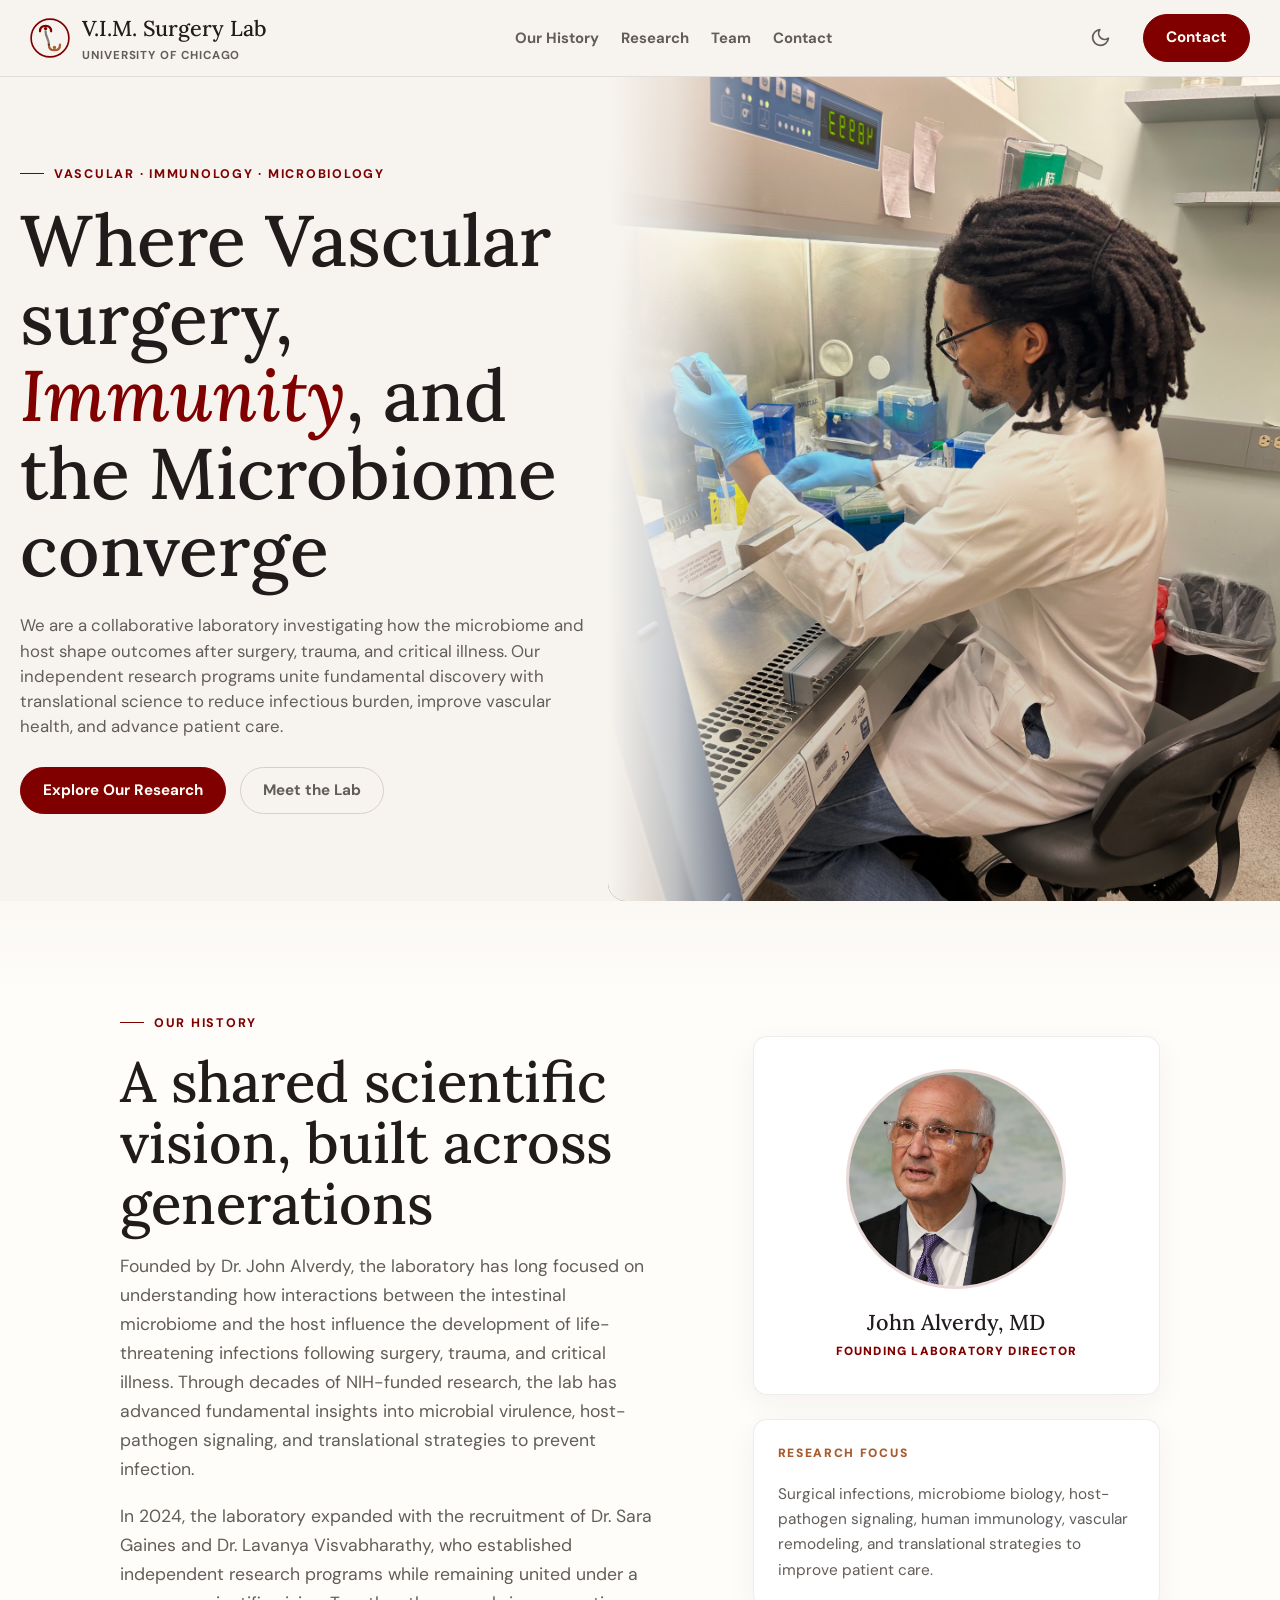
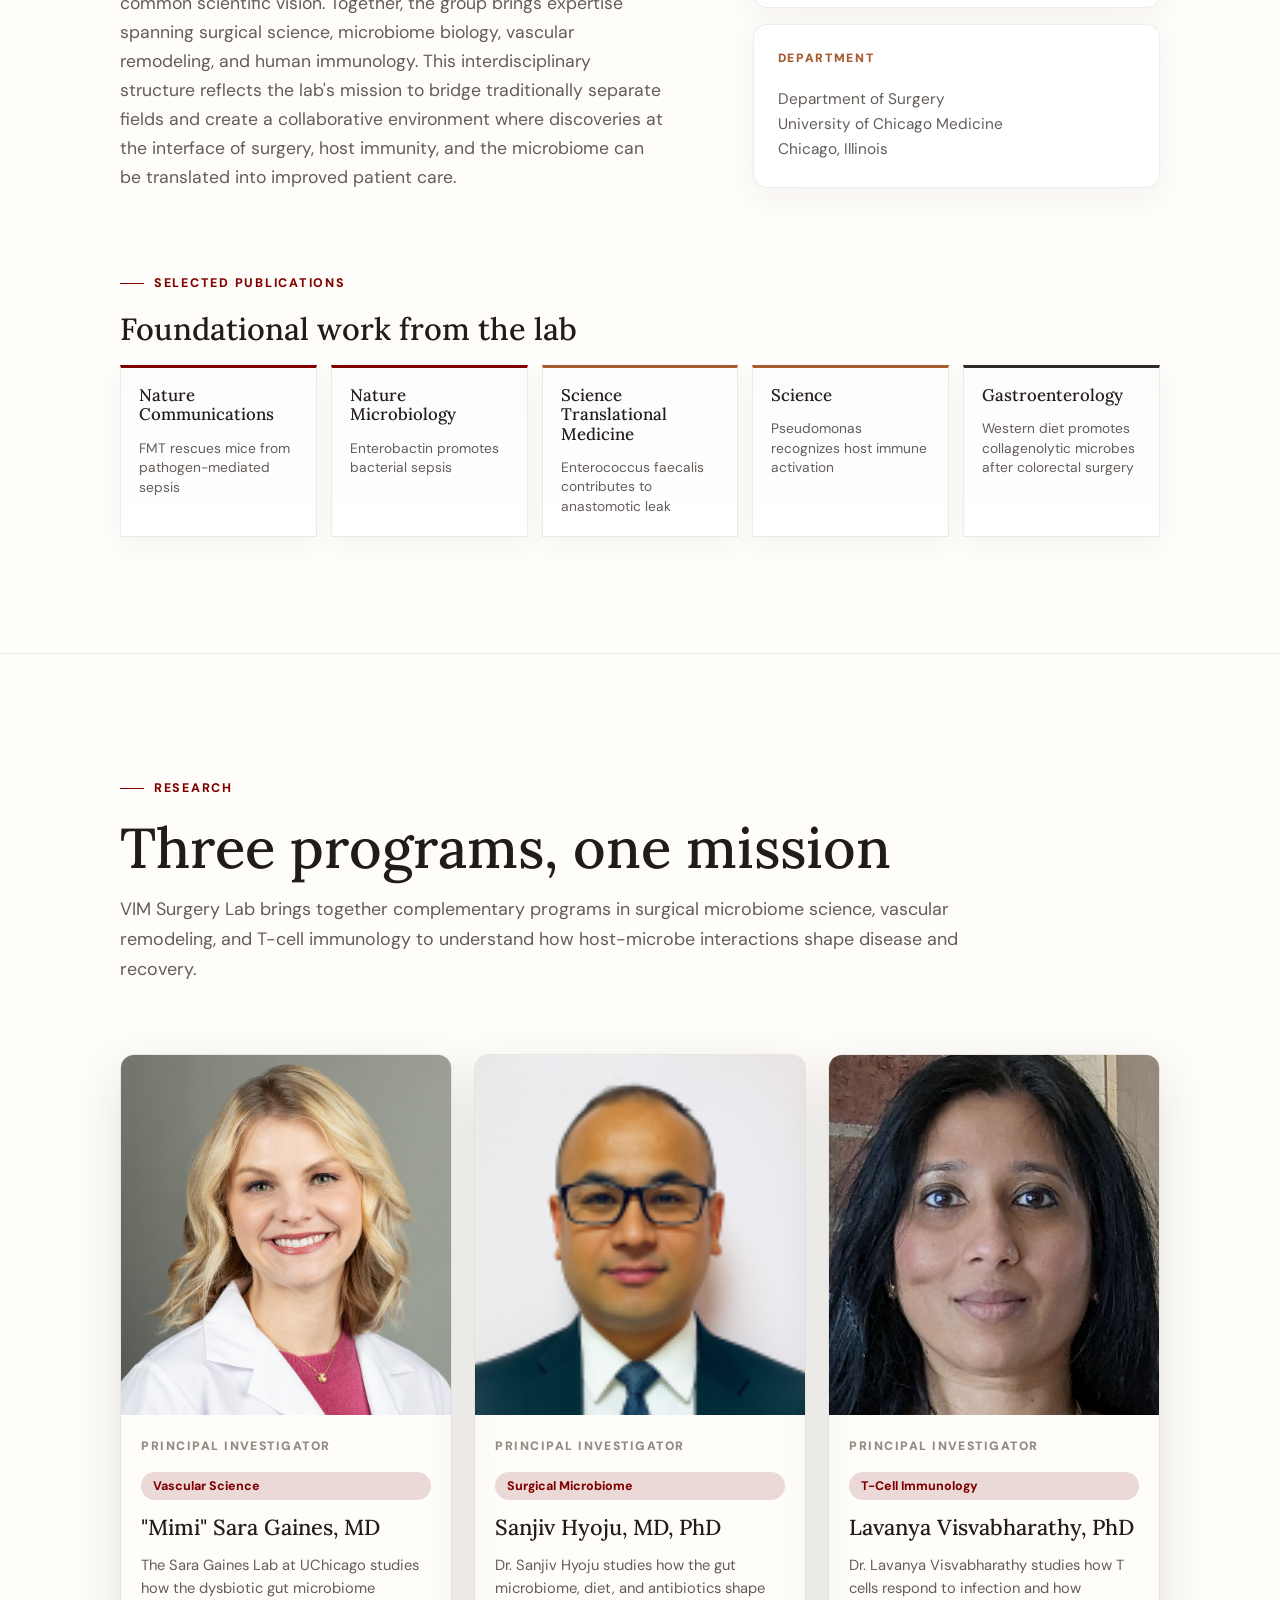
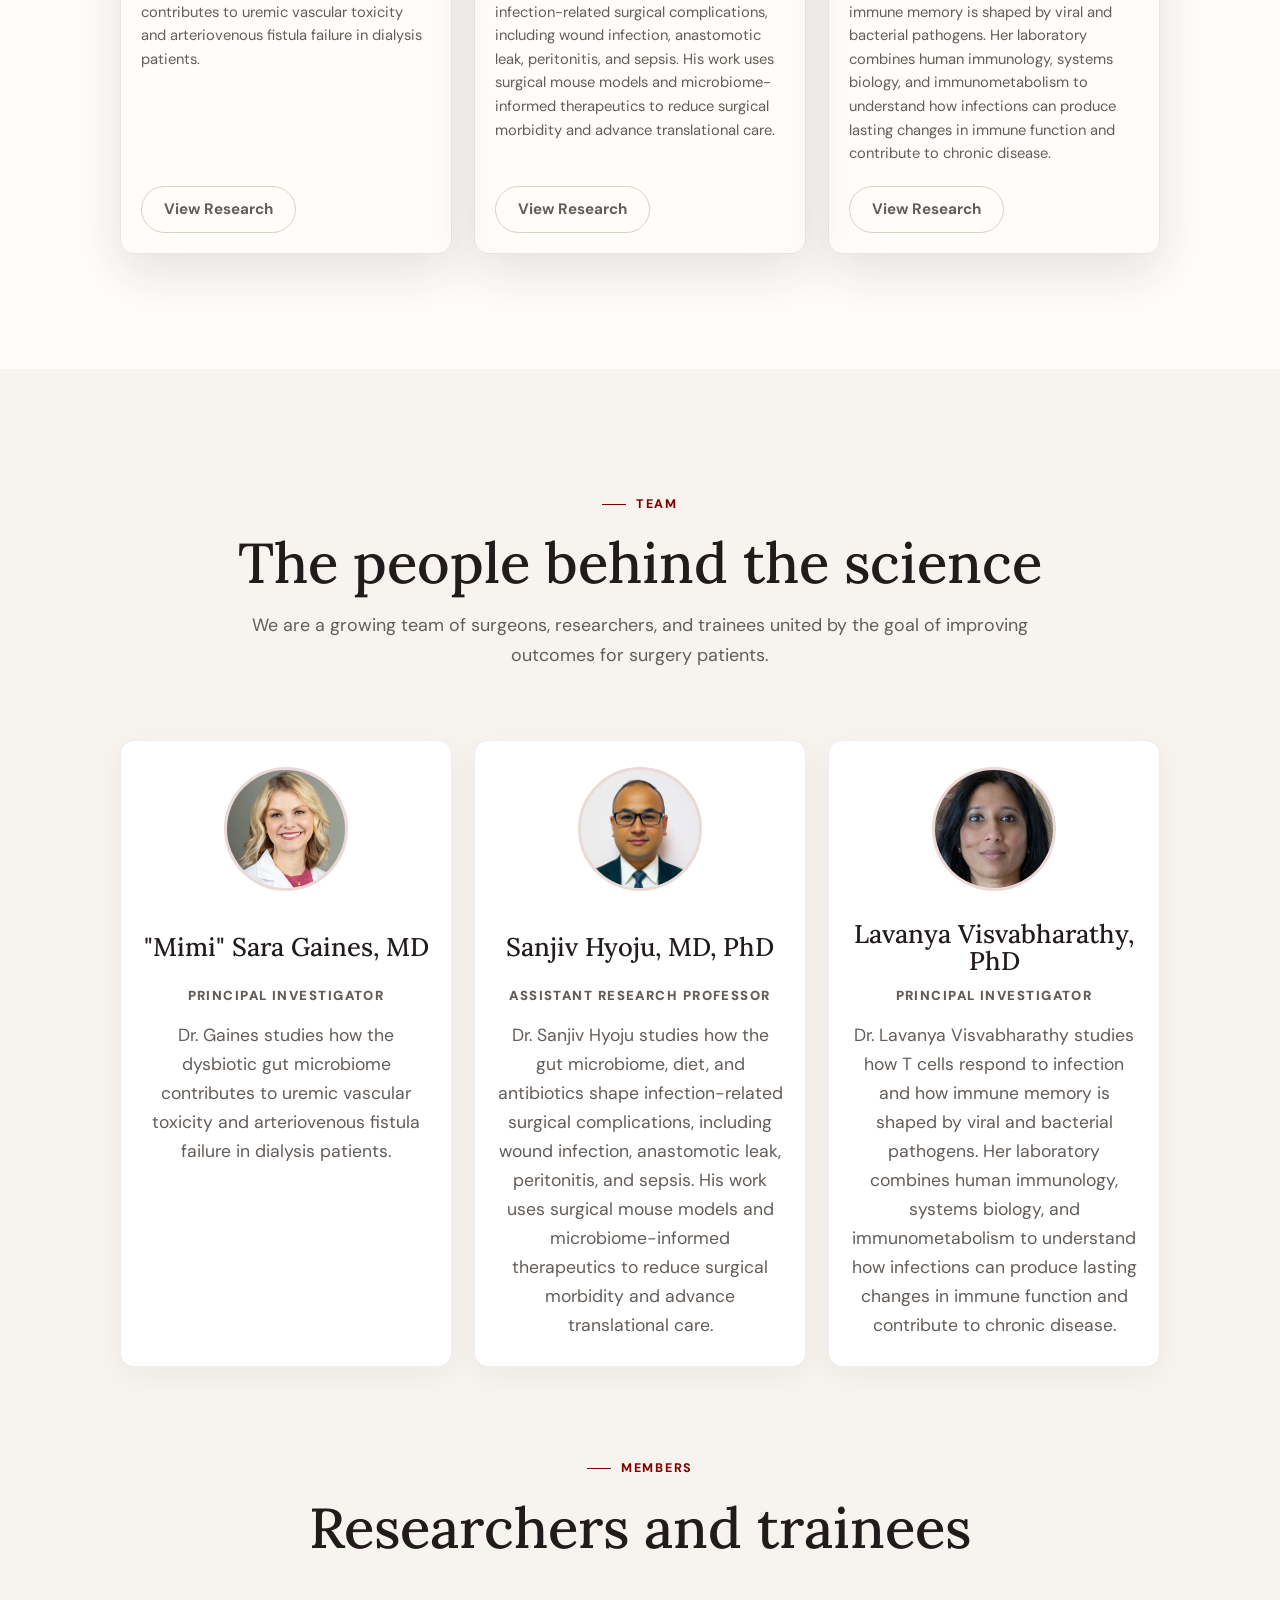
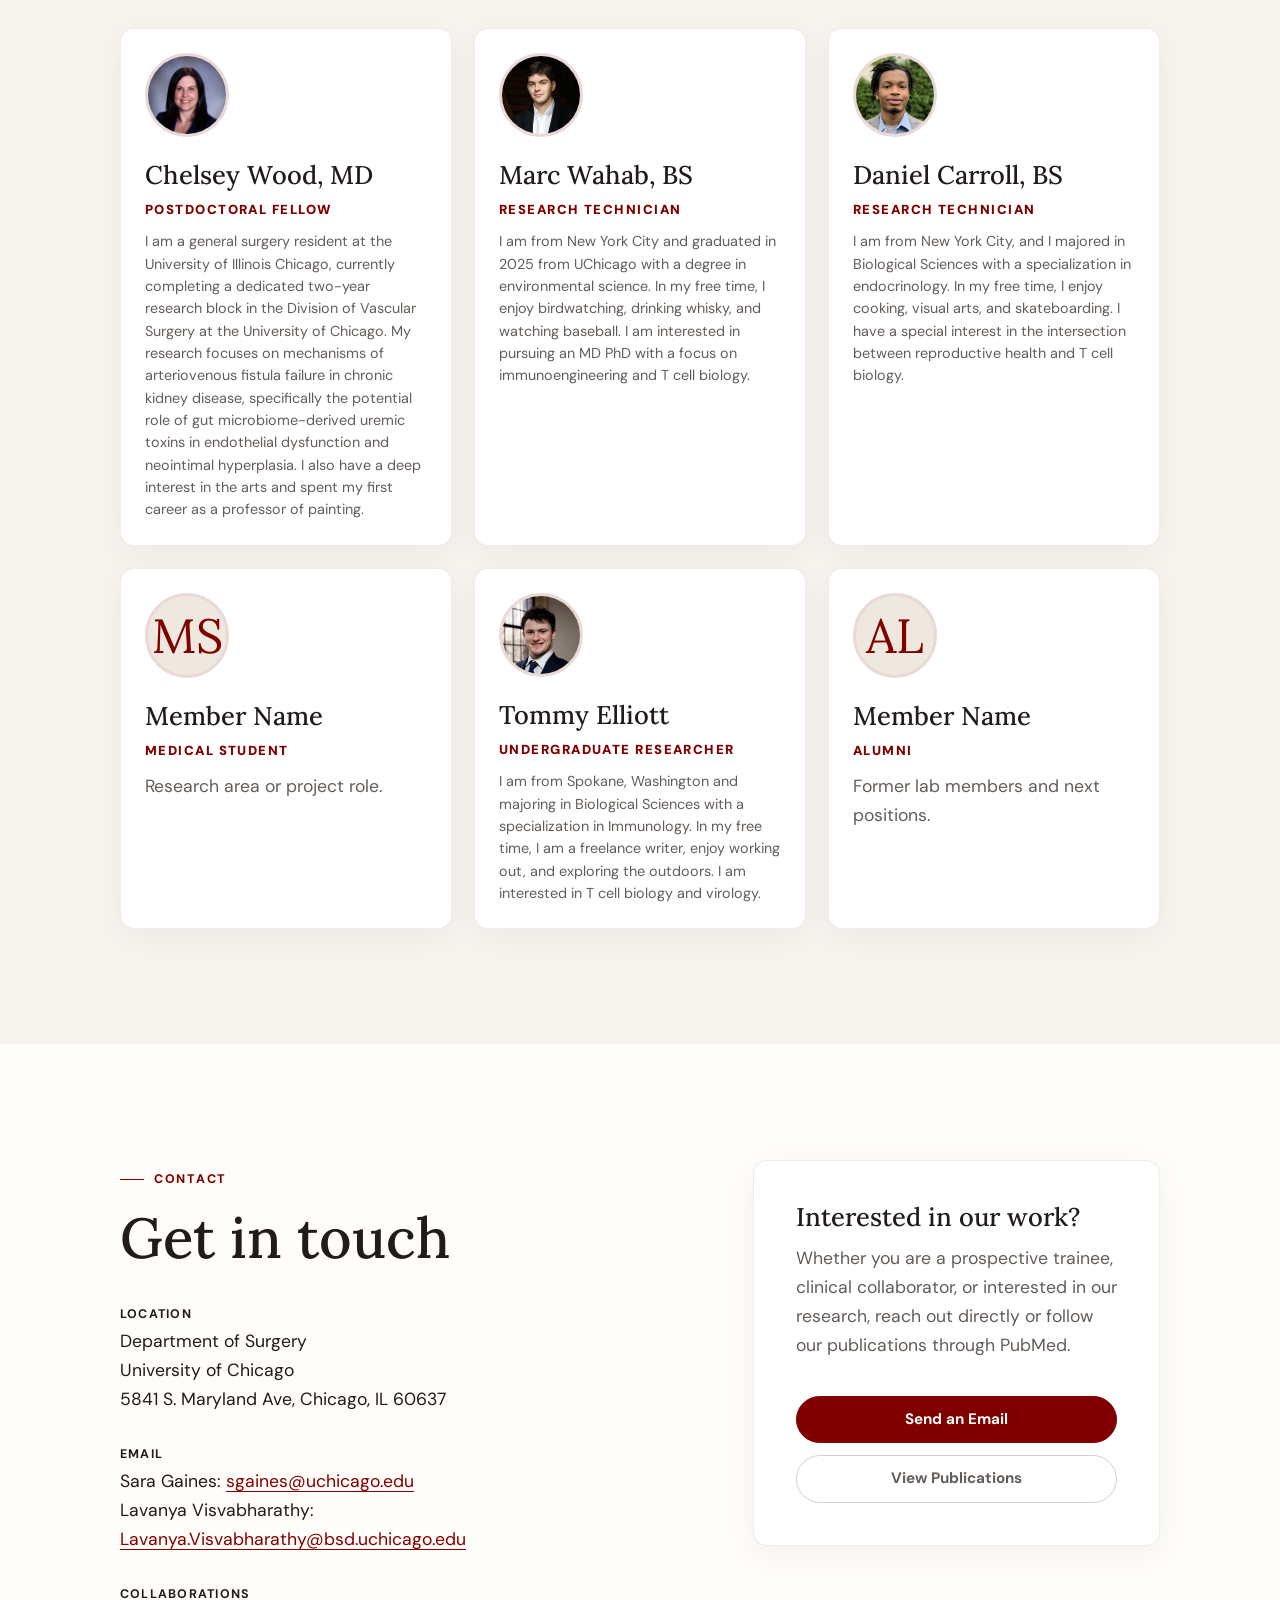
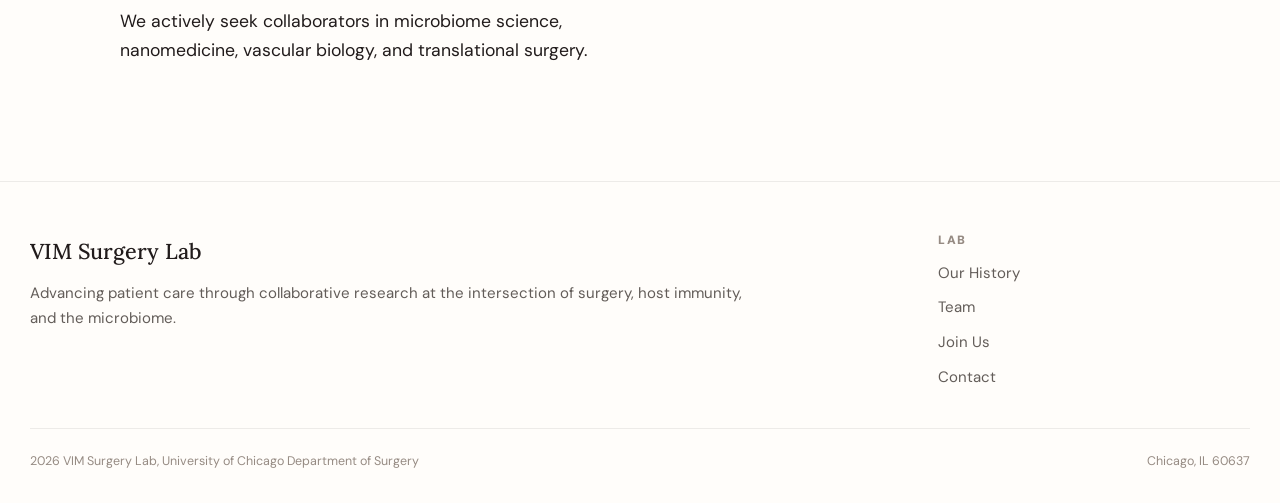
==== index.html @ b502fc14 "attempt to fix the google indexing redirect error" ====
<!doctype html>
<html lang="en" data-theme="light">
  <head>
    <meta charset="utf-8">
    <meta name="viewport" content="width=device-width, initial-scale=1">
    <title>VIM Surgery Lab | University of Chicago Surgery Research</title>
    <meta
      name="description"
      content="VIM Surgery Lab (Vascular, Immunology, Microbiology) at the University of Chicago studies surgical microbiome science, vascular remodeling, T-cell immunology, and host-microbe interactions."
    >
    <link rel="canonical" href="https://vimsurgerylab.com/">
    <meta property="og:type" content="website">
    <meta property="og:site_name" content="VIM Surgery Lab">
    <meta property="og:title" content="VIM Surgery Lab | University of Chicago">
    <meta property="og:description" content="Vascular, Immunology, and Microbiology research at the University of Chicago Department of Surgery.">
    <meta property="og:url" content="https://vimsurgerylab.com/">
    <meta property="og:image" content="https://vimsurgerylab.com/Lab%20Website%20Materials/Website%20Images/Front%20Page/Lab%20Banner.jpeg">
    <meta name="twitter:card" content="summary_large_image">
    <meta name="twitter:title" content="VIM Surgery Lab | University of Chicago">
    <meta name="twitter:description" content="Vascular, Immunology, and Microbiology research at the University of Chicago Department of Surgery.">
    <meta name="twitter:image" content="https://vimsurgerylab.com/Lab%20Website%20Materials/Website%20Images/Front%20Page/Lab%20Banner.jpeg">
    <script type="application/ld+json">
      {
        "@context": "https://schema.org",
        "@type": "Organization",
        "name": "VIM Surgery Lab",
        "alternateName": "Vascular, Immunology, Microbiology Surgery Lab",
        "url": "https://vimsurgerylab.com/",
        "parentOrganization": {
          "@type": "CollegeOrUniversity",
          "name": "University of Chicago"
        },
        "department": "Department of Surgery",
        "description": "VIM Surgery Lab studies vascular biology, immunology, microbiology, surgical complications, and host-microbe interactions."
      }
    </script>
    <link rel="preconnect" href="https://fonts.googleapis.com">
    <link rel="preconnect" href="https://fonts.gstatic.com" crossorigin>
    <link href="https://fonts.googleapis.com/css2?family=DM+Sans:wght@300..700&family=Lora:wght@400..700&display=swap" rel="stylesheet">
    <link rel="stylesheet" href="styles.css">
  </head>
  <body>
    <nav class="mobile-nav" id="mobileNav" aria-label="Mobile navigation">
      <div class="mobile-nav-header">
        <span class="footer-logo">VIM Surgery Lab</span>
        <button class="icon-button" id="mobileNavClose" type="button" aria-label="Close navigation">
          <svg viewBox="0 0 24 24" aria-hidden="true"><path d="M18 6 6 18M6 6l12 12"/></svg>
        </button>
      </div>
      <a href="#about">Our History</a>
      <a href="#research">Research</a>
      <a href="#team">Team</a>
      <a href="#contact">Contact</a>
    </nav>

    <header class="site-header">
      <div class="container-wide nav-inner">
        <a class="nav-logo" href="#top" aria-label="VIM Surgery Lab home">
          <svg class="lab-mark" viewBox="0 0 36 36" aria-hidden="true">
            <circle cx="18" cy="18" r="17"/>
            <path class="mark-primary" d="M9 12q0-5 5-5t5 5"/>
            <path class="mark-accent" d="M17 24q0 5 5 5t5-5"/>
            <path class="mark-link" d="M14 12c0 6 3 6 3 12"/>
            <circle class="dot-primary" cx="14" cy="9.5" r="1.5"/>
            <circle class="dot-accent" cx="22" cy="26.5" r="1.5"/>
          </svg>
          <span>
            <strong>V.I.M. Surgery Lab</strong>
            <small>University of Chicago</small>
          </span>
        </a>

        <nav class="site-nav" aria-label="Primary navigation">
          <a href="#about">Our History</a>
          <a href="#research">Research</a>
          <a href="#team">Team</a>
          <a href="#contact">Contact</a>
        </nav>

        <div class="nav-actions">
          <button class="icon-button" data-theme-toggle type="button" aria-label="Switch color theme"></button>
          <a class="button nav-button" href="mailto:sgaines@uchicago.edu">Contact</a>
          <button class="icon-button mobile-menu-button" id="mobileMenuBtn" type="button" aria-expanded="false" aria-label="Open navigation">
            <svg viewBox="0 0 24 24" aria-hidden="true"><path d="M3 6h18M3 12h18M3 18h18"/></svg>
          </button>
        </div>
      </div>
    </header>

    <main id="top">
      <section class="hero">
        <div class="container hero-content reveal">
          <p class="eyebrow">Vascular &middot; Immunology &middot; Microbiology</p>
          <h1>Where Vascular surgery, <em>Immunity</em>, and the Microbiome converge</h1>
          <p class="hero-copy">
            We are a collaborative laboratory investigating how the microbiome and host shape outcomes after surgery, trauma, and critical illness. Our independent research programs unite fundamental discovery with translational science to reduce infectious burden, improve vascular health, and advance patient care.
          </p>
          <div class="hero-actions">
            <a class="button primary" href="#research">Explore Our Research</a>
            <a class="button secondary" href="#team">Meet the Lab</a>
          </div>
        </div>
        <figure class="hero-visual">
          <img src="Lab Website Materials/Website Images/Front Page/Lab Banner.jpeg" alt="VIM Surgery Lab members">
        </figure>
      </section>

      <section class="section about-section" id="about">
        <div class="container about-grid">
          <div class="reveal">
            <p class="eyebrow">Our History</p>
            <h2>A shared scientific vision, built across generations</h2>
            <p>
              Founded by Dr. John Alverdy, the laboratory has long focused on understanding how interactions between the intestinal microbiome and the host influence the development of life-threatening infections following surgery, trauma, and critical illness. Through decades of NIH-funded research, the lab has advanced fundamental insights into microbial virulence, host-pathogen signaling, and translational strategies to prevent infection.
            </p>
            <p>
              In 2024, the laboratory expanded with the recruitment of Dr. Sara Gaines and Dr. Lavanya Visvabharathy, who established independent research programs while remaining united under a common scientific vision. Together, the group brings expertise spanning surgical science, microbiome biology, vascular remodeling, and human immunology. This interdisciplinary structure reflects the lab's mission to bridge traditionally separate fields and create a collaborative environment where discoveries at the interface of surgery, host immunity, and the microbiome can be translated into improved patient care.
            </p>
          </div>

          <aside class="info-stack reveal">
            <figure class="history-founder">
              <img src="Lab Website Materials/Headshots/Alverdy Headshot.png" alt="John Alverdy, MD">
              <figcaption>
                <strong>John Alverdy, MD</strong>
                <span>Founding Laboratory Director</span>
              </figcaption>
            </figure>
            <article class="info-card">
              <span>Research Focus</span>
              <p>Surgical infections, microbiome biology, host-pathogen signaling, human immunology, vascular remodeling, and translational strategies to improve patient care.</p>
            </article>
            <article class="info-card">
              <span>Department</span>
              <p>Department of Surgery<br>University of Chicago Medicine<br>Chicago, Illinois</p>
            </article>
          </aside>
        </div>
        <div class="container history-publications reveal">
          <div class="history-publications-header">
            <p class="eyebrow">Selected Publications</p>
            <h3>Foundational work from the lab</h3>
          </div>
          <div class="publication-link-grid" aria-label="Selected publications">
            <a class="publication-link nature" href="https://www.nature.com/articles/s41467-020-15545-w" target="_blank" rel="noopener noreferrer" aria-label="Nature Communications paper: Fecal microbiota transplant rescues mice from human pathogen mediated sepsis by restoring systemic immunity">
              <span>
                <strong>Nature Communications</strong>
                <em>FMT rescues mice from pathogen-mediated sepsis</em>
              </span>
            </a>
            <a class="publication-link nature" href="https://www.nature.com/articles/s41564-024-01882-9" target="_blank" rel="noopener noreferrer" aria-label="Nature Microbiology paper: Enterobactin inhibits microbiota-dependent activation of AhR to promote bacterial sepsis in mice">
              <span>
                <strong>Nature Microbiology</strong>
                <em>Enterobactin promotes bacterial sepsis</em>
              </span>
            </a>
            <a class="publication-link science" href="https://www.science.org/doi/10.1126/scitranslmed.3010658" target="_blank" rel="noopener noreferrer" aria-label="Science Translational Medicine paper: Collagen degradation and MMP9 activation by Enterococcus faecalis contribute to intestinal anastomotic leak">
              <span>
                <strong>Science Translational Medicine</strong>
                <em>Enterococcus faecalis contributes to anastomotic leak</em>
              </span>
            </a>
            <a class="publication-link science" href="https://www.science.org/doi/full/10.1126/science.1112422" target="_blank" rel="noopener noreferrer" aria-label="Science paper: Recognition of host immune activation by Pseudomonas aeruginosa">
              <span>
                <strong>Science</strong>
                <em>Pseudomonas recognizes host immune activation</em>
              </span>
            </a>
            <a class="publication-link gastro" href="https://pubmed.ncbi.nlm.nih.gov/31655031/" target="_blank" rel="noopener noreferrer" aria-label="Gastroenterology paper: Western Diet Promotes Intestinal Colonization by Collagenolytic Microbes and Promotes Tumor Formation After Colorectal Surgery">
              <span>
                <strong>Gastroenterology</strong>
                <em>Western diet promotes collagenolytic microbes after colorectal surgery</em>
              </span>
            </a>
          </div>
        </div>
      </section>

      <section class="section section-alt" id="research">
        <div class="container">
          <div class="section-header reveal">
            <p class="eyebrow">Research</p>
            <h2>Three programs, one mission</h2>
            <p>
              VIM Surgery Lab brings together complementary programs in surgical microbiome science, vascular remodeling, and T-cell immunology to understand how host-microbe interactions shape disease and recovery.
            </p>
          </div>

          <div class="pi-research-grid">
            <article class="pi-research-card reveal">
              <figure class="pi-photo">
                <img class="pi-photo-img" src="Lab Website Materials/Headshots/Gaines Uncropped.jpg" alt='"Mimi" Sara Gaines, MD'>
                <figcaption>Principal Investigator</figcaption>
              </figure>
              <div class="pi-research-content">
                <span class="pi-role">Principal Investigator</span>
                <span class="project-tag">Vascular Science</span>
                <h3>"Mimi" Sara Gaines, MD</h3>
                <p>
                  The Sara Gaines Lab at UChicago studies how the dysbiotic gut microbiome contributes to uremic vascular toxicity and arteriovenous fistula failure in dialysis patients.
                </p>
                <a class="button secondary card-button" href="/research-gaines">View Research</a>
              </div>
            </article>

            <article class="pi-research-card reveal">
              <figure class="pi-photo">
                <img class="pi-photo-img" src="Lab Website Materials/Headshots/Sanjiv Headshot.png" alt="Sanjiv Hyoju headshot">
                <figcaption>Principal Investigator</figcaption>
              </figure>
              <div class="pi-research-content">
                <span class="pi-role">Principal Investigator</span>
                <span class="project-tag">Surgical Microbiome</span>
                <h3>Sanjiv Hyoju, MD, PhD</h3>
                <p>
                  Dr. Sanjiv Hyoju studies how the gut microbiome, diet, and antibiotics shape infection-related surgical complications, including wound infection, anastomotic leak, peritonitis, and sepsis. His work uses surgical mouse models and microbiome-informed therapeutics to reduce surgical morbidity and advance translational care.
                </p>
                <a class="button secondary card-button" href="research-pi-two.html">View Research</a>
              </div>
            </article>

            <article class="pi-research-card reveal">
              <figure class="pi-photo">
                <img class="pi-photo-img" src="Lab Website Materials/Headshots/Lavanya Visvabharathy.jpg" alt="Lavanya Visvabharathy headshot">
                <figcaption>Principal Investigator</figcaption>
              </figure>
              <div class="pi-research-content">
                <span class="pi-role">Principal Investigator</span>
                <span class="project-tag">T-Cell Immunology</span>
                <h3>Lavanya Visvabharathy, PhD</h3>
                <p>
                  Dr. Lavanya Visvabharathy studies how T cells respond to infection and how immune memory is shaped by viral and bacterial pathogens. Her laboratory combines human immunology, systems biology, and immunometabolism to understand how infections can produce lasting changes in immune function and contribute to chronic disease.
                </p>
                <a class="button secondary card-button" href="research-pi-three.html">View Research</a>
              </div>
            </article>
          </div>
        </div>
      </section>

      <section class="section" id="team">
        <div class="container team-section">
          <div class="section-header reveal">
            <p class="eyebrow">Team</p>
            <h2>The people behind the science</h2>
            <p>We are a growing team of surgeons, researchers, and trainees united by the goal of improving outcomes for surgery patients.</p>
          </div>
          <div class="team-pi-grid">
            <article class="pi-card reveal">
              <img class="avatar avatar-img" src="Lab Website Materials/Headshots/Mimi-Headshot-2-1.jpeg" alt='"Mimi" Sara Gaines, MD'>
              <h3>"Mimi" Sara Gaines, MD</h3>
              <p class="person-title">Principal Investigator</p>
              <p>Dr. Gaines studies how the dysbiotic gut microbiome contributes to uremic vascular toxicity and arteriovenous fistula failure in dialysis patients.</p>
            </article>
            <article class="pi-card reveal">
              <img class="avatar avatar-img" src="Lab Website Materials/Headshots/Sanjiv Headshot.png" alt="Sanjiv Hyoju headshot">
              <h3>Sanjiv Hyoju, MD, PhD</h3>
              <p class="person-title">Assistant Research Professor</p>
              <p>Dr. Sanjiv Hyoju studies how the gut microbiome, diet, and antibiotics shape infection-related surgical complications, including wound infection, anastomotic leak, peritonitis, and sepsis. His work uses surgical mouse models and microbiome-informed therapeutics to reduce surgical morbidity and advance translational care.</p>
            </article>
            <article class="pi-card reveal">
              <img class="avatar avatar-img" src="Lab Website Materials/Headshots/Lavanya Visvabharathy.jpg" alt="Lavanya Visvabharathy headshot">
              <h3>Lavanya Visvabharathy, PhD</h3>
              <p class="person-title">Principal Investigator</p>
              <p>Dr. Lavanya Visvabharathy studies how T cells respond to infection and how immune memory is shaped by viral and bacterial pathogens. Her laboratory combines human immunology, systems biology, and immunometabolism to understand how infections can produce lasting changes in immune function and contribute to chronic disease.</p>
            </article>
          </div>
          <div class="section-header team-member-header reveal">
            <p class="eyebrow">Members</p>
            <h2>Researchers and trainees</h2>
          </div>
          <div class="member-grid">
            <article class="member-card reveal">
              <img class="avatar avatar-img" src="Lab Website Materials/Headshots/Chelsey Headshot.jpg" alt="Chelsey Wood, MD">
              <h3>Chelsey Wood, MD</h3>
              <p class="person-title">Postdoctoral Fellow</p>
              <p class="member-bio">I am a general surgery resident at the University of Illinois Chicago, currently completing a dedicated two-year research block in the Division of Vascular Surgery at the University of Chicago. My research focuses on mechanisms of arteriovenous fistula failure in chronic kidney disease, specifically the potential role of gut microbiome-derived uremic toxins in endothelial dysfunction and neointimal hyperplasia. I also have a deep interest in the arts and spent my first career as a professor of painting.</p>
            </article>
            <article class="member-card reveal">
              <img class="avatar avatar-img" src="Lab Website Materials/Headshots/Marc Wahab Headshot.jpg" alt="Marc Wahab, BS">
              <h3>Marc Wahab, BS</h3>
              <p class="person-title">Research Technician</p>
              <p class="member-bio">I am from New York City and graduated in 2025 from UChicago with a degree in environmental science. In my free time, I enjoy birdwatching, drinking whisky, and watching baseball. I am interested in pursuing an MD PhD with a focus on immunoengineering and T cell biology.</p>
            </article>
            <article class="member-card reveal">
              <img class="avatar avatar-img" src="Lab Website Materials/Headshots/Daniel Headshot.jpg" alt="Daniel Carroll, BS">
              <h3>Daniel Carroll, BS</h3>
              <p class="person-title">Research Technician</p>
              <p class="member-bio">I am from New York City, and I majored in Biological Sciences with a specialization in endocrinology. In my free time, I enjoy cooking, visual arts, and skateboarding. I have a special interest in the intersection between reproductive health and T cell biology.</p>
            </article>
            <article class="member-card reveal">
              <div class="avatar">MS</div>
              <h3>Member Name</h3>
              <p class="person-title">Medical Student</p>
              <p>Research area or project role.</p>
            </article>
            <article class="member-card reveal">
              <img class="avatar avatar-img" src="Lab Website Materials/Headshots/Tommy Headshot.jpg" alt="Tommy Elliott">
              <h3>Tommy Elliott</h3>
              <p class="person-title">Undergraduate Researcher</p>
              <p class="member-bio">I am from Spokane, Washington and majoring in Biological Sciences with a specialization in Immunology. In my free time, I am a freelance writer, enjoy working out, and exploring the outdoors. I am interested in T cell biology and virology.</p>
            </article>
            <article class="member-card reveal">
              <div class="avatar">AL</div>
              <h3>Member Name</h3>
              <p class="person-title">Alumni</p>
              <p>Former lab members and next positions.</p>
            </article>
          </div>
        </div>
      </section>

      <section class="section section-alt" id="contact">
        <div class="container contact-grid">
          <div class="reveal">
            <p class="eyebrow">Contact</p>
            <h2>Get in touch</h2>
            <div class="contact-list">
              <p><strong>Location</strong><br>Department of Surgery<br>University of Chicago<br>5841 S. Maryland Ave, Chicago, IL 60637</p>
              <p>
                <strong>Email</strong><br>
                Sara Gaines: <a href="mailto:sgaines@uchicago.edu">sgaines@uchicago.edu</a><br>
                Lavanya Visvabharathy: <a href="mailto:Lavanya.Visvabharathy@bsd.uchicago.edu">Lavanya.Visvabharathy@bsd.uchicago.edu</a>
              </p>
              <p><strong>Collaborations</strong><br>We actively seek collaborators in microbiome science, nanomedicine, vascular biology, and translational surgery.</p>
            </div>
          </div>
          <aside class="contact-card reveal">
            <h3>Interested in our work?</h3>
            <p>Whether you are a prospective trainee, clinical collaborator, or interested in our research, reach out directly or follow our publications through PubMed.</p>
            <a class="button primary" href="mailto:sgaines@uchicago.edu">Send an Email</a>
            <a class="button secondary" href="https://www.ncbi.nlm.nih.gov/myncbi/sara.gaines.1/bibliography/public/" target="_blank" rel="noopener noreferrer">View Publications</a>
          </aside>
        </div>
      </section>
    </main>

    <footer class="site-footer">
      <div class="container-wide footer-grid">
        <div>
          <span class="footer-logo">VIM Surgery Lab</span>
          <p>Advancing patient care through collaborative research at the intersection of surgery, host immunity, and the microbiome.</p>
        </div>
        <nav aria-label="Footer lab links">
          <h2>Lab</h2>
          <a href="#about">Our History</a>
          <a href="#team">Team</a>
          <a href="#contact">Join Us</a>
          <a href="#contact">Contact</a>
        </nav>
      </div>
      <div class="container-wide footer-bottom">
        <span>2026 VIM Surgery Lab, University of Chicago Department of Surgery</span>
        <span>Chicago, IL 60637</span>
      </div>
    </footer>

    <script src="script.js"></script>
  </body>
</html>
---- styles.css ----
:root,
[data-theme="light"] {
  --bg: #f7f4ef;
  --surface: #fffdfa;
  --surface-strong: #ffffff;
  --surface-offset: #eee8df;
  --line: #d9d0c5;
  --text: #211b1b;
  --muted: #635d59;
  --faint: #968b83;
  --inverse: #fffdf8;
  --primary: #800000;
  --primary-dark: #5f0000;
  --primary-soft: #ead9d6;
  --accent: #a85c2f;
  --accent-soft: #efe1d6;
  --charcoal: #2f2a29;
  --shadow: 0 18px 50px rgba(31, 29, 24, .12);
  --radius: 8px;
  --radius-lg: 14px;
  --display: "Lora", Georgia, serif;
  --body: "DM Sans", "Helvetica Neue", Arial, sans-serif;
}

[data-theme="dark"] {
  --bg: #151111;
  --surface: #1d1818;
  --surface-strong: #261f1f;
  --surface-offset: #312827;
  --line: #3e3331;
  --text: #eee6df;
  --muted: #b9aea7;
  --faint: #877970;
  --inverse: #15120f;
  --primary: #c65a5a;
  --primary-dark: #a73c3c;
  --primary-soft: #3a2323;
  --accent: #d89a62;
  --accent-soft: #3b2d24;
  --charcoal: #120f0f;
  --shadow: 0 18px 50px rgba(0, 0, 0, .35);
}

* {
  box-sizing: border-box;
}

html {
  scroll-behavior: smooth;
  scroll-padding-top: 80px;
}

body {
  margin: 0;
  color: var(--text);
  background: var(--bg);
  font-family: var(--body);
  font-size: clamp(1rem, .96rem + .18vw, 1.1rem);
  line-height: 1.65;
  text-rendering: optimizeLegibility;
}

body.nav-open {
  overflow: hidden;
}

img,
svg {
  display: block;
  max-width: 100%;
}

img {
  height: auto;
}

a {
  color: inherit;
}

button,
a {
  transition: color 180ms ease, background 180ms ease, border-color 180ms ease, box-shadow 180ms ease, transform 180ms ease;
}

button {
  font: inherit;
}

h1,
h2,
h3,
p {
  overflow-wrap: anywhere;
}

h1,
h2,
h3 {
  margin: 0;
  font-family: var(--display);
  font-weight: 500;
  line-height: 1.08;
}

h1 {
  max-width: 840px;
  font-size: clamp(2.75rem, 5.6vw, 5.9rem);
  letter-spacing: 0;
}

h1 em {
  color: var(--primary);
  font-style: italic;
}

h2 {
  font-size: clamp(2.25rem, 4.4vw, 4rem);
}

h3 {
  font-size: clamp(1.45rem, 2vw, 2.15rem);
}

p {
  margin: 0;
  max-width: 72ch;
}

.container,
.container-wide {
  width: min(100% - 40px, 1040px);
  margin-inline: auto;
}

.container-wide {
  width: min(100% - 40px, 1220px);
}

.site-header {
  position: sticky;
  top: 0;
  z-index: 50;
  border-bottom: 1px solid color-mix(in srgb, var(--text) 10%, transparent);
  background: color-mix(in srgb, var(--bg) 92%, transparent);
  backdrop-filter: blur(16px);
}

.nav-inner {
  display: flex;
  min-height: 76px;
  align-items: center;
  justify-content: space-between;
  gap: 24px;
}

.nav-logo {
  display: inline-flex;
  align-items: center;
  gap: 12px;
  color: var(--text);
  text-decoration: none;
}

.nav-logo strong,
.nav-logo small {
  display: block;
}

.nav-logo strong,
.footer-logo {
  font-family: var(--display);
  font-size: 1.35rem;
  font-weight: 500;
}

.nav-logo small {
  color: var(--muted);
  font-size: .72rem;
  font-weight: 700;
  letter-spacing: .08em;
  text-transform: uppercase;
}

.lab-mark {
  width: 40px;
  height: 40px;
  flex: 0 0 auto;
  fill: none;
  stroke: var(--primary);
  stroke-width: 1.5;
}

.lab-mark path {
  stroke-width: 2;
  stroke-linecap: round;
}

.lab-mark .mark-accent {
  stroke: var(--accent);
}

.lab-mark .mark-link {
  stroke: var(--text);
  opacity: .55;
}

.lab-mark circle:not(:first-child) {
  stroke: none;
}

.dot-primary {
  fill: var(--primary);
}

.dot-accent {
  fill: var(--accent);
}

.site-nav,
.nav-actions {
  display: flex;
  align-items: center;
  gap: 22px;
}

.site-nav a {
  color: var(--muted);
  font-size: .93rem;
  font-weight: 700;
  text-decoration: none;
}

.site-nav a:hover {
  color: var(--primary);
}

.button {
  display: inline-flex;
  min-height: 44px;
  align-items: center;
  justify-content: center;
  gap: 8px;
  padding: 10px 22px;
  border: 1px solid var(--line);
  border-radius: 999px;
  font-size: .95rem;
  font-weight: 700;
  text-decoration: none;
}

.button.primary,
.nav-button {
  border-color: var(--primary);
  color: var(--inverse);
  background: var(--primary);
}

.button.primary:hover,
.nav-button:hover {
  background: var(--primary-dark);
  transform: translateY(-1px);
}

.button.secondary {
  color: var(--muted);
  background: transparent;
}

.button.secondary:hover {
  color: var(--text);
  border-color: var(--muted);
}

.icon-button {
  display: inline-grid;
  width: 42px;
  height: 42px;
  place-items: center;
  padding: 0;
  border: 0;
  border-radius: var(--radius);
  color: var(--muted);
  background: transparent;
  cursor: pointer;
}

.icon-button:hover {
  color: var(--text);
  background: var(--surface-offset);
}

.icon-button svg {
  width: 21px;
  height: 21px;
  fill: none;
  stroke: currentColor;
  stroke-linecap: round;
  stroke-linejoin: round;
  stroke-width: 2;
}

.mobile-menu-button {
  display: none;
}

.mobile-nav {
  position: fixed;
  inset: 0;
  z-index: 100;
  display: none;
  flex-direction: column;
  gap: 28px;
  padding: 24px;
  background: var(--bg);
}

.mobile-nav.open {
  display: flex;
}

.mobile-nav-header {
  display: flex;
  align-items: center;
  justify-content: space-between;
}

.mobile-nav a {
  font-family: var(--display);
  font-size: 2.1rem;
  text-decoration: none;
}

.hero {
  display: grid;
  grid-template-columns: minmax(0, .95fr) minmax(440px, 1.05fr);
  align-items: stretch;
  height: max(580px, calc(100svh - 76px));
  min-height: 0;
  overflow: hidden;
}

.hero-content {
  display: grid;
  align-content: center;
  padding-block: clamp(48px, 6vw, 96px);
}

.eyebrow {
  display: inline-flex;
  align-items: center;
  gap: 10px;
  margin: 0 0 18px;
  color: var(--primary);
  font-size: .78rem;
  font-weight: 800;
  letter-spacing: .14em;
  text-transform: uppercase;
}

.eyebrow::before {
  width: 24px;
  height: 1px;
  background: currentColor;
  content: "";
}

.hero-copy {
  margin-top: 24px;
  color: var(--muted);
  max-width: 66ch;
  font-size: clamp(1.05rem, 1.25vw, 1.3rem);
  line-height: 1.5;
}

.hero-actions {
  display: flex;
  flex-wrap: wrap;
  gap: 14px;
  margin-top: 28px;
}

.hero-visual {
  position: relative;
  min-height: 0;
  margin: 0;
  overflow: hidden;
  border-bottom-left-radius: 18px;
  background: var(--surface-offset);
}

.hero-visual::before {
  position: absolute;
  inset: 0;
  z-index: 1;
  background:
    linear-gradient(90deg, var(--bg) 0%, color-mix(in srgb, var(--bg) 72%, transparent) 10%, transparent 22%),
    linear-gradient(180deg, transparent, rgba(0, 0, 0, .22));
  content: "";
}

.hero-visual img {
  width: 100%;
  height: 100%;
  min-height: 0;
  object-fit: cover;
  object-position: center 38%;
}

.section {
  padding-block: clamp(76px, 9vw, 128px);
}

.about-section {
  border-bottom: 1px solid color-mix(in srgb, var(--text) 7%, transparent);
  background:
    linear-gradient(180deg, color-mix(in srgb, var(--bg) 55%, var(--surface)), var(--surface) 110px);
  padding-top: clamp(72px, 8vw, 116px);
}

.section-alt {
  background: var(--surface);
}

.page-title {
  padding-block: clamp(42px, 5vw, 70px);
  background:
    linear-gradient(135deg, color-mix(in srgb, var(--primary-soft) 72%, transparent), transparent),
    var(--bg);
}

.page-title h1 {
  max-width: 820px;
  font-size: clamp(2.15rem, 3.6vw, 3.6rem);
}

.page-affiliation {
  margin-top: 14px;
  color: var(--primary);
  font-size: .86rem;
  font-weight: 800;
  letter-spacing: .08em;
  text-transform: uppercase;
}

.page-title .hero-copy {
  max-width: 700px;
  font-size: clamp(1rem, 1.1vw, 1.16rem);
  line-height: 1.55;
}

.section-header {
  margin-bottom: clamp(36px, 6vw, 70px);
}

.section-header p:not(.eyebrow) {
  margin-top: 18px;
  color: var(--muted);
  font-size: clamp(1.08rem, 1.4vw, 1.28rem);
}

@media (min-width: 1400px) {
  .hero {
    grid-template-columns: minmax(520px, 42vw) minmax(0, 1fr);
    height: max(560px, calc(100svh - 76px));
    min-height: 0;
  }

  .hero-content {
    align-content: center;
    padding-block: clamp(42px, 6vh, 70px);
  }

  .hero h1 {
    max-width: 660px;
    font-size: clamp(2.65rem, 3.1vw, 3.75rem);
    line-height: 1.04;
  }

  .hero-copy {
    max-width: 56ch;
    margin-top: 18px;
    font-size: .98rem;
    line-height: 1.48;
  }

  .hero-actions {
    margin-top: 22px;
  }

  .hero-visual,
  .hero-visual img {
    min-height: 0;
  }

  .hero-visual::before {
    background:
      linear-gradient(90deg, var(--bg) 0%, color-mix(in srgb, var(--bg) 64%, transparent) 8%, transparent 18%),
      linear-gradient(180deg, transparent, rgba(0, 0, 0, .18));
  }
}

@media (min-width: 921px) and (max-height: 820px) {
  .hero {
    height: max(520px, calc(100svh - 76px));
    min-height: 0;
  }

  .hero-content {
    padding-block: 36px;
  }

  .hero h1 {
    font-size: clamp(2.45rem, 4vw, 4.15rem);
  }

  .hero-copy {
    margin-top: 18px;
    font-size: 1.05rem;
    line-height: 1.45;
  }

  .hero-actions {
    margin-top: 22px;
  }

  .hero-visual,
  .hero-visual img {
    min-height: 0;
  }
}

.about-grid,
.contact-grid {
  display: grid;
  grid-template-columns: minmax(0, 1fr) minmax(330px, .75fr);
  gap: clamp(34px, 7vw, 92px);
  align-items: center;
}

.contact-grid {
  align-items: start;
}

.about-grid p:not(.eyebrow) {
  margin-top: 18px;
  color: var(--muted);
}

.info-stack {
  display: grid;
  gap: 16px;
  padding-top: 28px;
}

.history-founder {
  display: grid;
  justify-items: center;
  gap: 16px;
  margin: 0 0 8px;
  padding: 32px 24px;
  border: 1px solid color-mix(in srgb, var(--text) 8%, transparent);
  border-radius: var(--radius-lg);
  background: var(--surface-strong);
  box-shadow: 0 8px 30px rgba(31, 29, 24, .05);
  text-align: center;
}

.history-founder img {
  width: min(220px, 72%);
  aspect-ratio: 1;
  border: 3px solid var(--primary-soft);
  border-radius: 999px;
  object-fit: cover;
  object-position: center top;
}

.history-founder figcaption {
  display: grid;
  gap: 2px;
  color: var(--muted);
  font-size: .88rem;
}

.history-founder strong {
  color: var(--text);
  font-family: var(--display);
  font-size: 1.35rem;
  font-weight: 500;
}

.history-founder span {
  color: var(--primary);
  font-size: .74rem;
  font-weight: 900;
  letter-spacing: .1em;
  text-transform: uppercase;
}

.info-card,
.join-card,
.contact-card {
  border: 1px solid color-mix(in srgb, var(--text) 8%, transparent);
  border-radius: var(--radius-lg);
  background: var(--surface-strong);
  box-shadow: 0 8px 30px rgba(31, 29, 24, .05);
}

.info-card {
  padding: 24px;
}

.info-card span,
.project-number {
  display: block;
  margin-bottom: 10px;
  color: var(--accent);
  font-size: .75rem;
  font-weight: 900;
  letter-spacing: .14em;
  text-transform: uppercase;
}

.info-card h3 {
  margin-bottom: 10px;
}

.info-card p {
  color: var(--muted);
  font-size: .96rem;
}

.history-publications {
  margin-top: clamp(38px, 6vw, 72px);
}

.history-publications-header {
  margin-bottom: 20px;
}

.history-publications-header h3 {
  font-size: clamp(1.45rem, 2.4vw, 2rem);
}

.publication-link-grid {
  display: grid;
  grid-template-columns: repeat(5, minmax(0, 1fr));
  gap: 14px;
}

.publication-link {
  display: block;
  min-width: 0;
  min-height: 140px;
  padding: 18px 18px 20px;
  border: 1px solid color-mix(in srgb, var(--text) 8%, transparent);
  border-radius: var(--radius-md);
  border-top: 3px solid var(--primary);
  background:
    linear-gradient(180deg, color-mix(in srgb, var(--surface-strong) 92%, var(--primary-soft)), var(--surface-strong)),
    var(--surface-strong);
  box-shadow: 0 8px 24px rgba(31, 29, 24, .04);
  text-decoration: none;
}

.publication-link:hover {
  border-color: color-mix(in srgb, var(--primary) 32%, transparent);
  box-shadow: 0 12px 32px rgba(31, 29, 24, .08);
  transform: translateY(-2px);
}

.publication-link.science {
  border-top-color: var(--accent);
}

.publication-link.gastro {
  border-top-color: var(--charcoal);
}

.publication-link strong,
.publication-link em {
  display: block;
}

.publication-link strong {
  color: var(--text);
  font-family: var(--display);
  font-size: clamp(1.05rem, 1.2vw, 1.28rem);
  font-weight: 500;
  line-height: 1.15;
}

.publication-link em {
  margin-top: 14px;
  color: var(--muted);
  font-size: .86rem;
  font-style: normal;
  line-height: 1.42;
}

.project-list {
  display: grid;
  gap: clamp(60px, 8vw, 104px);
}

.research-detail-section .project-list {
  gap: clamp(44px, 6vw, 76px);
}

.coming-soon {
  max-width: 720px;
  margin-inline: auto;
  padding: clamp(34px, 6vw, 64px);
  border: 1px solid color-mix(in srgb, var(--text) 9%, transparent);
  border-radius: var(--radius-lg);
  background: var(--surface-strong);
  box-shadow: 0 12px 36px rgba(31, 29, 24, .06);
  text-align: center;
}

.coming-soon .project-tag {
  margin-bottom: 18px;
}

.coming-soon p {
  margin: 18px auto 26px;
  color: var(--muted);
}

.funding-placeholder {
  margin-top: 28px;
  padding-top: 20px;
  border-top: 1px solid color-mix(in srgb, var(--text) 10%, transparent);
}

.funding-placeholder h2,
.funding-placeholder h3 {
  margin: 0 0 6px;
  font-family: var(--body);
  font-size: .78rem;
  font-weight: 900;
  letter-spacing: .11em;
  text-transform: uppercase;
}

.funding-placeholder p {
  margin: 0;
  color: var(--faint);
  font-size: .9rem;
}

.funding-placeholder-page {
  max-width: 720px;
  margin: 42px auto 0;
  text-align: center;
}

.pi-research-grid {
  display: grid;
  grid-template-columns: repeat(3, minmax(0, 1fr));
  gap: 22px;
}

.pi-research-card {
  display: flex;
  min-width: 0;
  min-height: 100%;
  flex-direction: column;
  overflow: hidden;
  border: 1px solid color-mix(in srgb, var(--text) 10%, transparent);
  border-radius: var(--radius-lg);
  background: var(--background);
  box-shadow: var(--shadow);
}

.pi-photo {
  margin: 0;
  background: var(--surface-offset);
}

.pi-photo-placeholder {
  display: grid;
  width: 100%;
  aspect-ratio: 4 / 3;
  place-items: center;
  color: var(--inverse);
  background:
    linear-gradient(135deg, color-mix(in srgb, var(--primary) 88%, transparent), color-mix(in srgb, var(--charcoal) 76%, transparent)),
    var(--primary);
  font-size: clamp(2rem, 5vw, 3.2rem);
  font-weight: 900;
}

.pi-photo-img {
  display: block;
  width: 100%;
  aspect-ratio: 3 / 4;
  max-height: 360px;
  object-fit: cover;
  object-position: center top;
}

.pi-photo figcaption {
  display: none;
  padding: 12px 22px 0;
  color: var(--faint);
  font-size: .76rem;
  font-weight: 900;
  letter-spacing: .12em;
  text-transform: uppercase;
}

.pi-role {
  display: block;
  margin-bottom: 16px;
  color: var(--faint);
  font-size: .76rem;
  font-weight: 900;
  letter-spacing: .12em;
  text-transform: uppercase;
}

.pi-research-content {
  display: flex;
  flex: 1;
  flex-direction: column;
  padding: clamp(16px, 1.6vw, 22px);
}

.pi-research-content h3 {
  margin-bottom: 14px;
  font-size: clamp(1.3rem, 1.7vw, 1.8rem);
}

.pi-research-content p {
  flex: 1;
  color: var(--muted);
  font-size: clamp(.92rem, .9vw, 1rem);
  line-height: 1.6;
}

.card-button {
  width: fit-content;
  margin-top: 20px;
}

.project {
  display: grid;
  grid-template-columns: minmax(0, 1fr) minmax(340px, .9fr);
  gap: clamp(28px, 6vw, 70px);
  align-items: center;
}

.research-detail-section .project {
  grid-template-columns: minmax(0, 1.05fr) minmax(300px, .78fr);
  gap: clamp(24px, 4.5vw, 52px);
}

.project.reverse {
  direction: rtl;
}

.project.reverse > * {
  direction: ltr;
}

.project-visual {
  margin: 0;
  width: 100%;
  aspect-ratio: 4 / 3;
  overflow: hidden;
  border-radius: var(--radius-lg);
  background:
    linear-gradient(135deg, var(--surface-strong), var(--accent-soft)),
    var(--surface-offset);
  box-shadow: var(--shadow);
}

.project-figure {
  display: grid;
  place-items: center;
  background: var(--surface-strong);
}

.project-figure img {
  width: 100%;
  height: 100%;
  object-fit: contain;
}

.research-motif {
  position: relative;
  width: 100%;
  height: 100%;
  background:
    radial-gradient(circle at 24% 26%, color-mix(in srgb, var(--primary) 34%, transparent) 0 7%, transparent 8%),
    radial-gradient(circle at 72% 32%, color-mix(in srgb, var(--accent) 42%, transparent) 0 5%, transparent 6%),
    radial-gradient(circle at 58% 72%, color-mix(in srgb, var(--primary) 26%, transparent) 0 8%, transparent 9%);
}

.research-motif::before,
.research-motif::after {
  position: absolute;
  inset: 18% 12%;
  border: 2px solid color-mix(in srgb, var(--primary) 38%, transparent);
  border-radius: 999px;
  content: "";
}

.research-motif::after {
  inset: 34% 18%;
  border-color: color-mix(in srgb, var(--accent) 46%, transparent);
  transform: rotate(-12deg);
}

.motif-particles {
  background:
    radial-gradient(circle at 18% 72%, color-mix(in srgb, var(--primary) 42%, transparent) 0 5%, transparent 6%),
    radial-gradient(circle at 42% 38%, color-mix(in srgb, var(--accent) 52%, transparent) 0 4%, transparent 5%),
    radial-gradient(circle at 78% 26%, color-mix(in srgb, var(--primary) 30%, transparent) 0 7%, transparent 8%),
    linear-gradient(135deg, var(--surface-strong), var(--accent-soft));
}

.motif-flow {
  background:
    repeating-linear-gradient(115deg, transparent 0 34px, color-mix(in srgb, var(--primary) 12%, transparent) 35px 38px),
    linear-gradient(135deg, var(--surface-strong), var(--accent-soft));
}

.project-tag {
  display: inline-flex;
  margin-bottom: 16px;
  padding: 4px 12px;
  border-radius: 999px;
  color: var(--primary);
  background: var(--primary-soft);
  font-size: .78rem;
  font-weight: 800;
}

.collab {
  margin-bottom: 12px;
  color: var(--muted);
  font-size: .85rem;
  font-weight: 700;
}

.collab a,
.contact-list a {
  color: var(--primary);
  text-decoration-thickness: 1px;
  text-underline-offset: 4px;
}

.project h3 {
  margin-bottom: 18px;
}

.project p:not(.collab) {
  margin-top: 14px;
  color: var(--muted);
}

.research-detail-section .project h2 {
  font-size: clamp(1.75rem, 3.2vw, 2.9rem);
}

.research-detail-section .project p:not(.collab) {
  margin-top: 10px;
  font-size: .96rem;
  line-height: 1.55;
}

.research-detail-section .project-tag {
  margin-bottom: 12px;
}

.research-detail-section .collab {
  margin-bottom: 10px;
  font-size: .82rem;
}

.aims {
  display: grid;
  gap: 12px;
  margin: 22px 0 0;
  padding: 0;
  list-style: none;
}

.research-detail-section .aims {
  gap: 10px;
  margin-top: 18px;
}

.research-detail-section .aims li {
  font-size: .9rem;
}

.aims li {
  display: grid;
  grid-template-columns: 72px minmax(0, 1fr);
  gap: 12px;
  color: var(--muted);
  font-size: .95rem;
}

.aims strong {
  color: var(--text);
  font-size: .75rem;
  letter-spacing: .08em;
  text-transform: uppercase;
}

.team-section {
  text-align: center;
}

.team-section .section-header p:not(.eyebrow) {
  margin-inline: auto;
}

.team-section .eyebrow {
  justify-content: center;
}

.team-member-header {
  margin-top: clamp(48px, 8vw, 82px);
}

.pi-card {
  display: grid;
  justify-items: center;
  min-width: 0;
}

.team-pi-grid {
  display: grid;
  grid-template-columns: repeat(3, minmax(0, 1fr));
  gap: 22px;
}

.team-pi-grid .pi-card {
  grid-template-rows: auto minmax(76px, auto) auto 1fr;
  align-content: start;
  padding: 26px 22px;
  border: 1px solid color-mix(in srgb, var(--text) 8%, transparent);
  border-radius: var(--radius-lg);
  background: var(--surface-strong);
  box-shadow: 0 8px 30px rgba(31, 29, 24, .05);
}

.avatar {
  display: grid;
  width: 124px;
  aspect-ratio: 1;
  place-items: center;
  margin-bottom: 18px;
  border: 3px solid var(--primary-soft);
  border-radius: 999px;
  color: var(--primary);
  background: var(--surface-offset);
  font-family: var(--display);
  font-size: 3rem;
}

.avatar-img {
  display: block;
  object-fit: cover;
  object-position: center top;
}

.pi-card p {
  margin: 14px 0 0;
  color: var(--muted);
}

.pi-card h3 {
  display: flex;
  min-height: 76px;
  align-items: center;
  justify-content: center;
  text-align: center;
}

.person-title {
  margin: 0;
  color: var(--primary);
  font-size: .82rem;
  font-weight: 900;
  letter-spacing: .11em;
  text-transform: uppercase;
}

.pi-card .person-title {
  margin-top: 0;
}

.join-card {
  max-width: 620px;
  margin: 30px auto 0;
  padding: clamp(26px, 5vw, 44px);
}

.member-grid {
  display: grid;
  grid-template-columns: repeat(3, minmax(0, 1fr));
  gap: 22px;
  text-align: left;
}

.member-card {
  display: grid;
  grid-template-rows: auto minmax(44px, auto) auto 1fr;
  min-width: 0;
  justify-items: start;
  padding: 24px;
  border: 1px solid color-mix(in srgb, var(--text) 8%, transparent);
  border-radius: var(--radius-lg);
  background: var(--surface-strong);
  box-shadow: 0 8px 30px rgba(31, 29, 24, .05);
}

.member-card .avatar {
  width: 84px;
  margin-bottom: 16px;
}

.member-card p {
  margin: 10px 0 0;
  color: var(--muted);
}

.member-card .member-bio {
  font-size: .9rem;
  line-height: 1.55;
}

.member-card h3 {
  display: flex;
  min-height: 44px;
  align-items: center;
}

.member-card .person-title {
  margin-top: 2px;
  color: var(--primary);
}

.join-card p,
.contact-card p {
  margin: 14px auto 24px;
  color: var(--muted);
}

.contact-list {
  display: grid;
  gap: 24px;
  margin-top: 30px;
}

.contact-list strong {
  color: var(--text);
  font-size: .78rem;
  letter-spacing: .1em;
  text-transform: uppercase;
}

.contact-card {
  padding: clamp(26px, 5vw, 42px);
}

.contact-card .button {
  width: 100%;
  margin-top: 12px;
}

.site-footer {
  border-top: 1px solid color-mix(in srgb, var(--text) 8%, transparent);
  background: var(--surface);
  padding: 52px 0 32px;
}

.footer-grid {
  display: grid;
  grid-template-columns: minmax(0, 1.4fr) minmax(160px, .5fr);
  gap: 36px;
}

.footer-grid p {
  margin-top: 12px;
  color: var(--muted);
  font-size: .94rem;
}

.footer-grid nav {
  display: grid;
  align-content: start;
  gap: 10px;
}

.footer-grid h2 {
  margin: 0 0 4px;
  color: var(--faint);
  font-family: var(--body);
  font-size: .75rem;
  font-weight: 900;
  letter-spacing: .12em;
  text-transform: uppercase;
}

.footer-grid a {
  color: var(--muted);
  font-size: .94rem;
  text-decoration: none;
}

.footer-grid a:hover {
  color: var(--primary);
}

.footer-bottom {
  display: flex;
  justify-content: space-between;
  gap: 20px;
  margin-top: 38px;
  padding-top: 22px;
  border-top: 1px solid color-mix(in srgb, var(--text) 8%, transparent);
  color: var(--faint);
  font-size: .78rem;
}

.reveal {
  opacity: 0;
  transform: translateY(18px);
  transition: opacity 650ms cubic-bezier(.16, 1, .3, 1), transform 650ms cubic-bezier(.16, 1, .3, 1);
}

.reveal.visible {
  opacity: 1;
  transform: none;
}

@media (prefers-reduced-motion: reduce) {
  *,
  *::before,
  *::after {
    scroll-behavior: auto !important;
    transition-duration: .01ms !important;
  }
}

@media (min-width: 921px) and (max-width: 1180px), (min-width: 921px) and (max-height: 820px) {
  .pi-research-grid {
    grid-template-columns: minmax(0, 720px);
    justify-content: center;
  }

  .pi-research-card {
    box-shadow: 0 10px 28px rgba(31, 29, 24, .08);
  }

  .pi-photo {
    display: none;
  }
}

@media (max-width: 920px) {
  .site-nav,
  .nav-button {
    display: none;
  }

  .mobile-menu-button {
    display: inline-grid;
  }

  .hero {
    grid-template-columns: 1fr;
    height: auto;
    min-height: auto;
  }

  .hero-visual {
    display: none;
  }

  .about-grid,
  .contact-grid,
  .project,
  .project.reverse {
    grid-template-columns: 1fr;
    direction: ltr;
  }

  .publication-link-grid {
    grid-template-columns: repeat(2, minmax(0, 1fr));
  }

  .pi-research-grid {
    grid-template-columns: 1fr;
  }

  .team-pi-grid,
  .member-grid {
    grid-template-columns: 1fr;
  }

  .project-visual {
    aspect-ratio: 16 / 10;
  }

  .footer-grid {
    grid-template-columns: 1fr 1fr;
  }
}

@media (max-width: 620px) {
  .container,
  .container-wide {
    width: min(100% - 30px, 1040px);
  }

  .nav-inner {
    min-height: 68px;
  }

  .nav-actions {
    gap: 4px;
  }

  .footer-grid {
    grid-template-columns: 1fr;
  }

  .hero-actions,
  .hero-actions .button,
  .join-card .button,
  .aims li {
    width: 100%;
  }

  .publication-link-grid {
    grid-template-columns: 1fr;
  }

  .aims li {
    grid-template-columns: 1fr;
    gap: 2px;
  }

  .footer-bottom {
    flex-direction: column;
  }
}
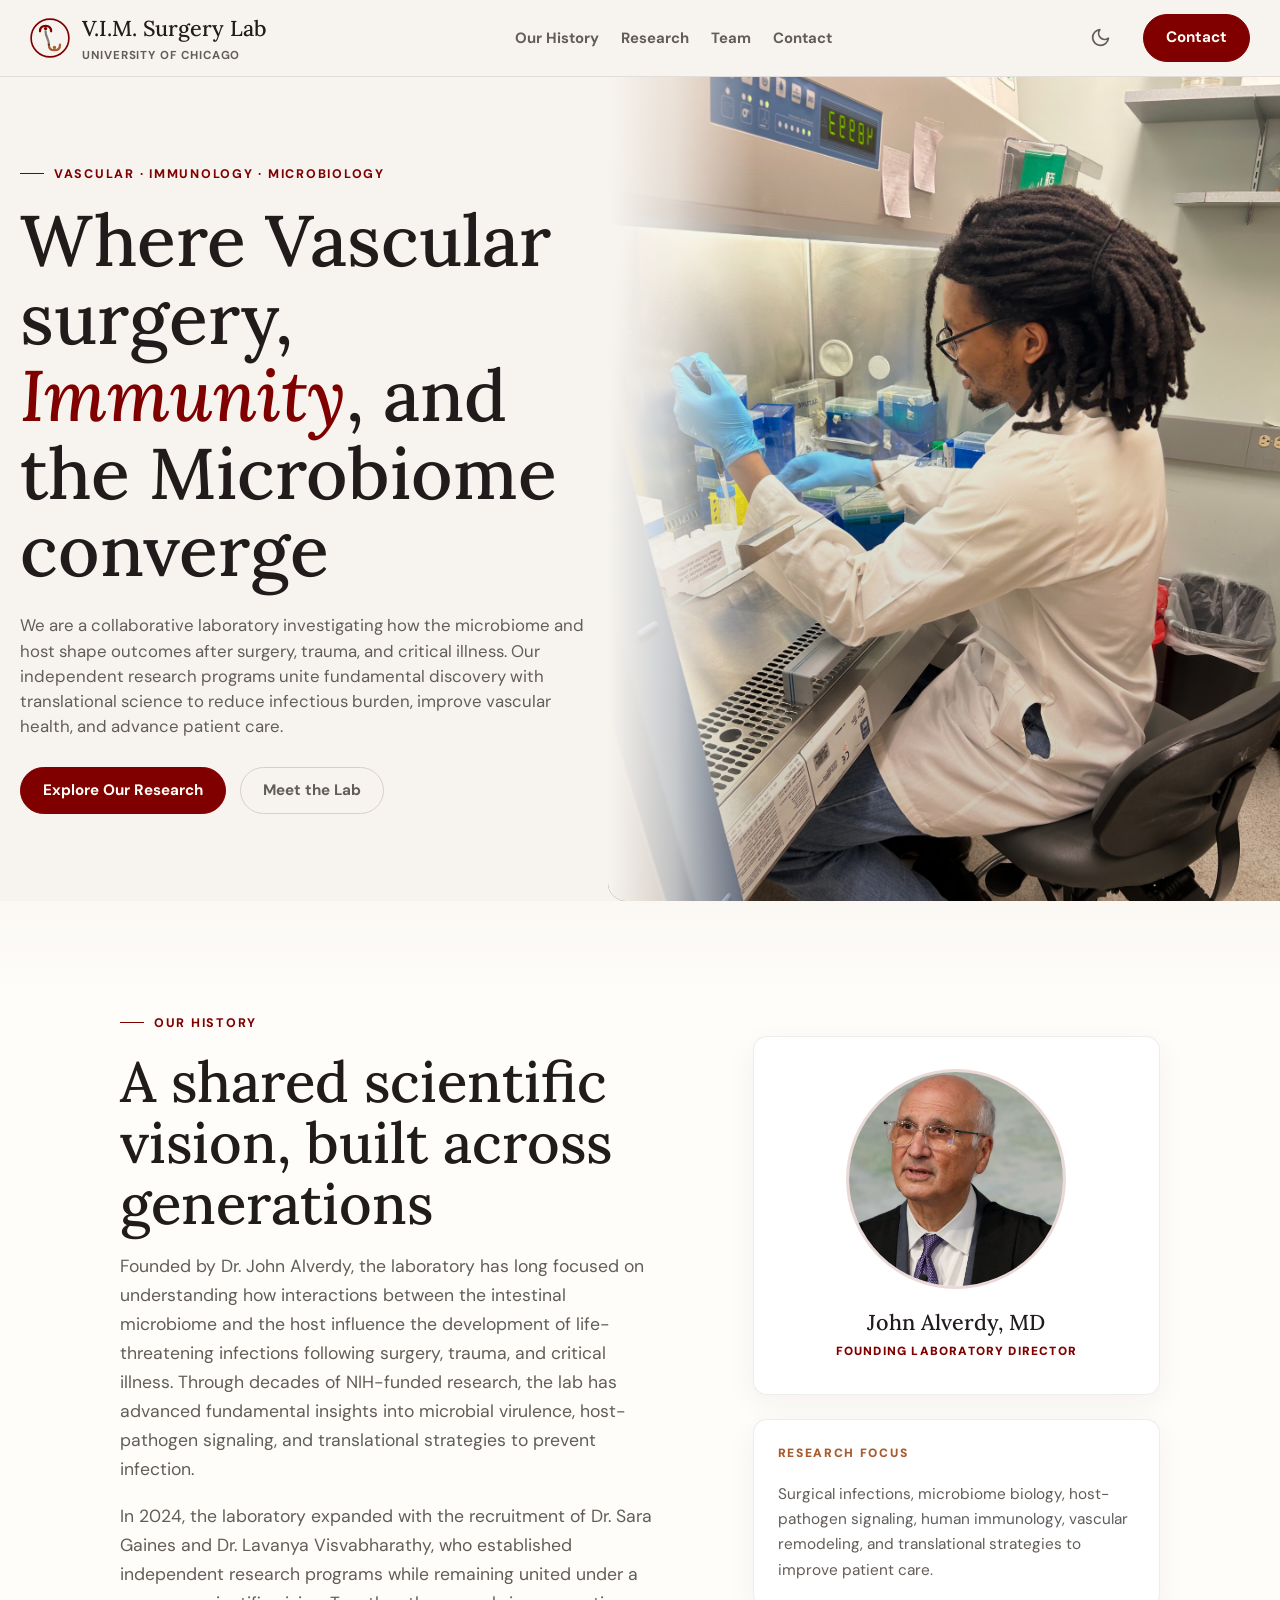
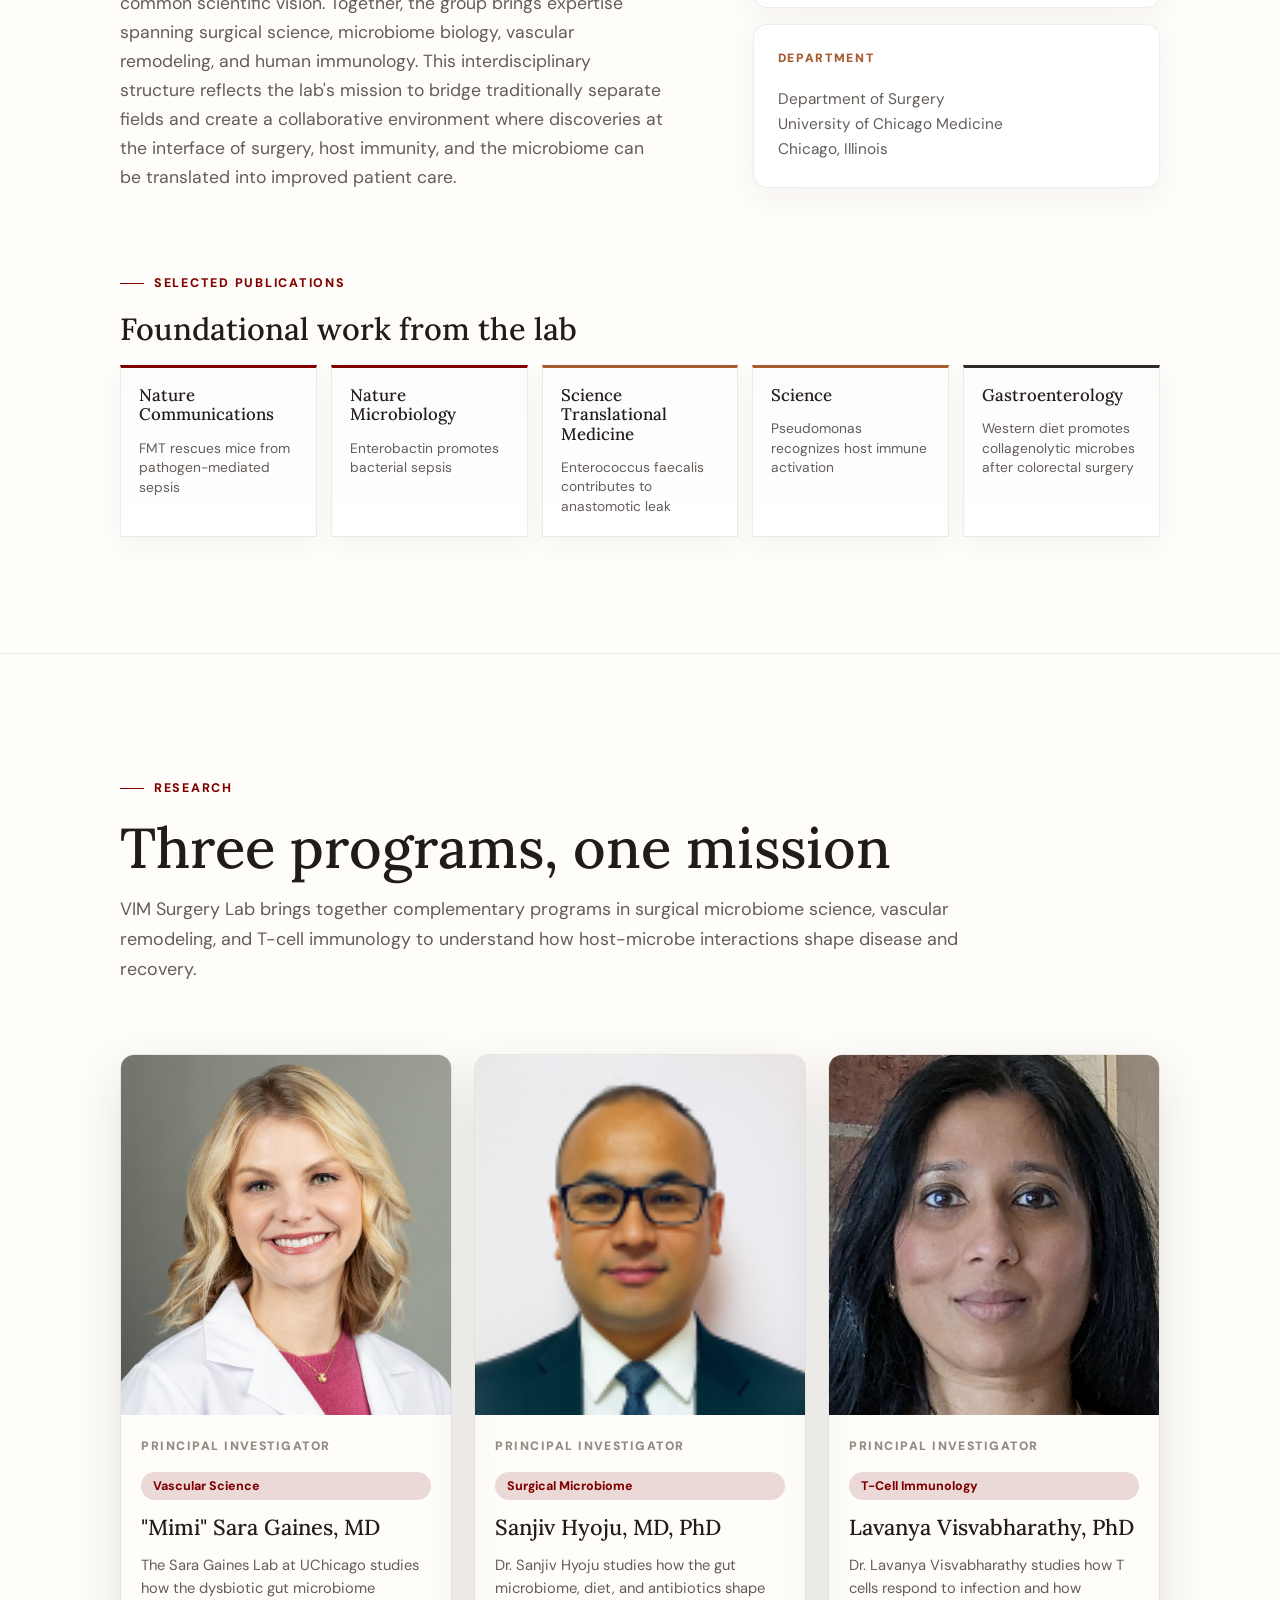
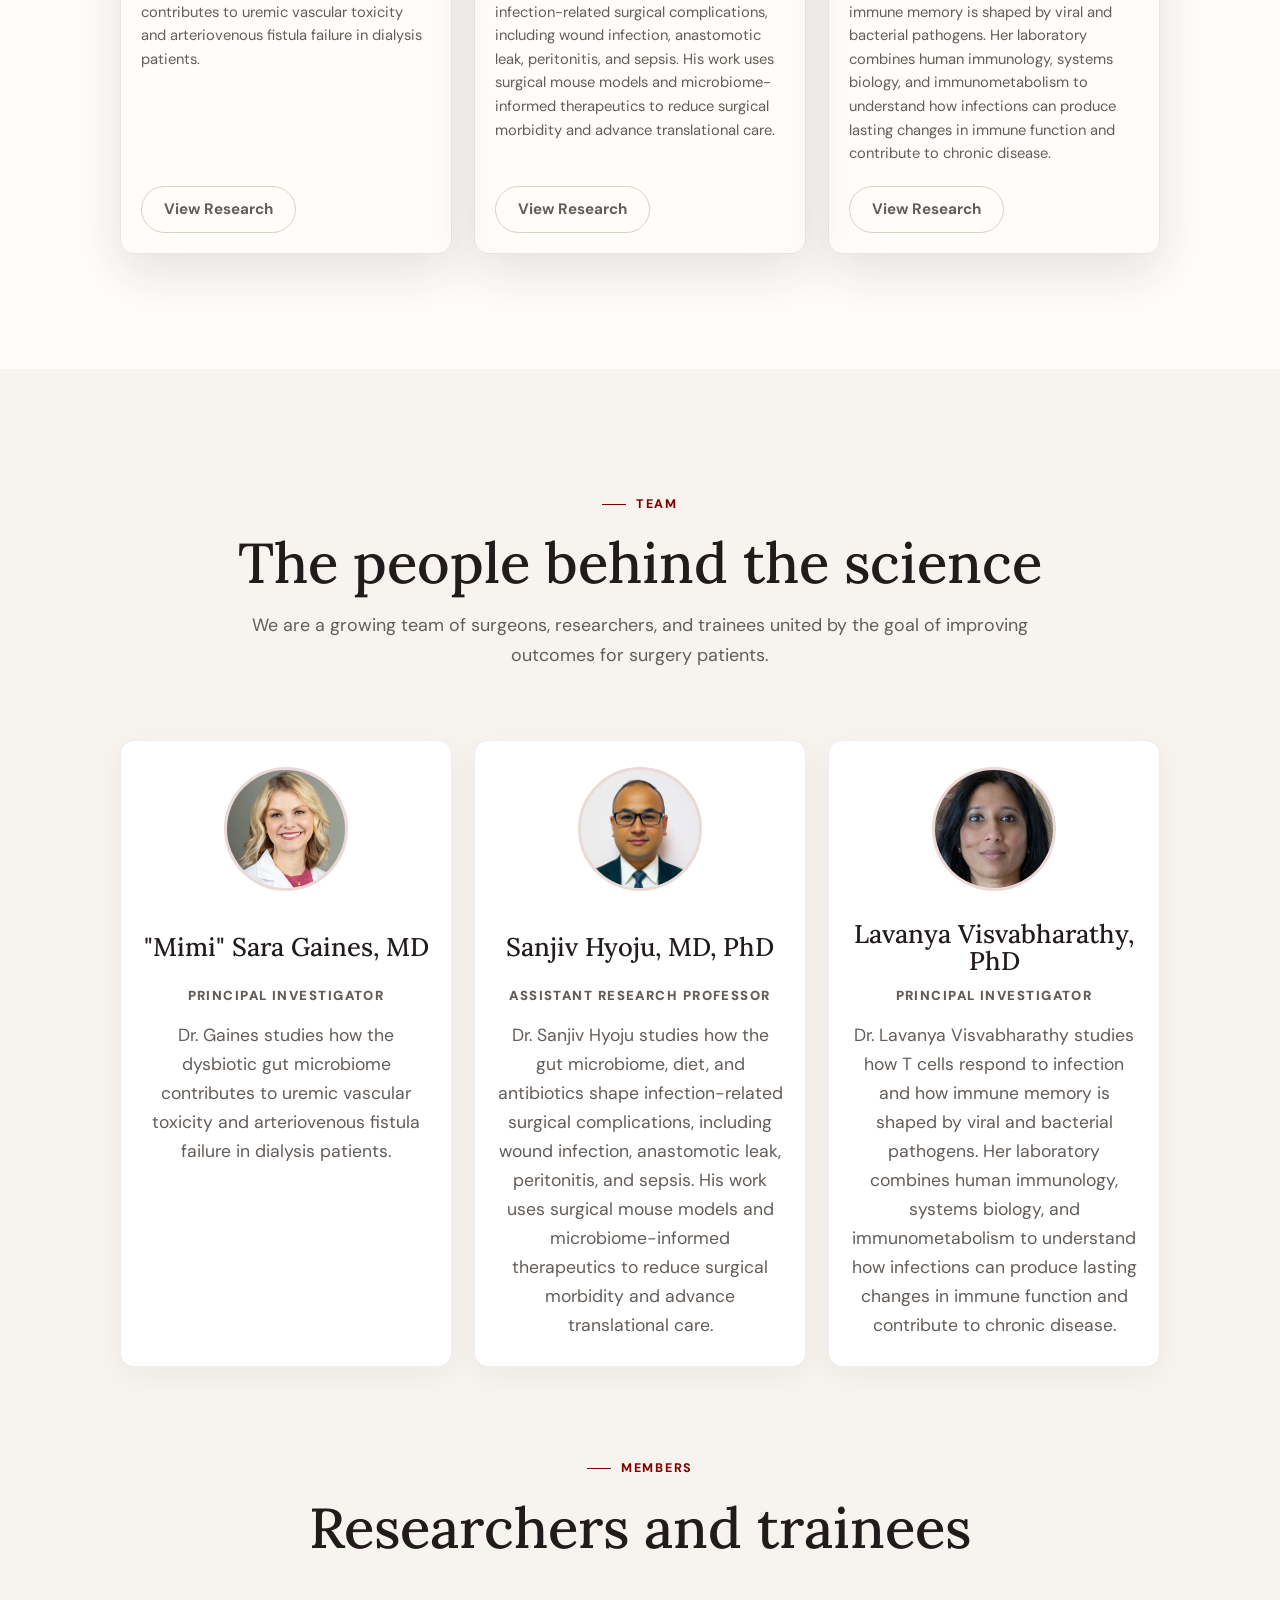
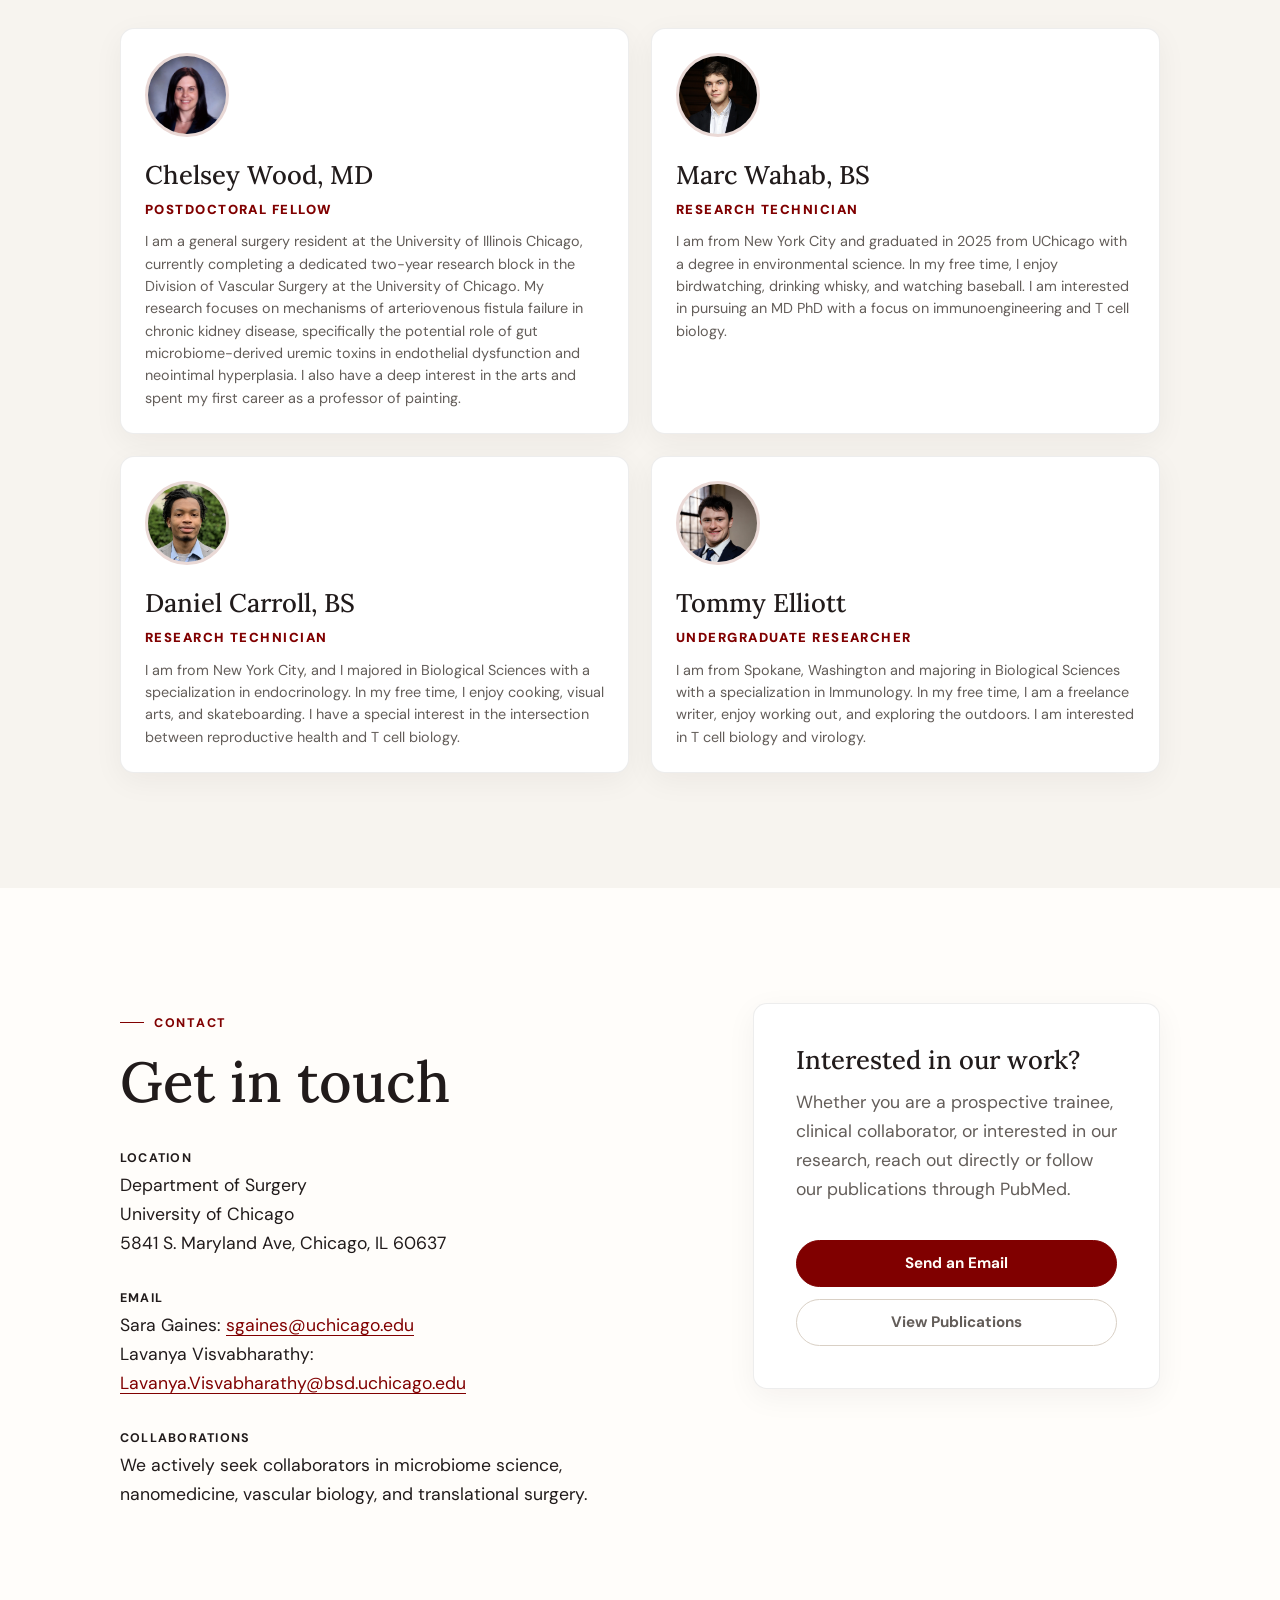
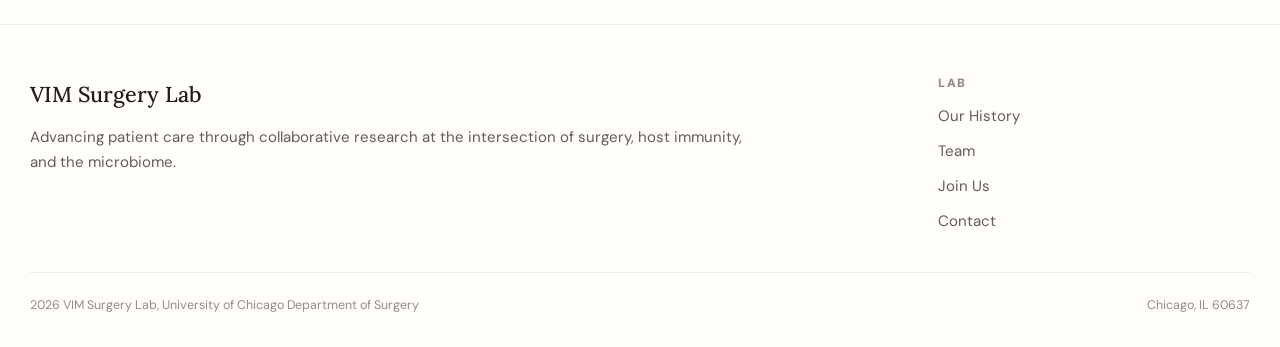
==== commit 1ffc0314: "changes made to gaines research page" ====
--- a/index.html
+++ b/index.html
@@ -289,22 +289,10 @@
               <p class="member-bio">I am from New York City, and I majored in Biological Sciences with a specialization in endocrinology. In my free time, I enjoy cooking, visual arts, and skateboarding. I have a special interest in the intersection between reproductive health and T cell biology.</p>
             </article>
             <article class="member-card reveal">
-              <div class="avatar">MS</div>
-              <h3>Member Name</h3>
-              <p class="person-title">Medical Student</p>
-              <p>Research area or project role.</p>
-            </article>
-            <article class="member-card reveal">
               <img class="avatar avatar-img" src="Lab Website Materials/Headshots/Tommy Headshot.jpg" alt="Tommy Elliott">
               <h3>Tommy Elliott</h3>
               <p class="person-title">Undergraduate Researcher</p>
               <p class="member-bio">I am from Spokane, Washington and majoring in Biological Sciences with a specialization in Immunology. In my free time, I am a freelance writer, enjoy working out, and exploring the outdoors. I am interested in T cell biology and virology.</p>
-            </article>
-            <article class="member-card reveal">
-              <div class="avatar">AL</div>
-              <h3>Member Name</h3>
-              <p class="person-title">Alumni</p>
-              <p>Former lab members and next positions.</p>
             </article>
           </div>
         </div>
--- a/styles.css
+++ b/styles.css
@@ -749,6 +749,13 @@
   font-size: .9rem;
 }
 
+.funding-placeholder a {
+  color: var(--primary);
+  font-weight: 750;
+  text-decoration-thickness: 1px;
+  text-underline-offset: 4px;
+}
+
 .funding-placeholder-page {
   max-width: 720px;
   margin: 42px auto 0;
@@ -888,6 +895,38 @@
   object-fit: contain;
 }
 
+.project-media-stack {
+  display: grid;
+  min-width: 0;
+  width: 100%;
+  gap: 16px;
+}
+
+.project-content {
+  min-width: 0;
+}
+
+.project-video {
+  width: 100%;
+  aspect-ratio: 16 / 9;
+  overflow: hidden;
+  border-radius: var(--radius-lg);
+  background: #000;
+  box-shadow: var(--shadow);
+}
+
+.project-video iframe,
+.project-video video {
+  display: block;
+  width: 100%;
+  height: 100%;
+  border: 0;
+}
+
+.project-video video {
+  object-fit: contain;
+}
+
 .research-motif {
   position: relative;
   width: 100%;
@@ -1104,7 +1143,7 @@
 
 .member-grid {
   display: grid;
-  grid-template-columns: repeat(3, minmax(0, 1fr));
+  grid-template-columns: repeat(2, minmax(0, 1fr));
   gap: 22px;
   text-align: left;
 }
@@ -1265,6 +1304,22 @@
   }
 }
 
+@media (max-width: 1100px) {
+  .research-detail-section .project,
+  .research-detail-section .project.reverse {
+    grid-template-columns: minmax(0, 1fr);
+    direction: ltr;
+    align-items: start;
+    gap: 28px;
+  }
+
+  .research-detail-section .project-media-stack,
+  .research-detail-section .project > .project-visual {
+    width: min(100%, 760px);
+    justify-self: center;
+  }
+}
+
 @media (max-width: 920px) {
   .site-nav,
   .nav-button {
@@ -1310,6 +1365,30 @@
     aspect-ratio: 16 / 10;
   }
 
+  .research-detail-section {
+    padding-block: 64px;
+  }
+
+  .research-detail-section .project-list {
+    gap: 48px;
+  }
+
+  .research-detail-section .project {
+    align-items: start;
+    gap: 24px;
+    padding-bottom: 48px;
+    border-bottom: 1px solid color-mix(in srgb, var(--text) 10%, transparent);
+  }
+
+  .research-detail-section .project:last-child {
+    padding-bottom: 0;
+    border-bottom: 0;
+  }
+
+  .project-media-stack {
+    gap: 12px;
+  }
+
   .footer-grid {
     grid-template-columns: 1fr 1fr;
   }
@@ -1327,6 +1406,58 @@
 
   .nav-actions {
     gap: 4px;
+  }
+
+  .page-title {
+    padding-block: 34px;
+  }
+
+  .page-title h1 {
+    font-size: 2rem;
+    line-height: 1.12;
+  }
+
+  .page-affiliation {
+    font-size: .74rem;
+    line-height: 1.5;
+    letter-spacing: 0;
+  }
+
+  .research-detail-section {
+    padding-block: 48px;
+  }
+
+  .research-detail-section .project-list {
+    gap: 40px;
+  }
+
+  .research-detail-section .project {
+    gap: 20px;
+    padding-bottom: 40px;
+  }
+
+  .research-detail-section .project h2 {
+    font-size: 1.65rem;
+    line-height: 1.18;
+  }
+
+  .research-detail-section .collab,
+  .funding-placeholder a {
+    overflow-wrap: anywhere;
+  }
+
+  .funding-placeholder {
+    margin-top: 22px;
+    padding-top: 16px;
+  }
+
+  .project-visual {
+    aspect-ratio: 4 / 3;
+    border-radius: var(--radius-md);
+  }
+
+  .project-video {
+    border-radius: var(--radius-md);
   }
 
   .footer-grid {
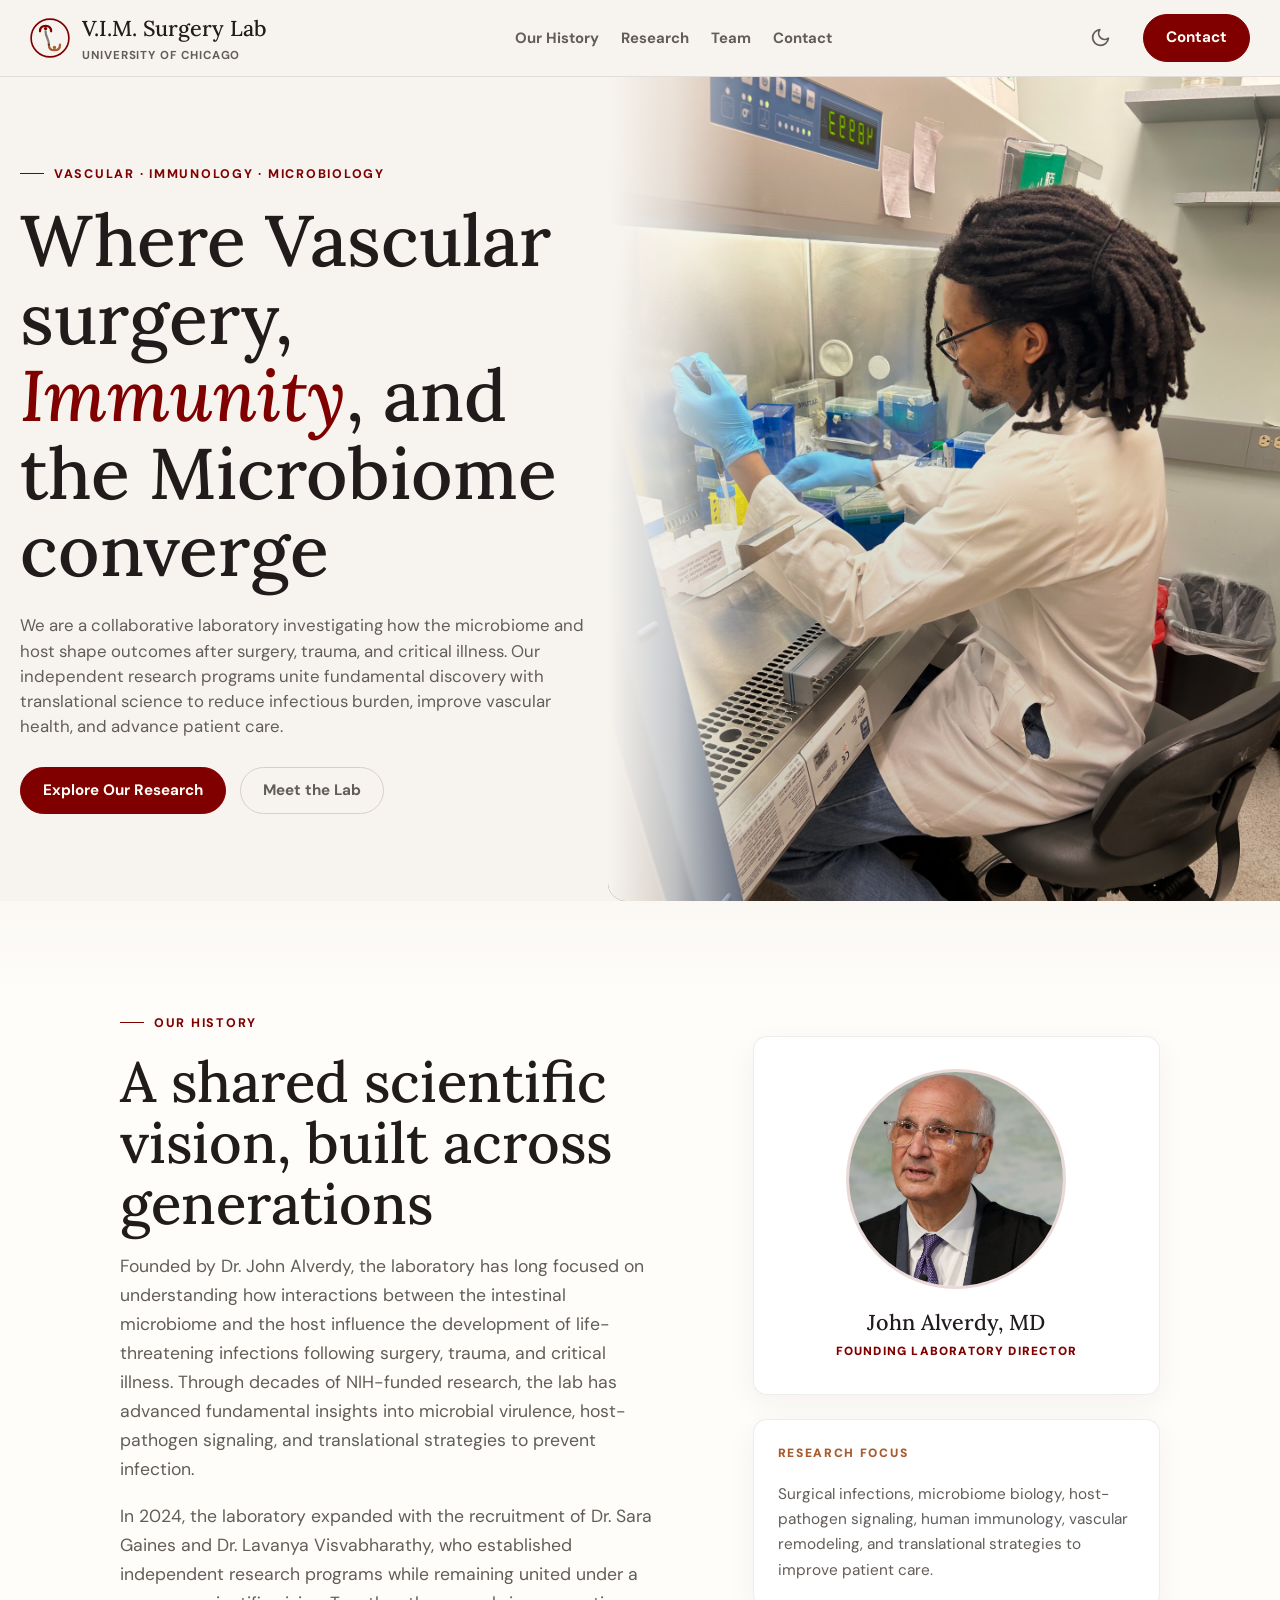
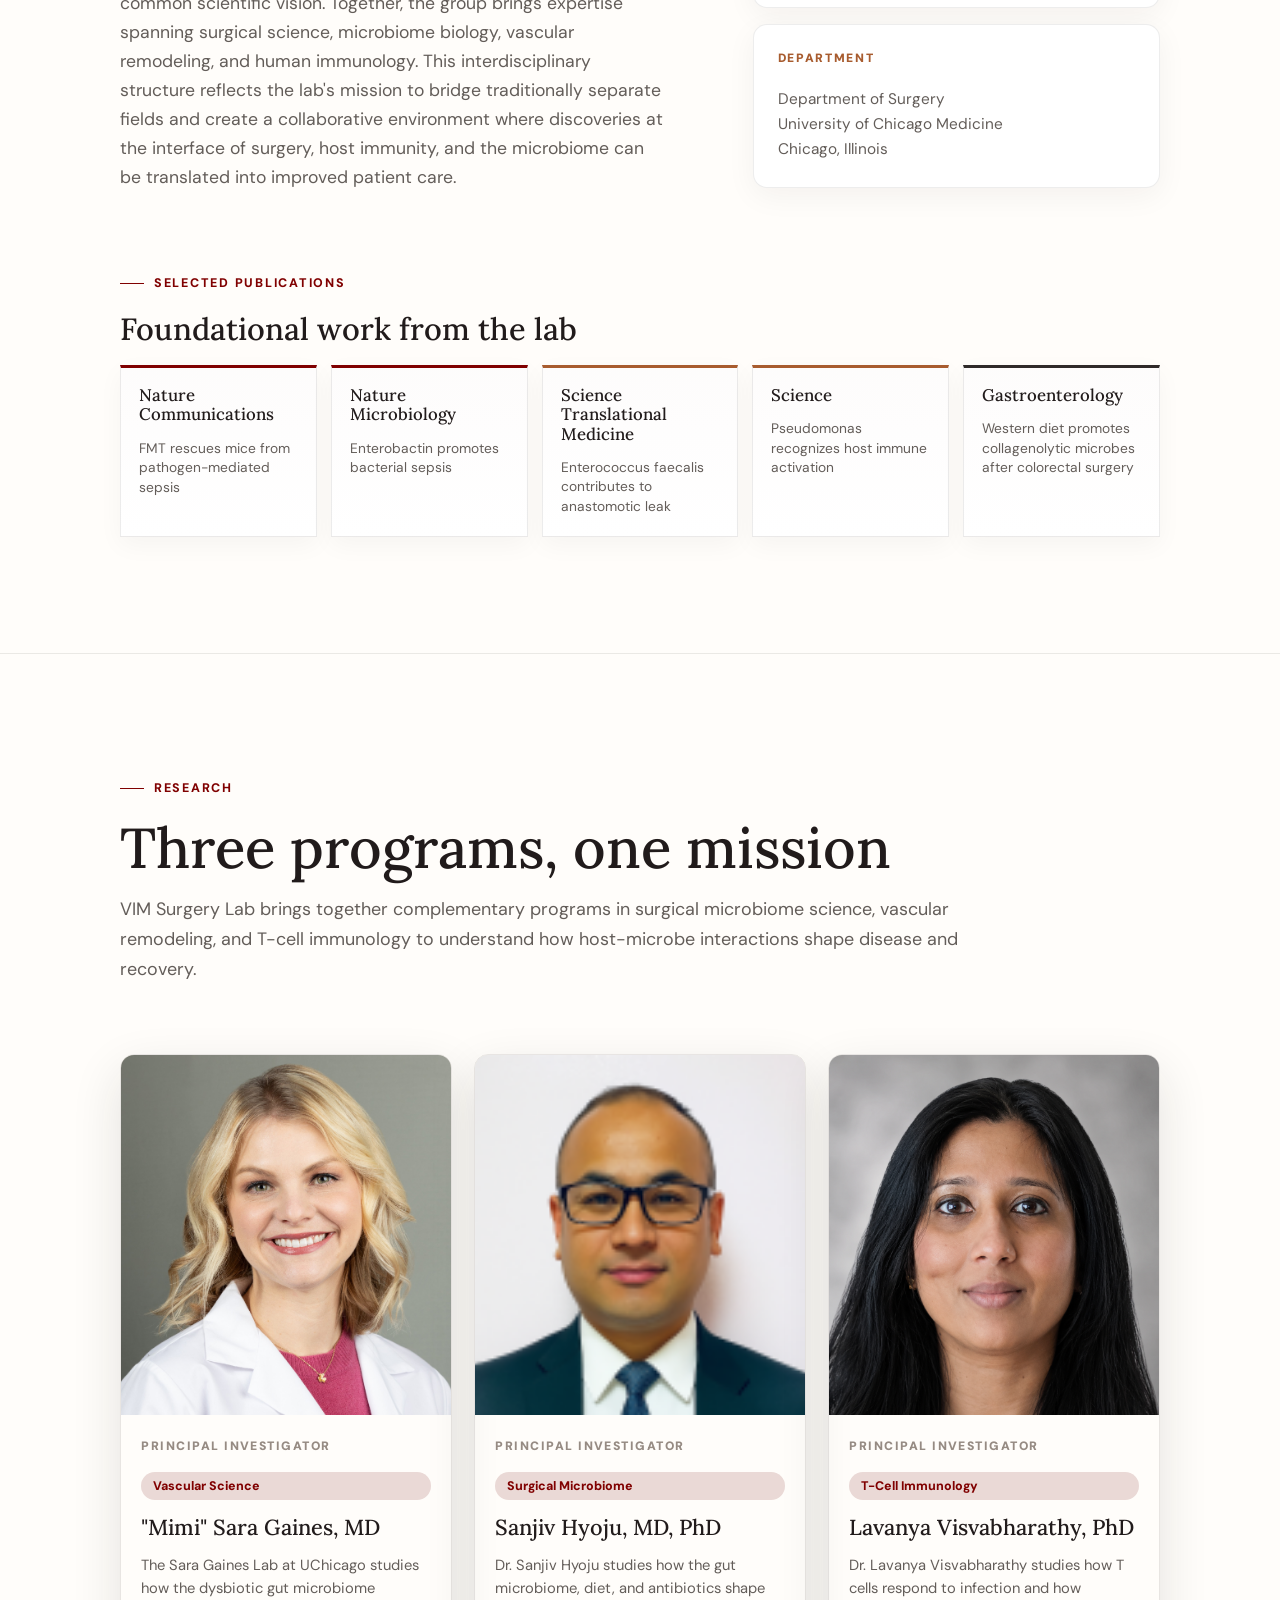
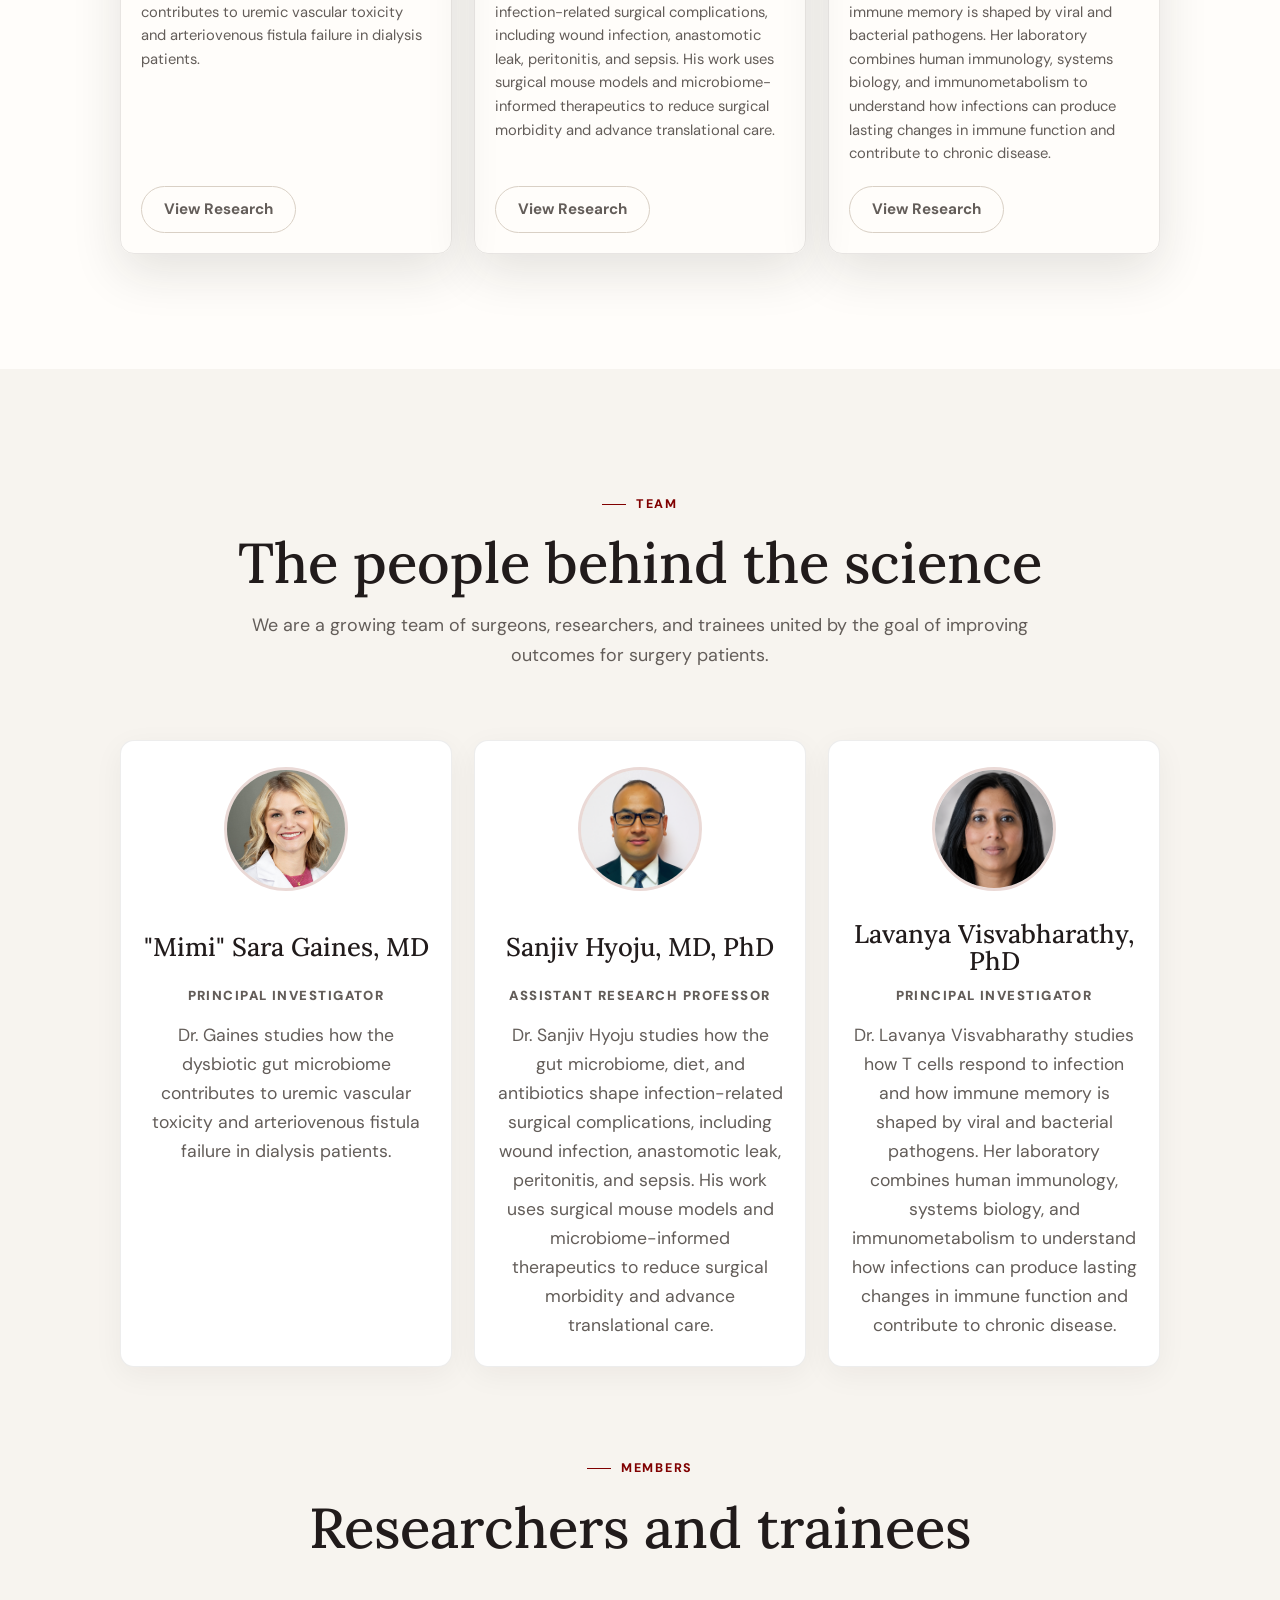
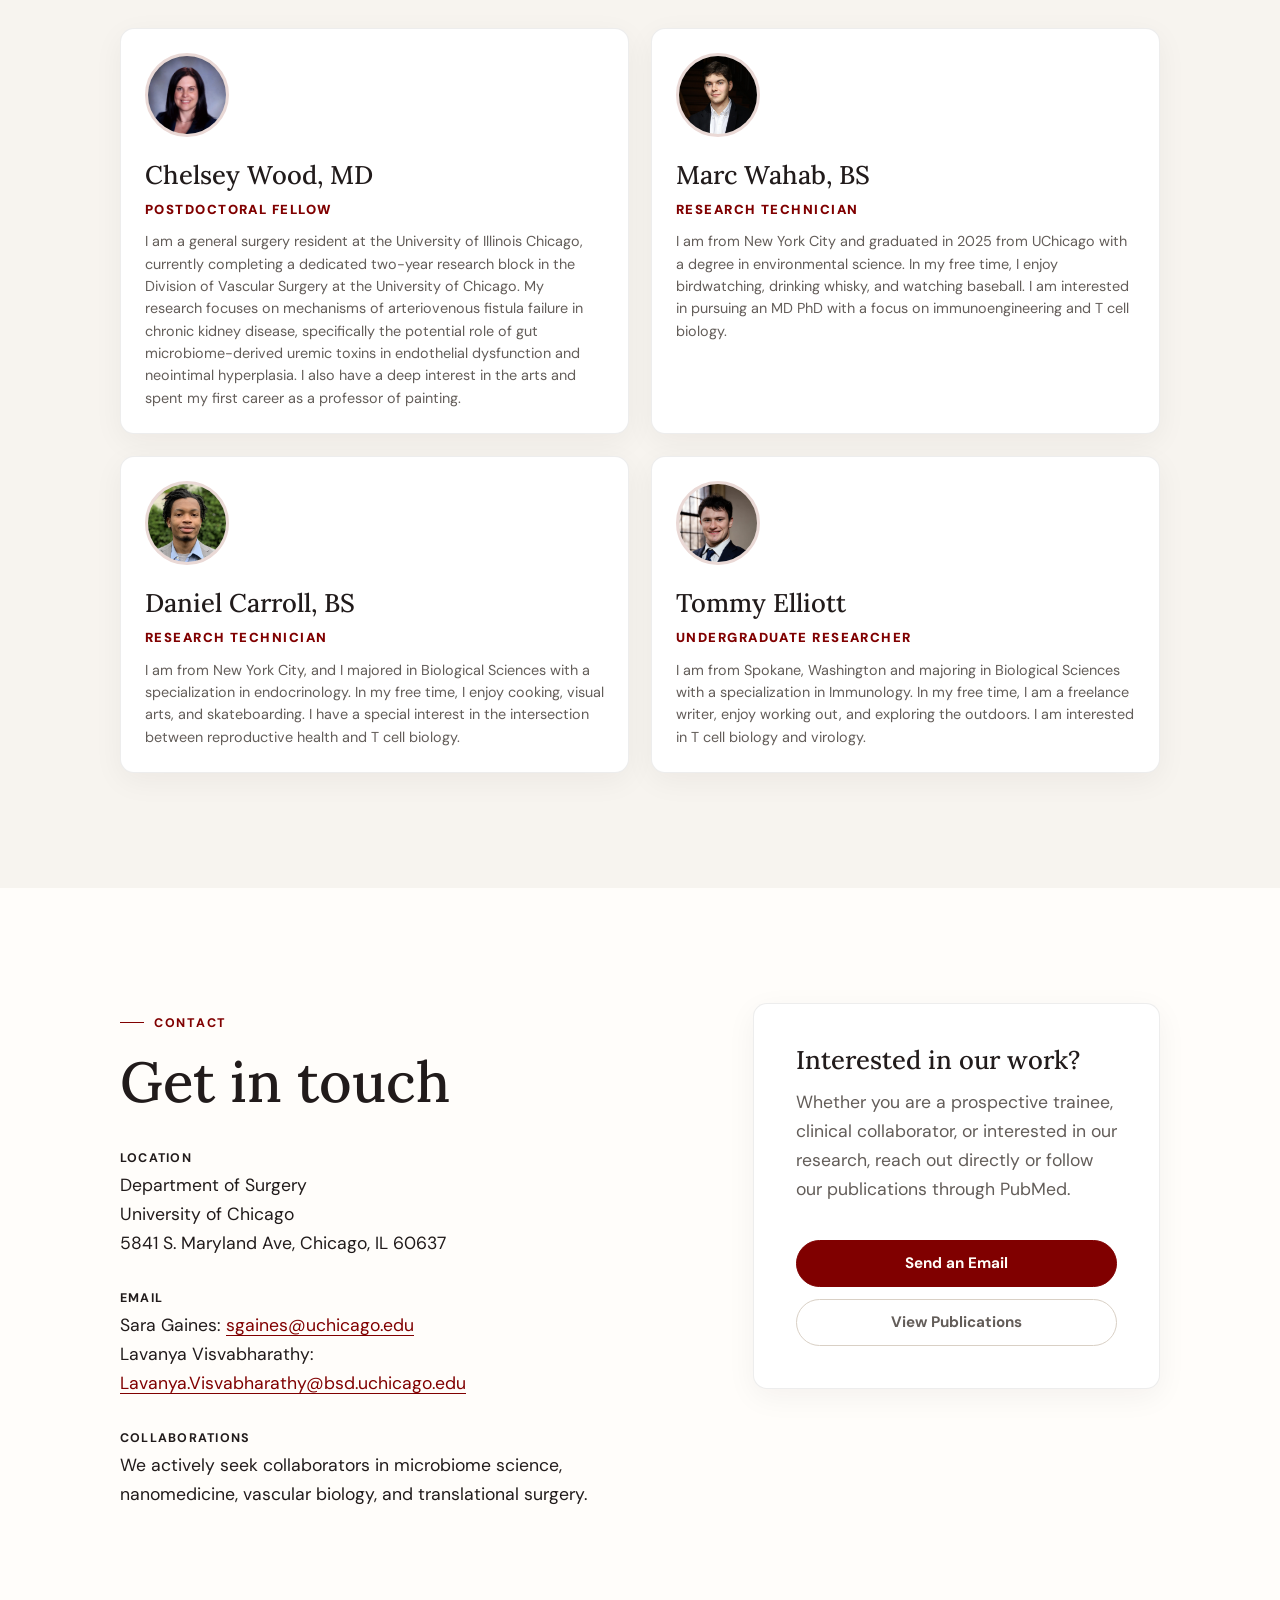
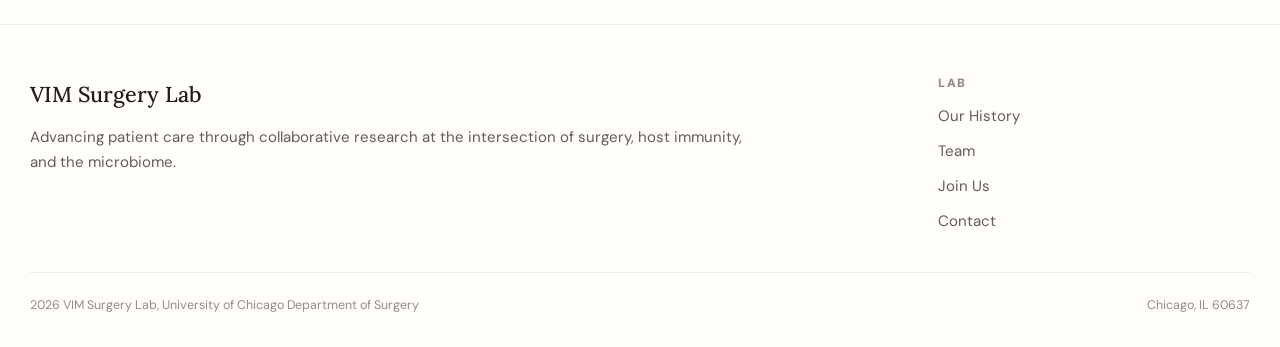
==== commit 5e98565e: "added new headshots for Lavanya and reformatted Gaines research page" ====
--- a/index.html
+++ b/index.html
@@ -221,7 +221,7 @@
 
             <article class="pi-research-card reveal">
               <figure class="pi-photo">
-                <img class="pi-photo-img" src="Lab Website Materials/Headshots/Lavanya Visvabharathy.jpg" alt="Lavanya Visvabharathy headshot">
+                <img class="pi-photo-img lavanya-photo" src="Lab Website Materials/Headshots/Lavanya Headshot.png" alt="Lavanya Visvabharathy headshot">
                 <figcaption>Principal Investigator</figcaption>
               </figure>
               <div class="pi-research-content">
@@ -259,7 +259,7 @@
               <p>Dr. Sanjiv Hyoju studies how the gut microbiome, diet, and antibiotics shape infection-related surgical complications, including wound infection, anastomotic leak, peritonitis, and sepsis. His work uses surgical mouse models and microbiome-informed therapeutics to reduce surgical morbidity and advance translational care.</p>
             </article>
             <article class="pi-card reveal">
-              <img class="avatar avatar-img" src="Lab Website Materials/Headshots/Lavanya Visvabharathy.jpg" alt="Lavanya Visvabharathy headshot">
+              <img class="avatar avatar-img lavanya-photo" src="Lab Website Materials/Headshots/Lavanya Headshot.png" alt="Lavanya Visvabharathy headshot">
               <h3>Lavanya Visvabharathy, PhD</h3>
               <p class="person-title">Principal Investigator</p>
               <p>Dr. Lavanya Visvabharathy studies how T cells respond to infection and how immune memory is shaped by viral and bacterial pathogens. Her laboratory combines human immunology, systems biology, and immunometabolism to understand how infections can produce lasting changes in immune function and contribute to chronic disease.</p>
--- a/styles.css
+++ b/styles.css
@@ -749,6 +749,10 @@
   font-size: .9rem;
 }
 
+.funding-placeholder p + p {
+  margin-top: 8px;
+}
+
 .funding-placeholder a {
   color: var(--primary);
   font-weight: 750;
@@ -895,6 +899,22 @@
   object-fit: contain;
 }
 
+.project-visual.project-figure-natural {
+  aspect-ratio: auto;
+  padding: clamp(8px, 1vw, 14px);
+  background: #fff;
+}
+
+.project-figure-natural img {
+  display: block;
+  height: auto;
+}
+
+.project-figure-compact {
+  width: min(100%, 500px);
+  justify-self: center;
+}
+
 .project-media-stack {
   display: grid;
   min-width: 0;
@@ -1109,6 +1129,10 @@
   object-position: center top;
 }
 
+.lavanya-photo {
+  object-position: center center;
+}
+
 .pi-card p {
   margin: 14px 0 0;
   color: var(--muted);
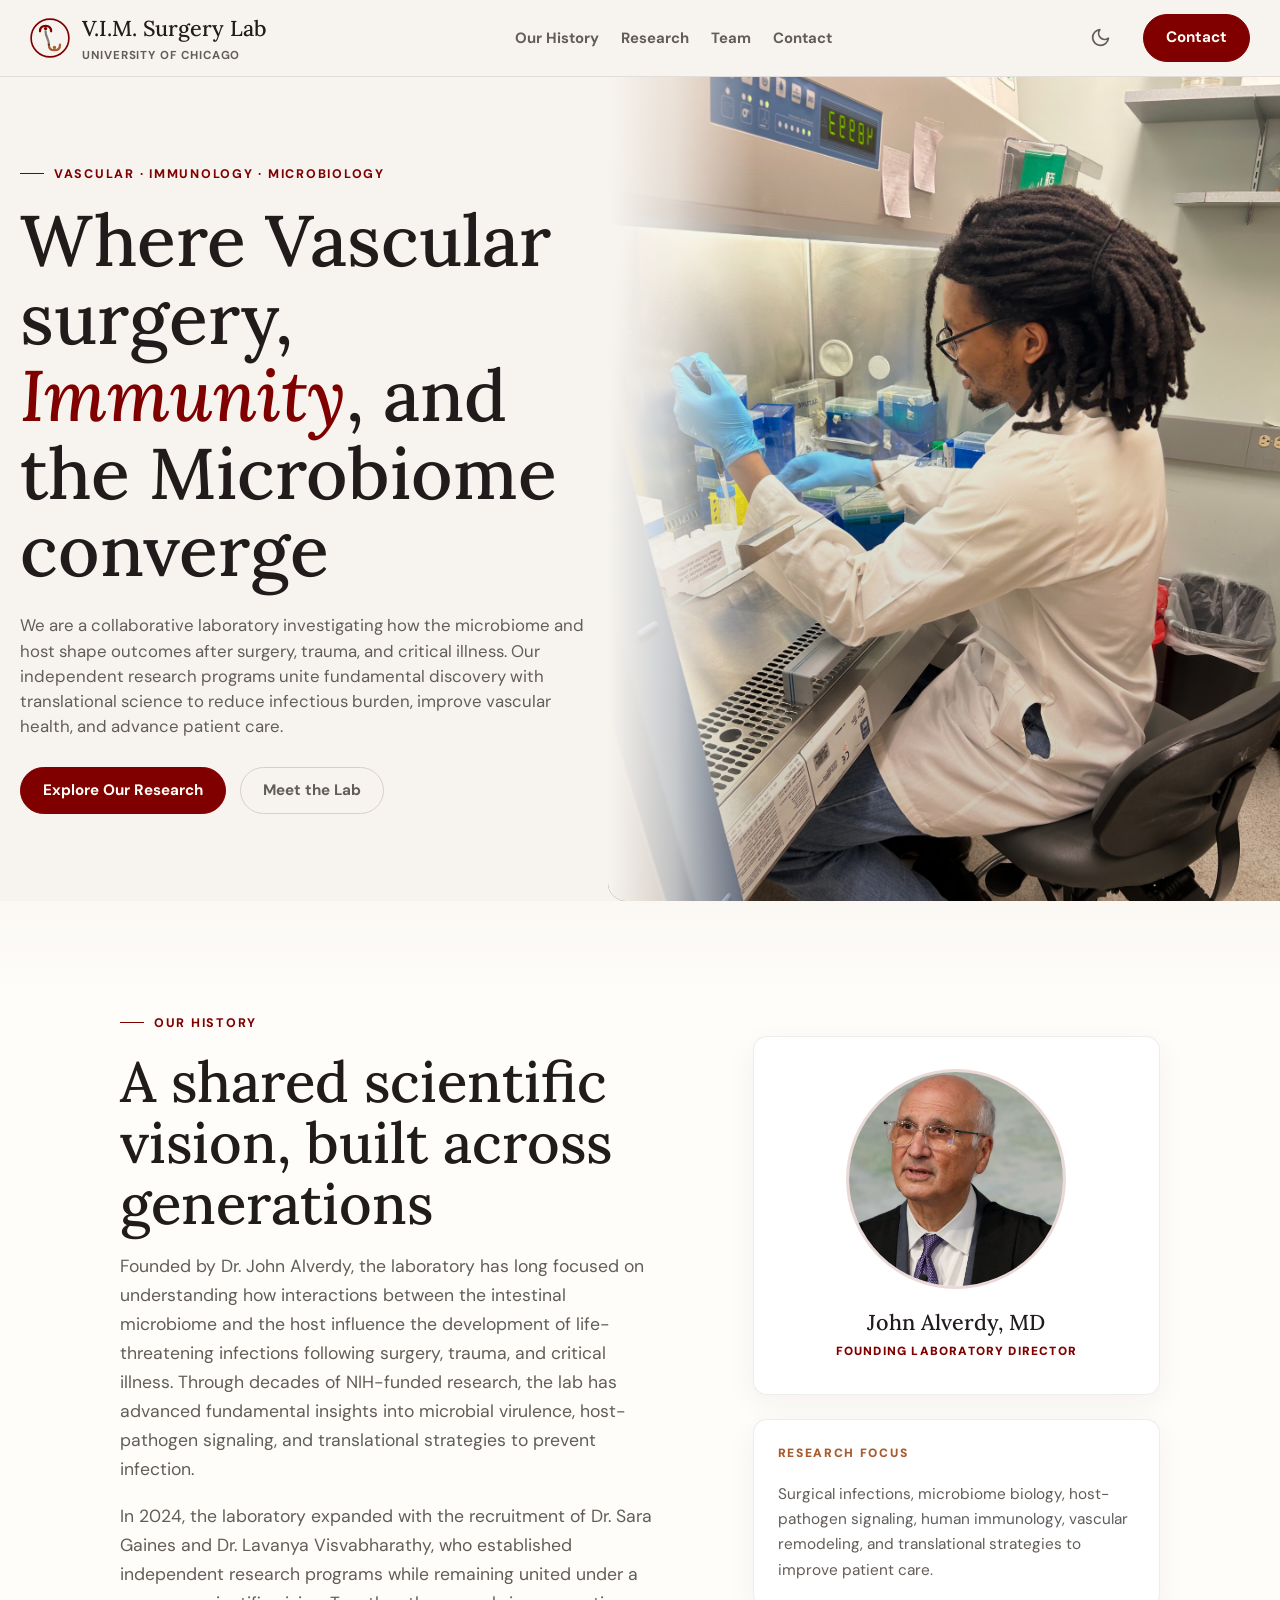
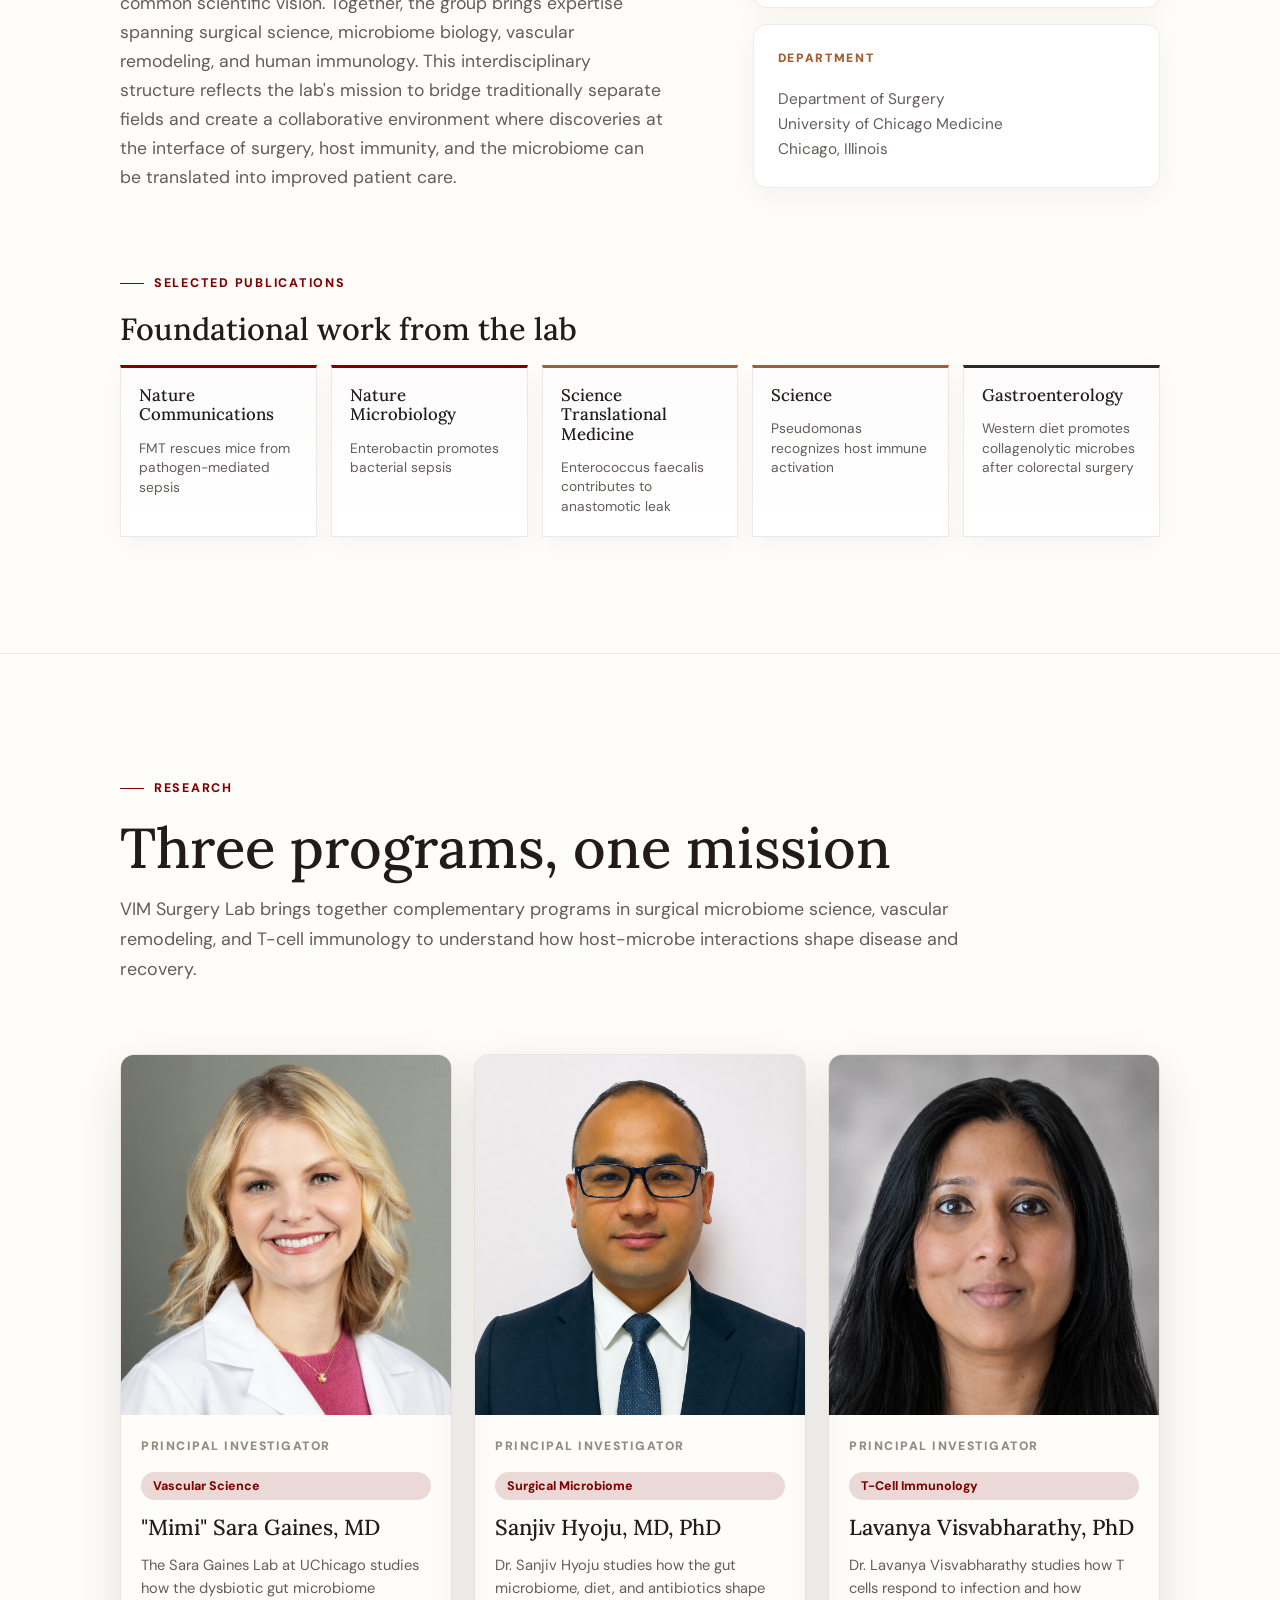
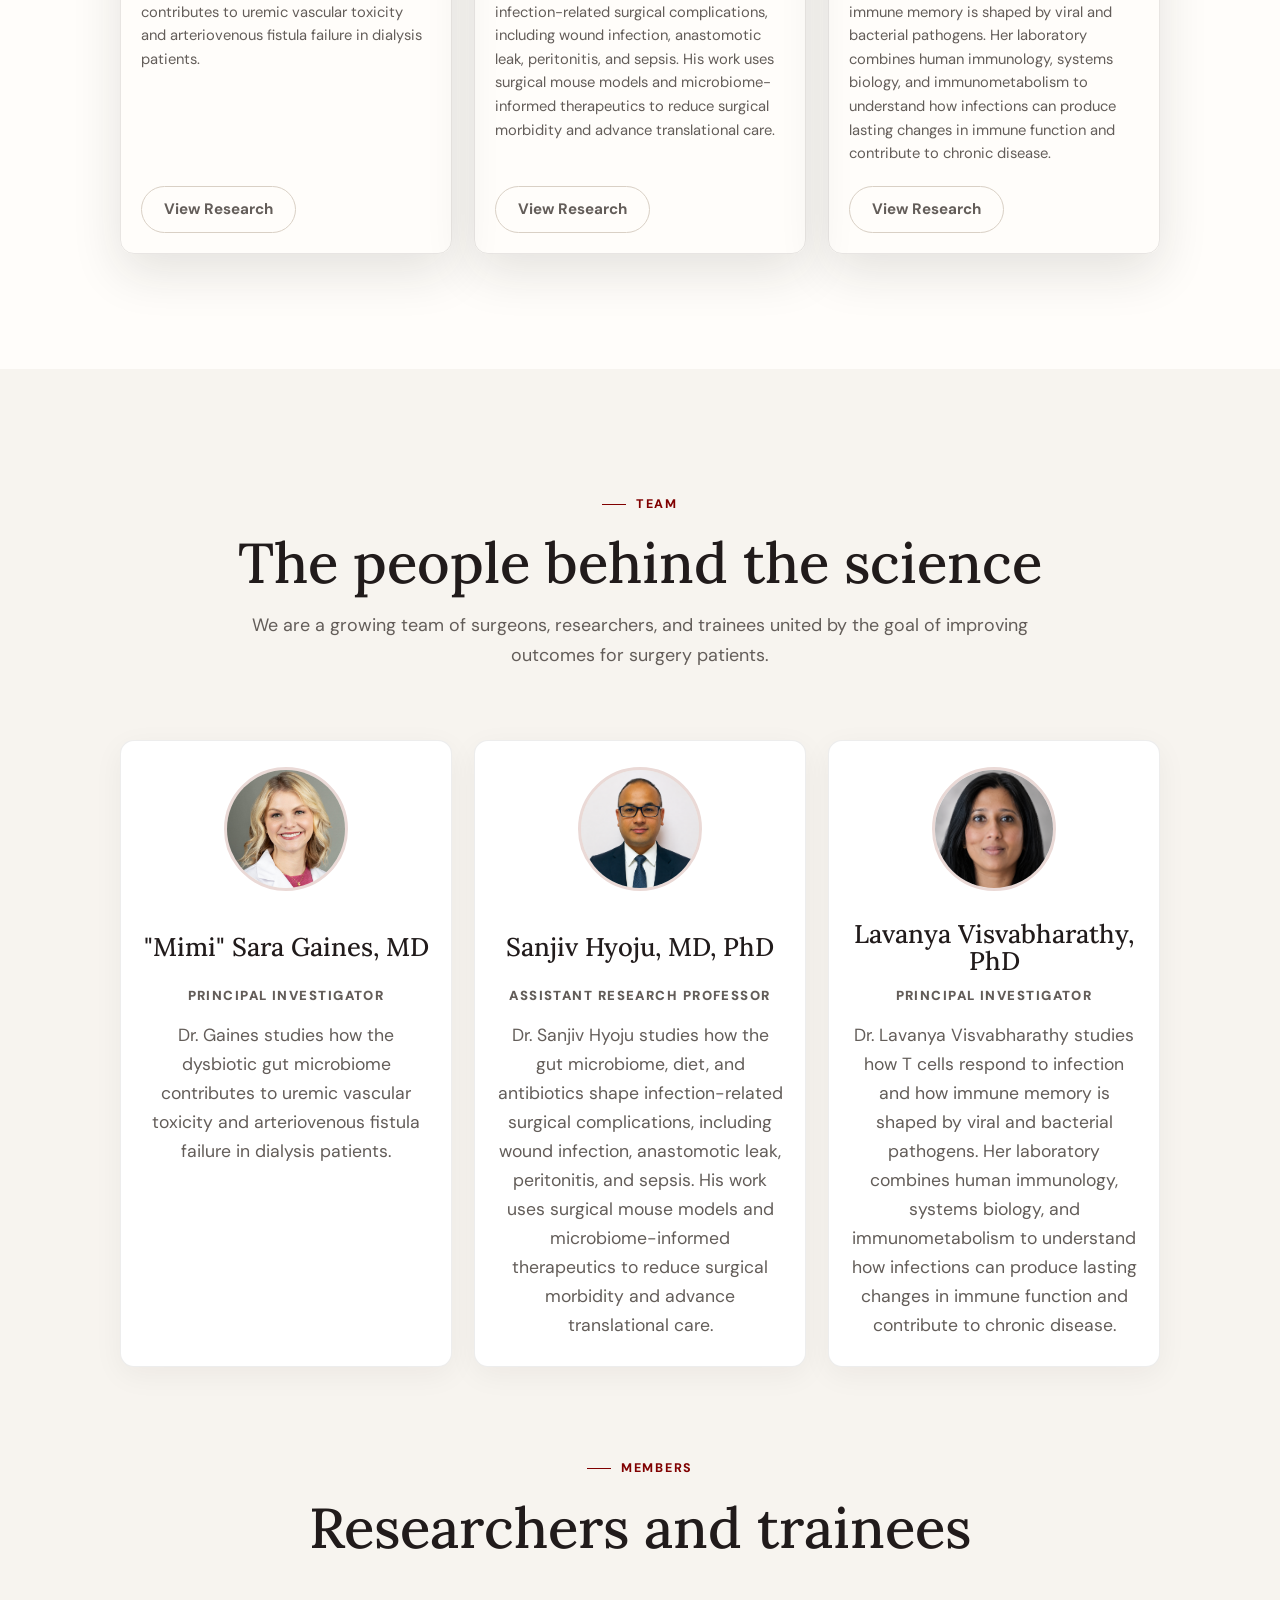
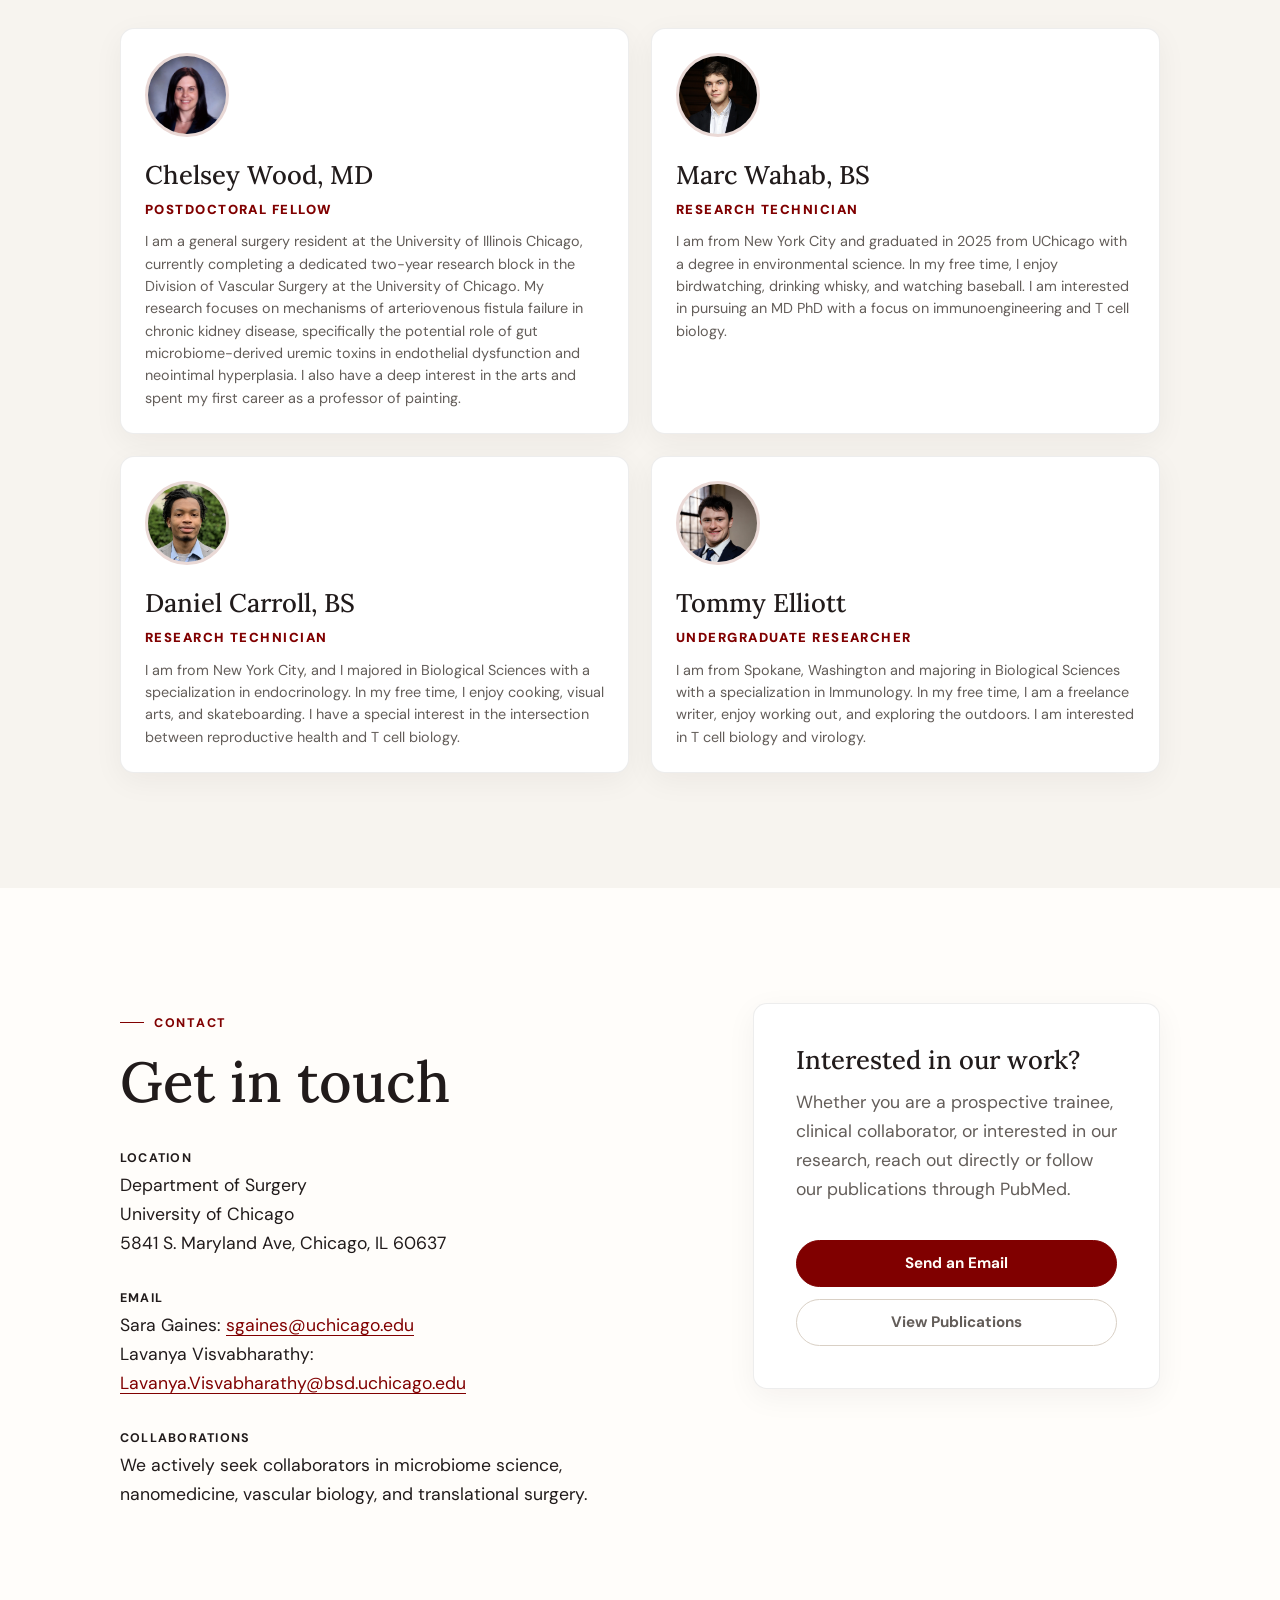
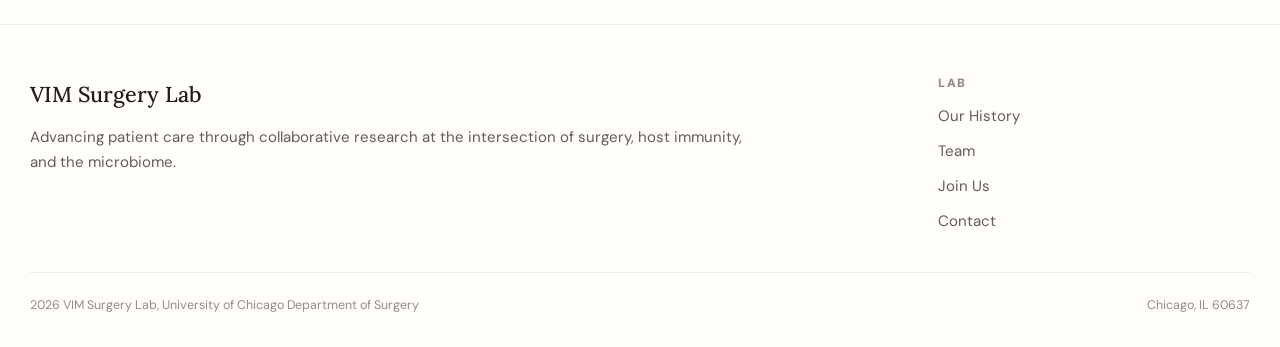
==== commit 4c635336: "adding an updated Sanjiv headshot" ====
--- a/index.html
+++ b/index.html
@@ -205,7 +205,7 @@
 
             <article class="pi-research-card reveal">
               <figure class="pi-photo">
-                <img class="pi-photo-img" src="Lab Website Materials/Headshots/Sanjiv Headshot.png" alt="Sanjiv Hyoju headshot">
+                <img class="pi-photo-img" src="Lab Website Materials/Headshots/Sanjiv AI Upscaled.png" alt="Sanjiv Hyoju headshot">
                 <figcaption>Principal Investigator</figcaption>
               </figure>
               <div class="pi-research-content">
@@ -253,7 +253,7 @@
               <p>Dr. Gaines studies how the dysbiotic gut microbiome contributes to uremic vascular toxicity and arteriovenous fistula failure in dialysis patients.</p>
             </article>
             <article class="pi-card reveal">
-              <img class="avatar avatar-img" src="Lab Website Materials/Headshots/Sanjiv Headshot.png" alt="Sanjiv Hyoju headshot">
+              <img class="avatar avatar-img" src="Lab Website Materials/Headshots/Sanjiv AI Upscaled.png" alt="Sanjiv Hyoju headshot">
               <h3>Sanjiv Hyoju, MD, PhD</h3>
               <p class="person-title">Assistant Research Professor</p>
               <p>Dr. Sanjiv Hyoju studies how the gut microbiome, diet, and antibiotics shape infection-related surgical complications, including wound infection, anastomotic leak, peritonitis, and sepsis. His work uses surgical mouse models and microbiome-informed therapeutics to reduce surgical morbidity and advance translational care.</p>
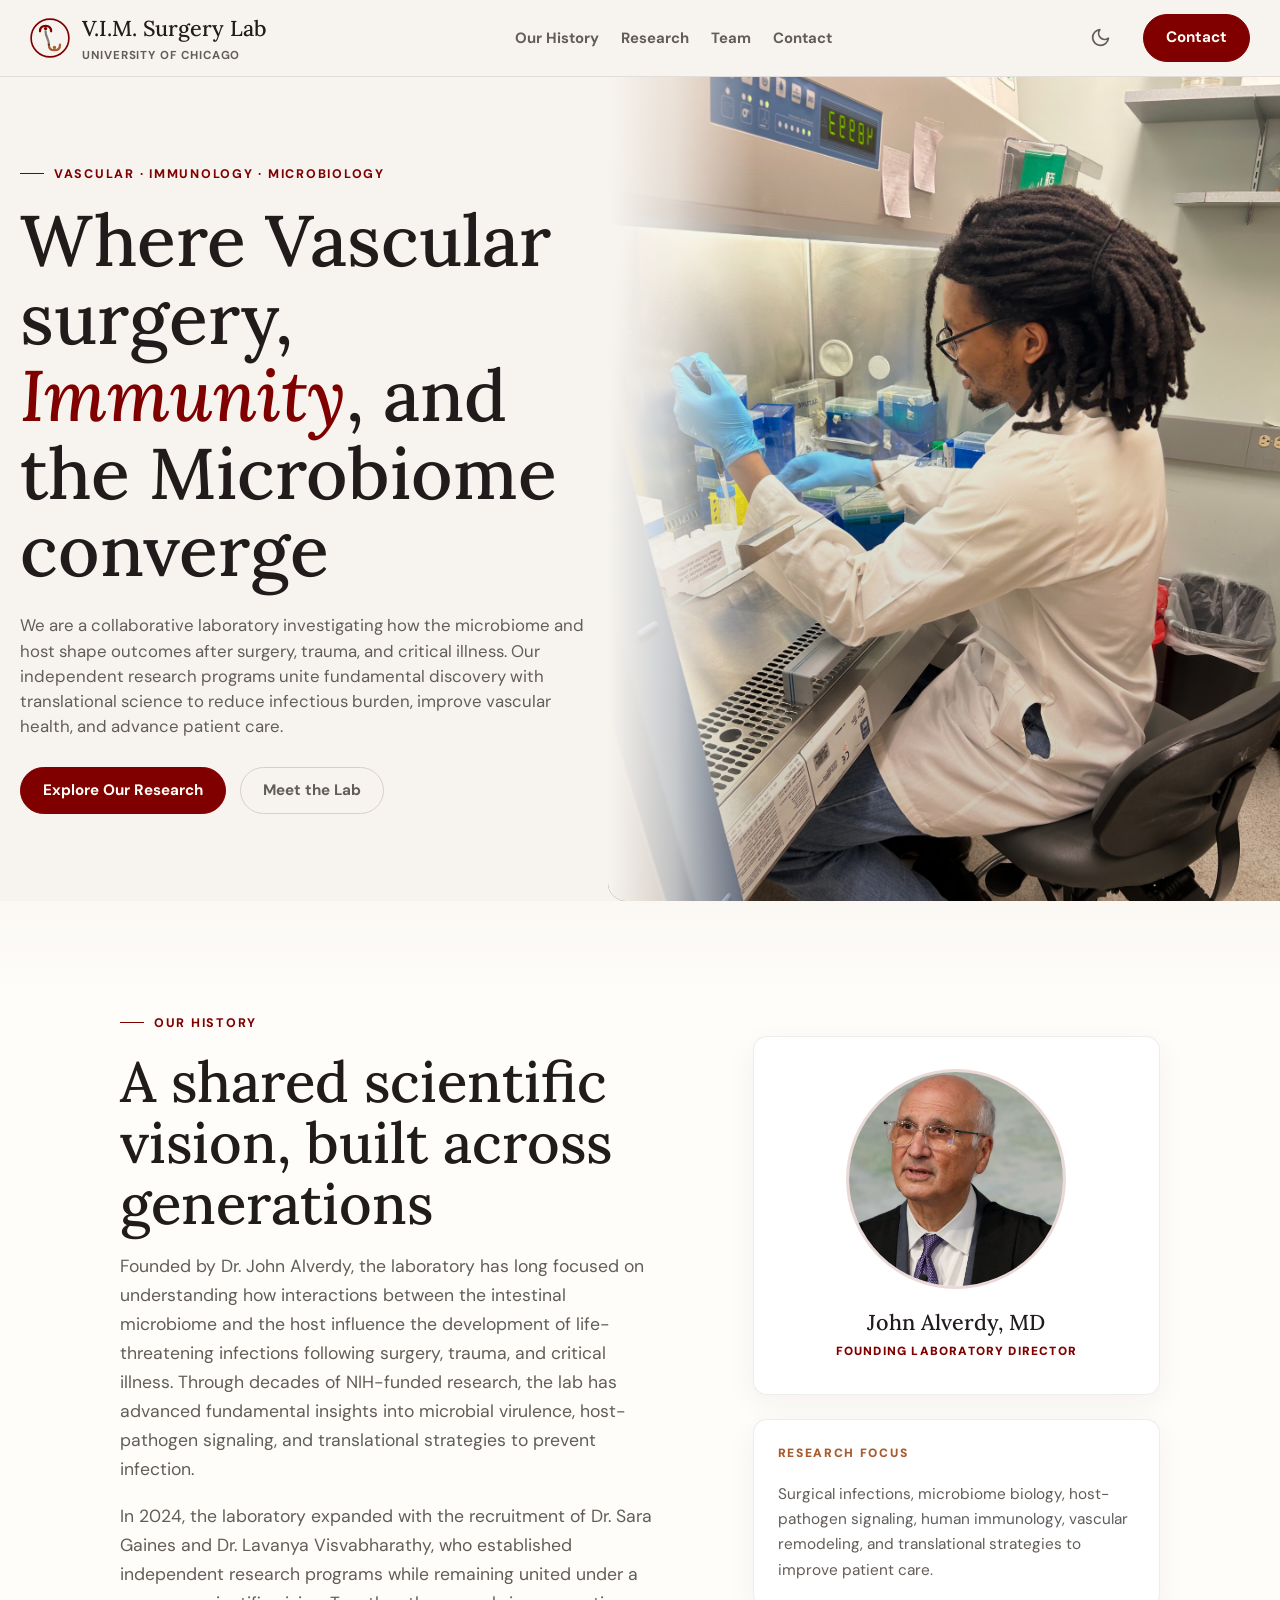
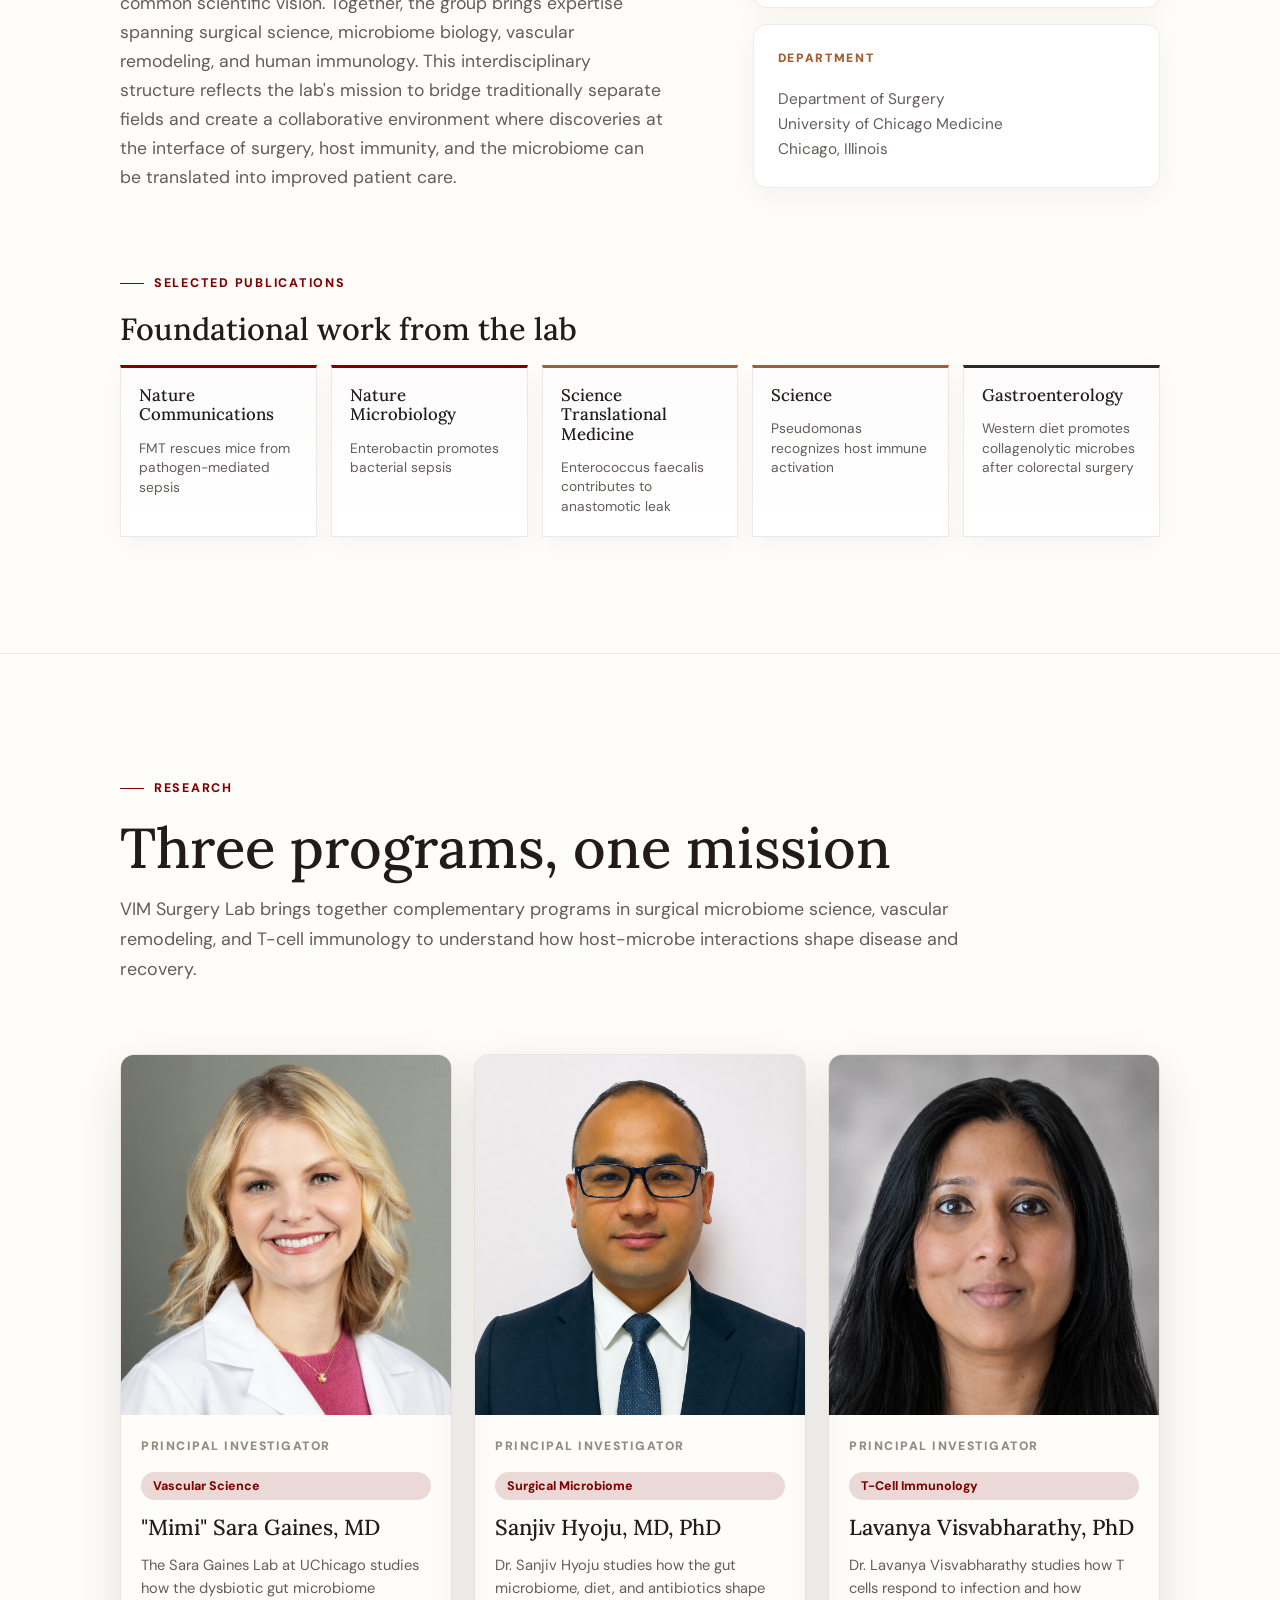
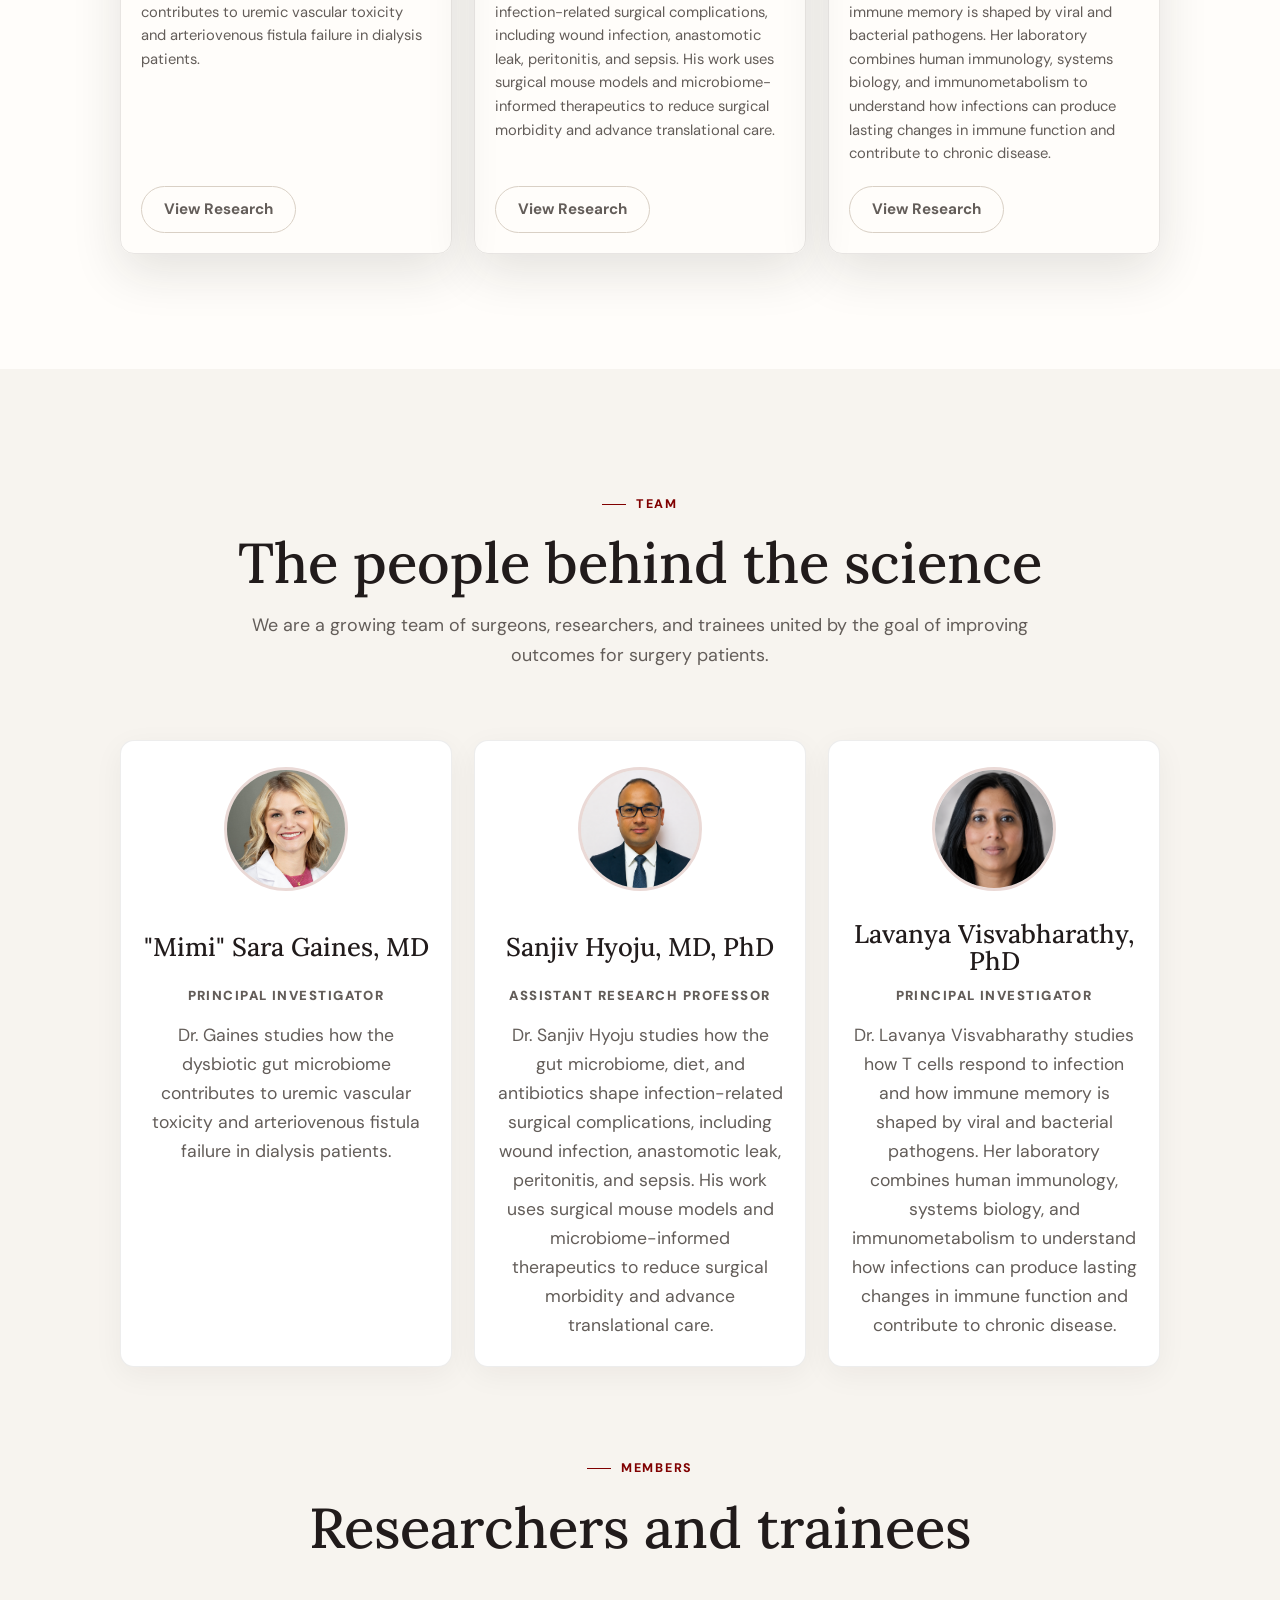
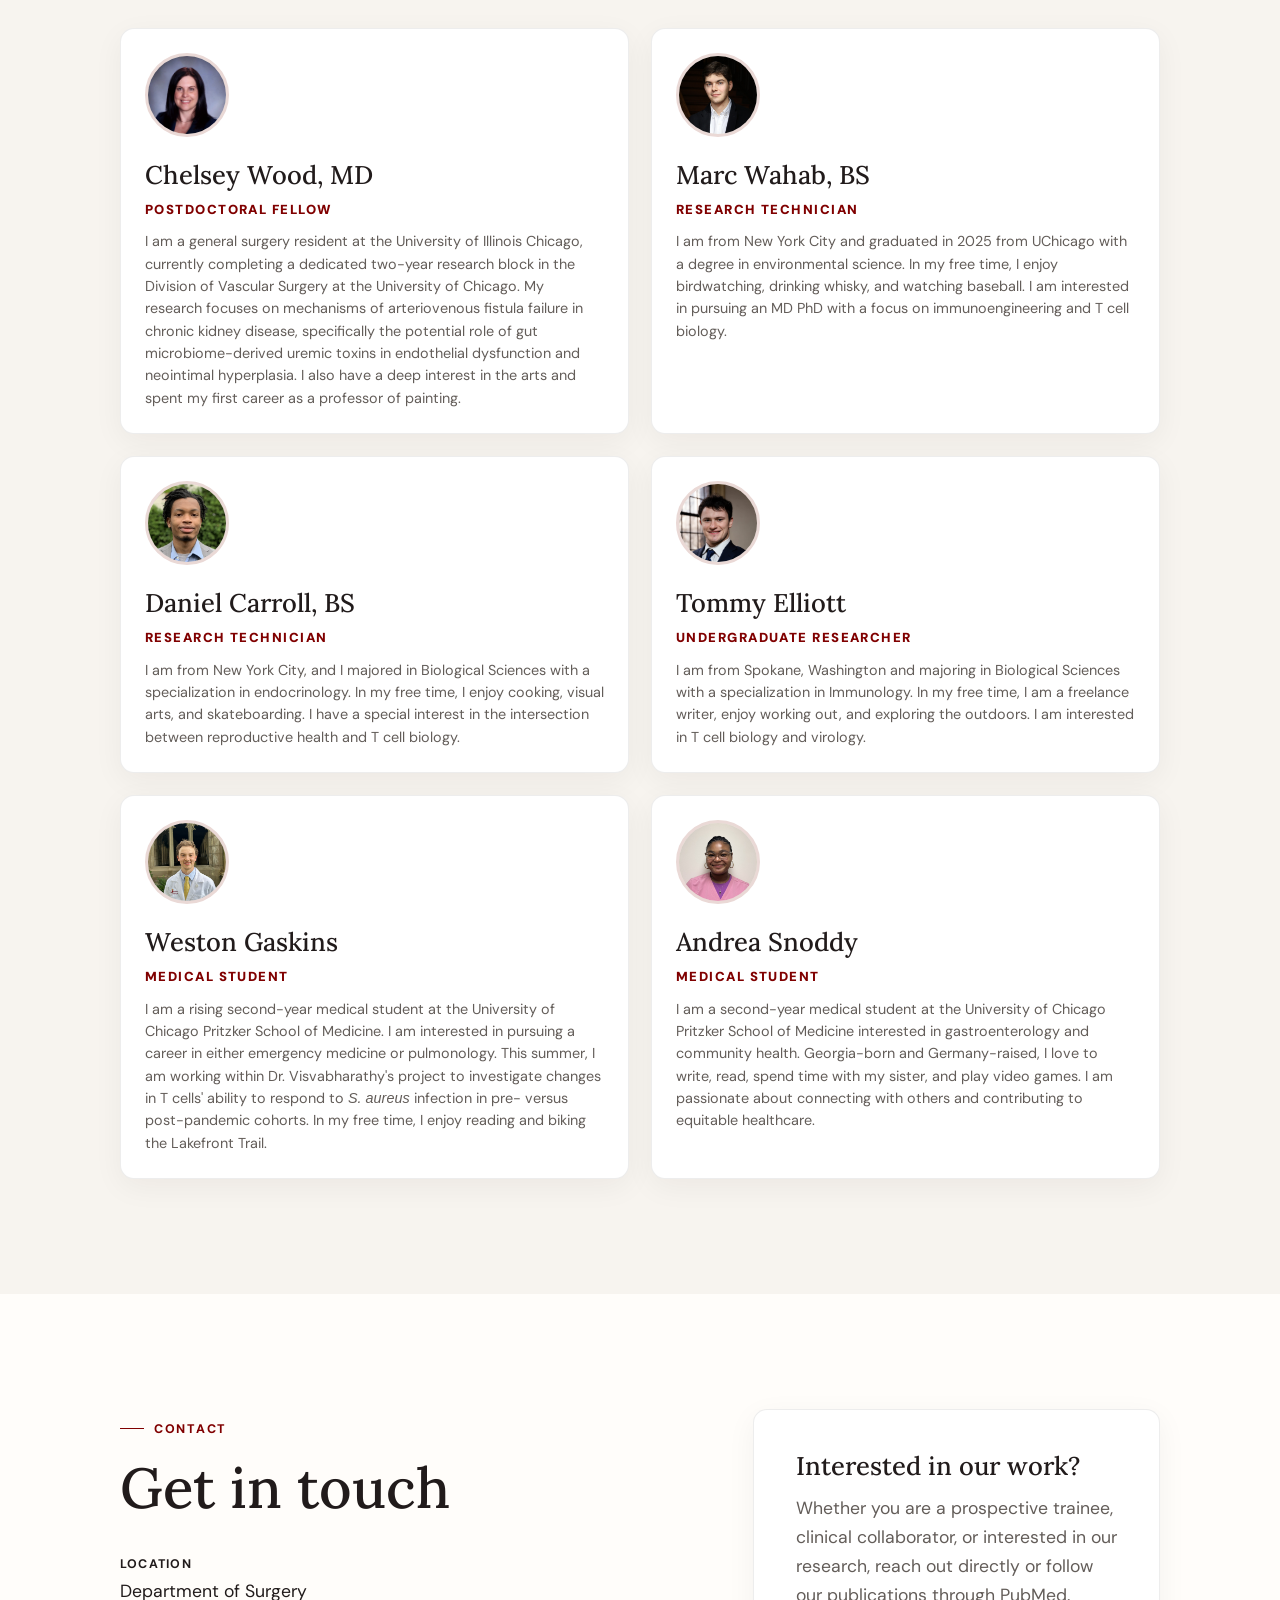
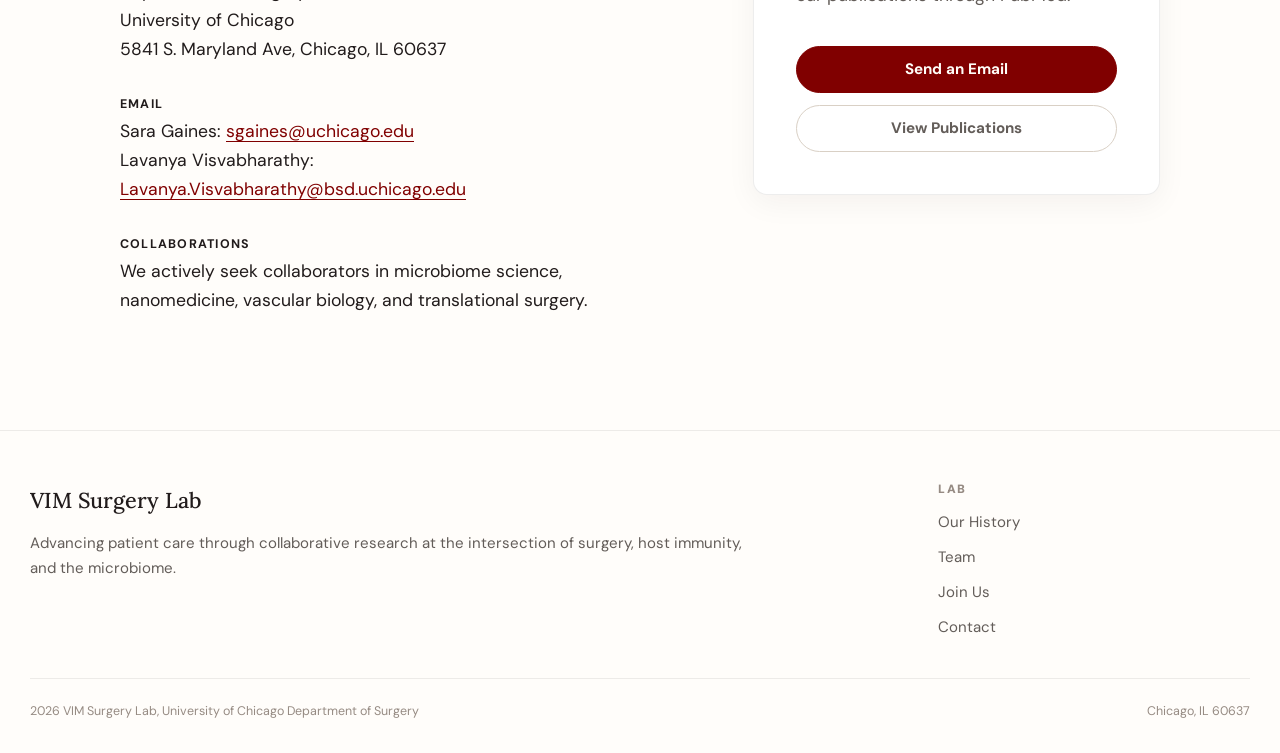
==== commit bbb0003a: "added bios for weston and andrea" ====
--- a/index.html
+++ b/index.html
@@ -294,6 +294,18 @@
               <p class="person-title">Undergraduate Researcher</p>
               <p class="member-bio">I am from Spokane, Washington and majoring in Biological Sciences with a specialization in Immunology. In my free time, I am a freelance writer, enjoy working out, and exploring the outdoors. I am interested in T cell biology and virology.</p>
             </article>
+            <article class="member-card reveal">
+              <img class="avatar avatar-img" src="Lab Website Materials/Headshots/Weston Headshot.jpg" alt="Weston Gaskins">
+              <h3>Weston Gaskins</h3>
+              <p class="person-title">Medical Student</p>
+              <p class="member-bio">I am a rising second-year medical student at the University of Chicago Pritzker School of Medicine. I am interested in pursuing a career in either emergency medicine or pulmonology. This summer, I am working within Dr. Visvabharathy's project to investigate changes in T cells' ability to respond to <em>S. aureus</em> infection in pre- versus post-pandemic cohorts. In my free time, I enjoy reading and biking the Lakefront Trail.</p>
+            </article>
+            <article class="member-card reveal">
+              <img class="avatar avatar-img" src="Lab Website Materials/Headshots/Andrea Headshot.jpg" alt="Andrea Snoddy">
+              <h3>Andrea Snoddy</h3>
+              <p class="person-title">Medical Student</p>
+              <p class="member-bio">I am a second-year medical student at the University of Chicago Pritzker School of Medicine interested in gastroenterology and community health. Georgia-born and Germany-raised, I love to write, read, spend time with my sister, and play video games. I am passionate about connecting with others and contributing to equitable healthcare.</p>
+            </article>
           </div>
         </div>
       </section>
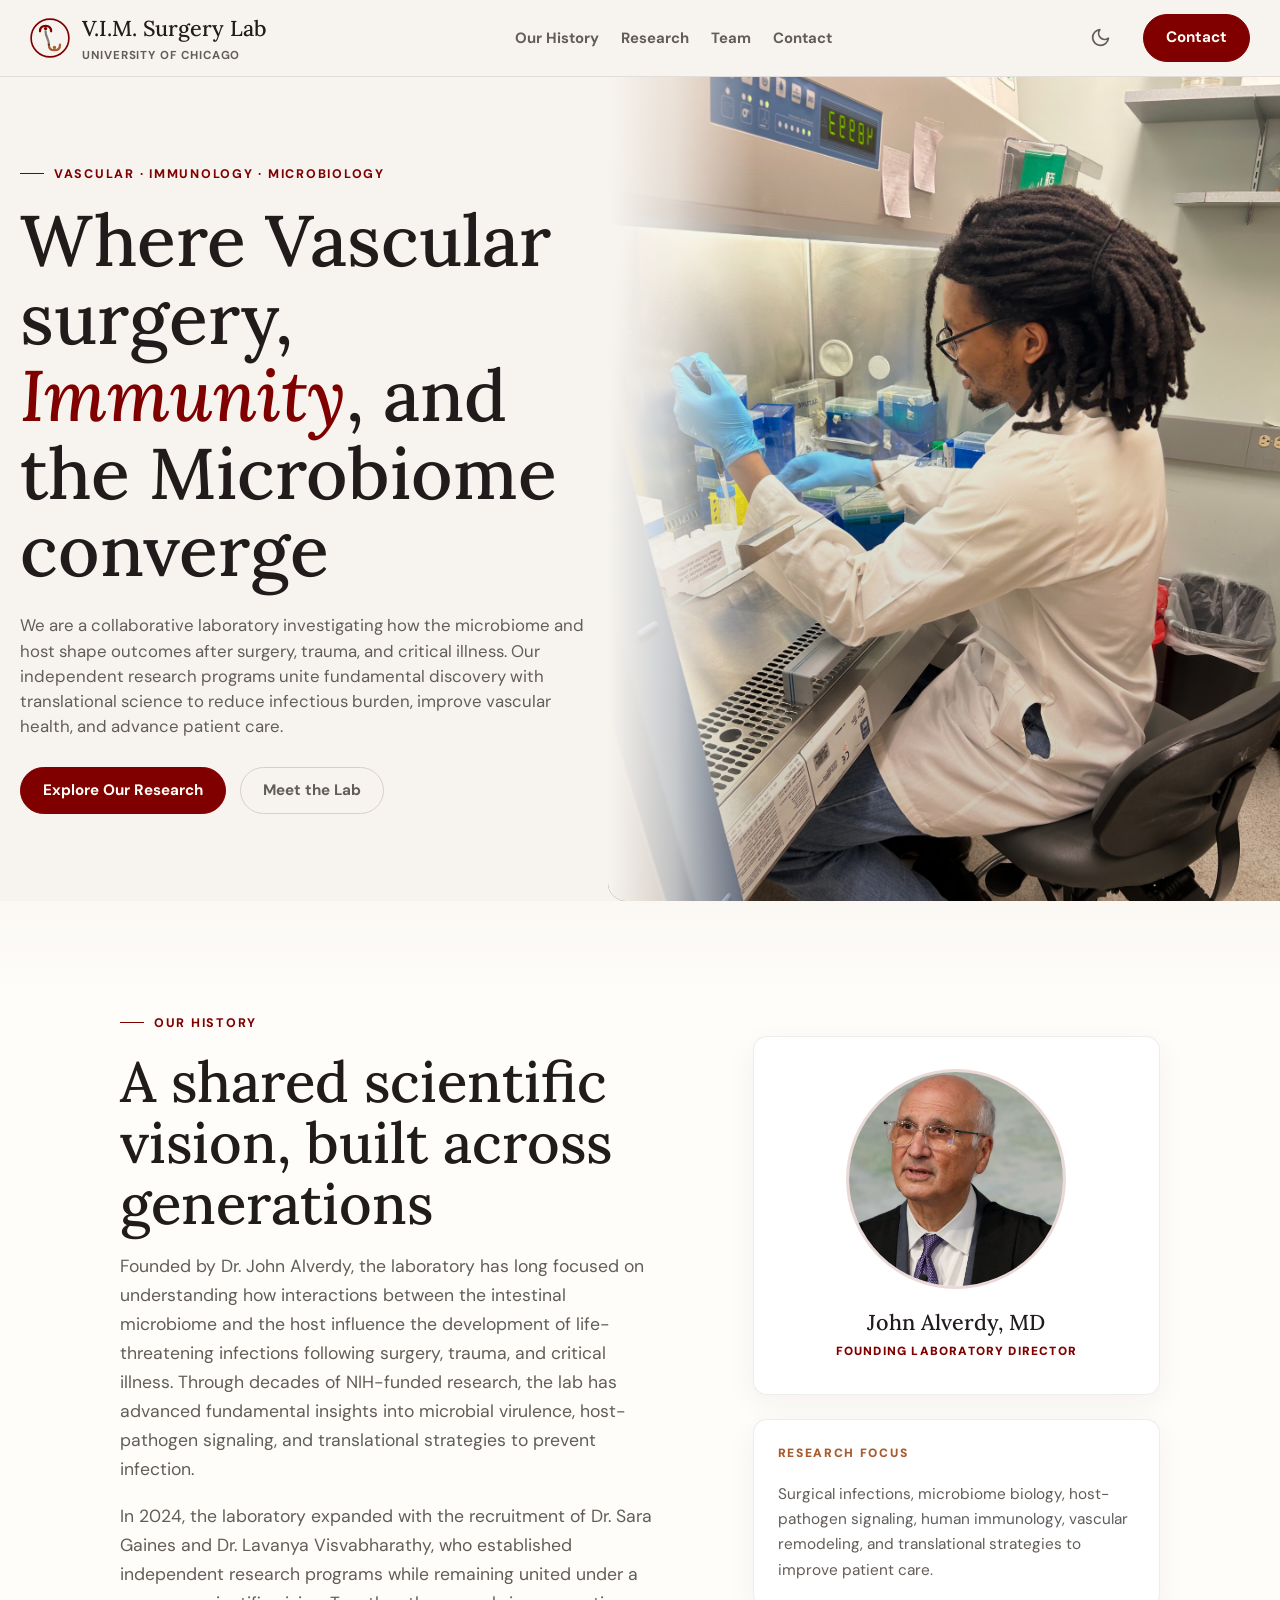
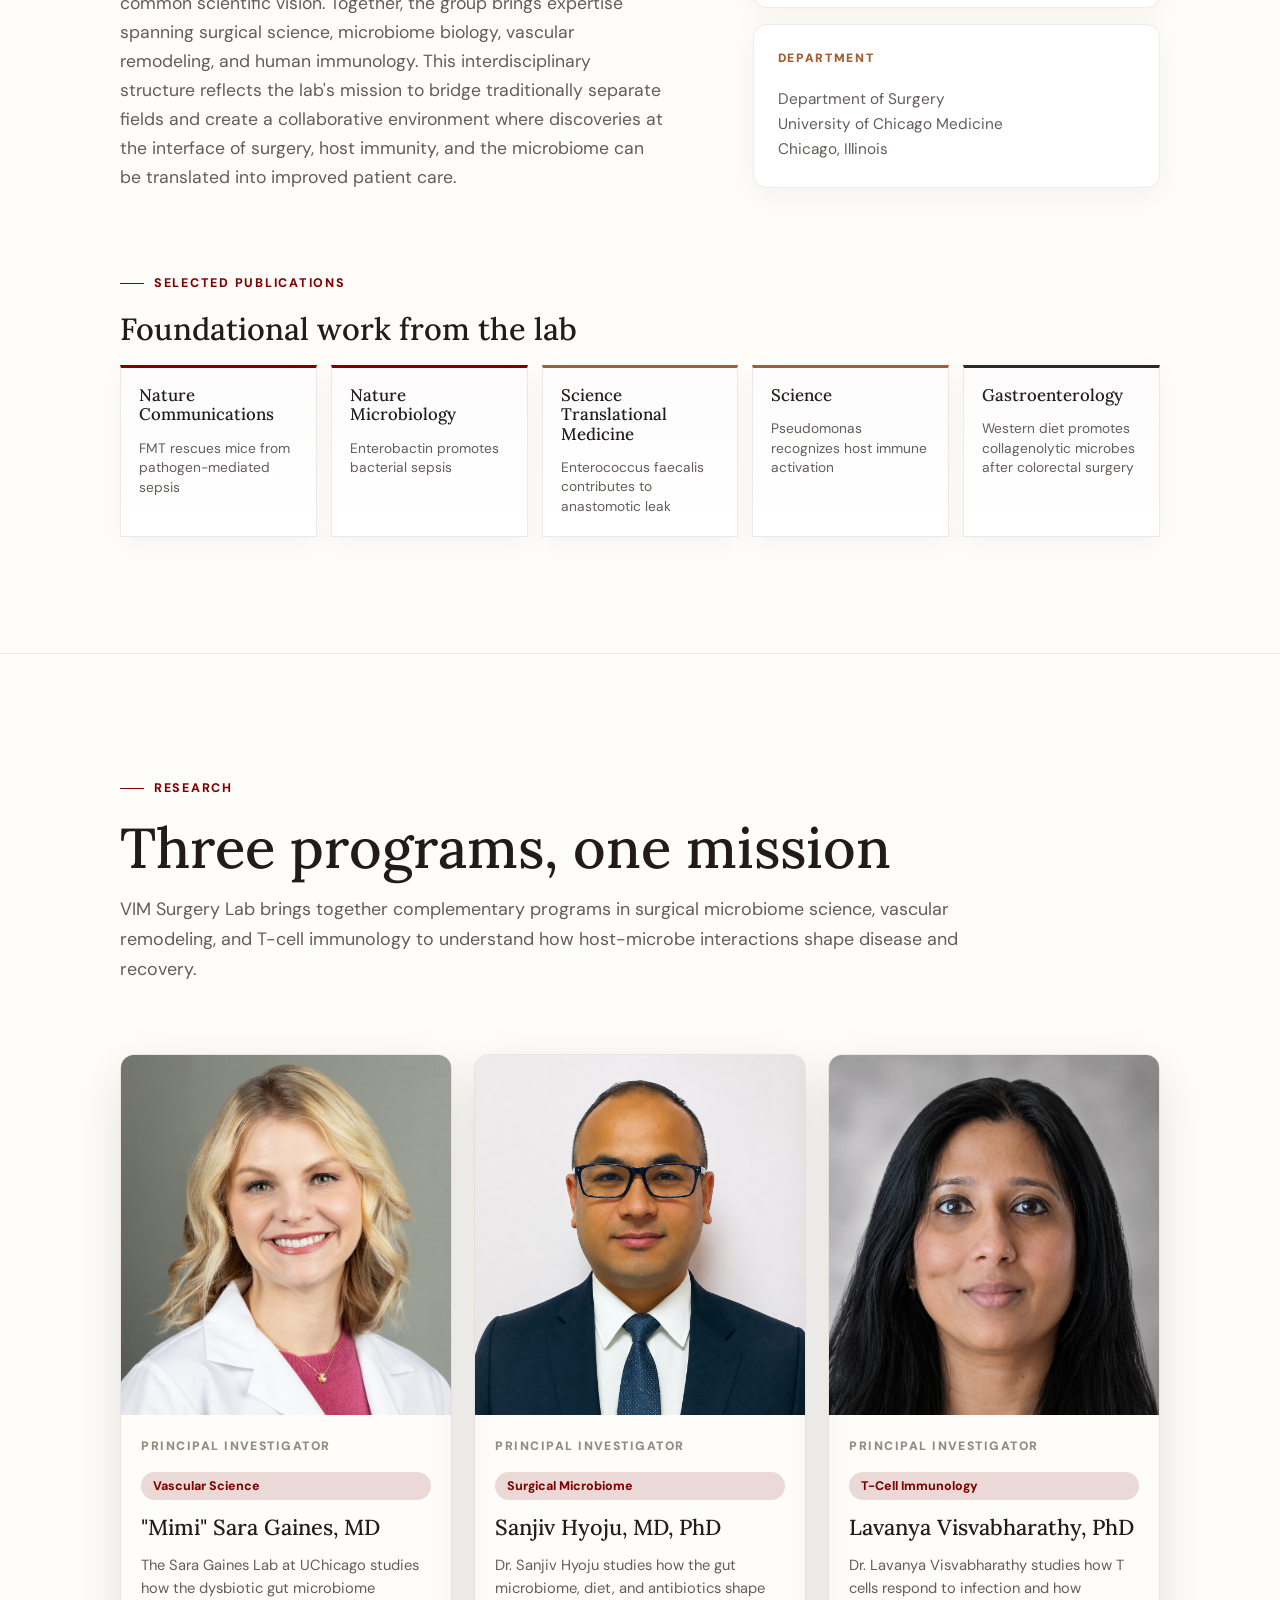
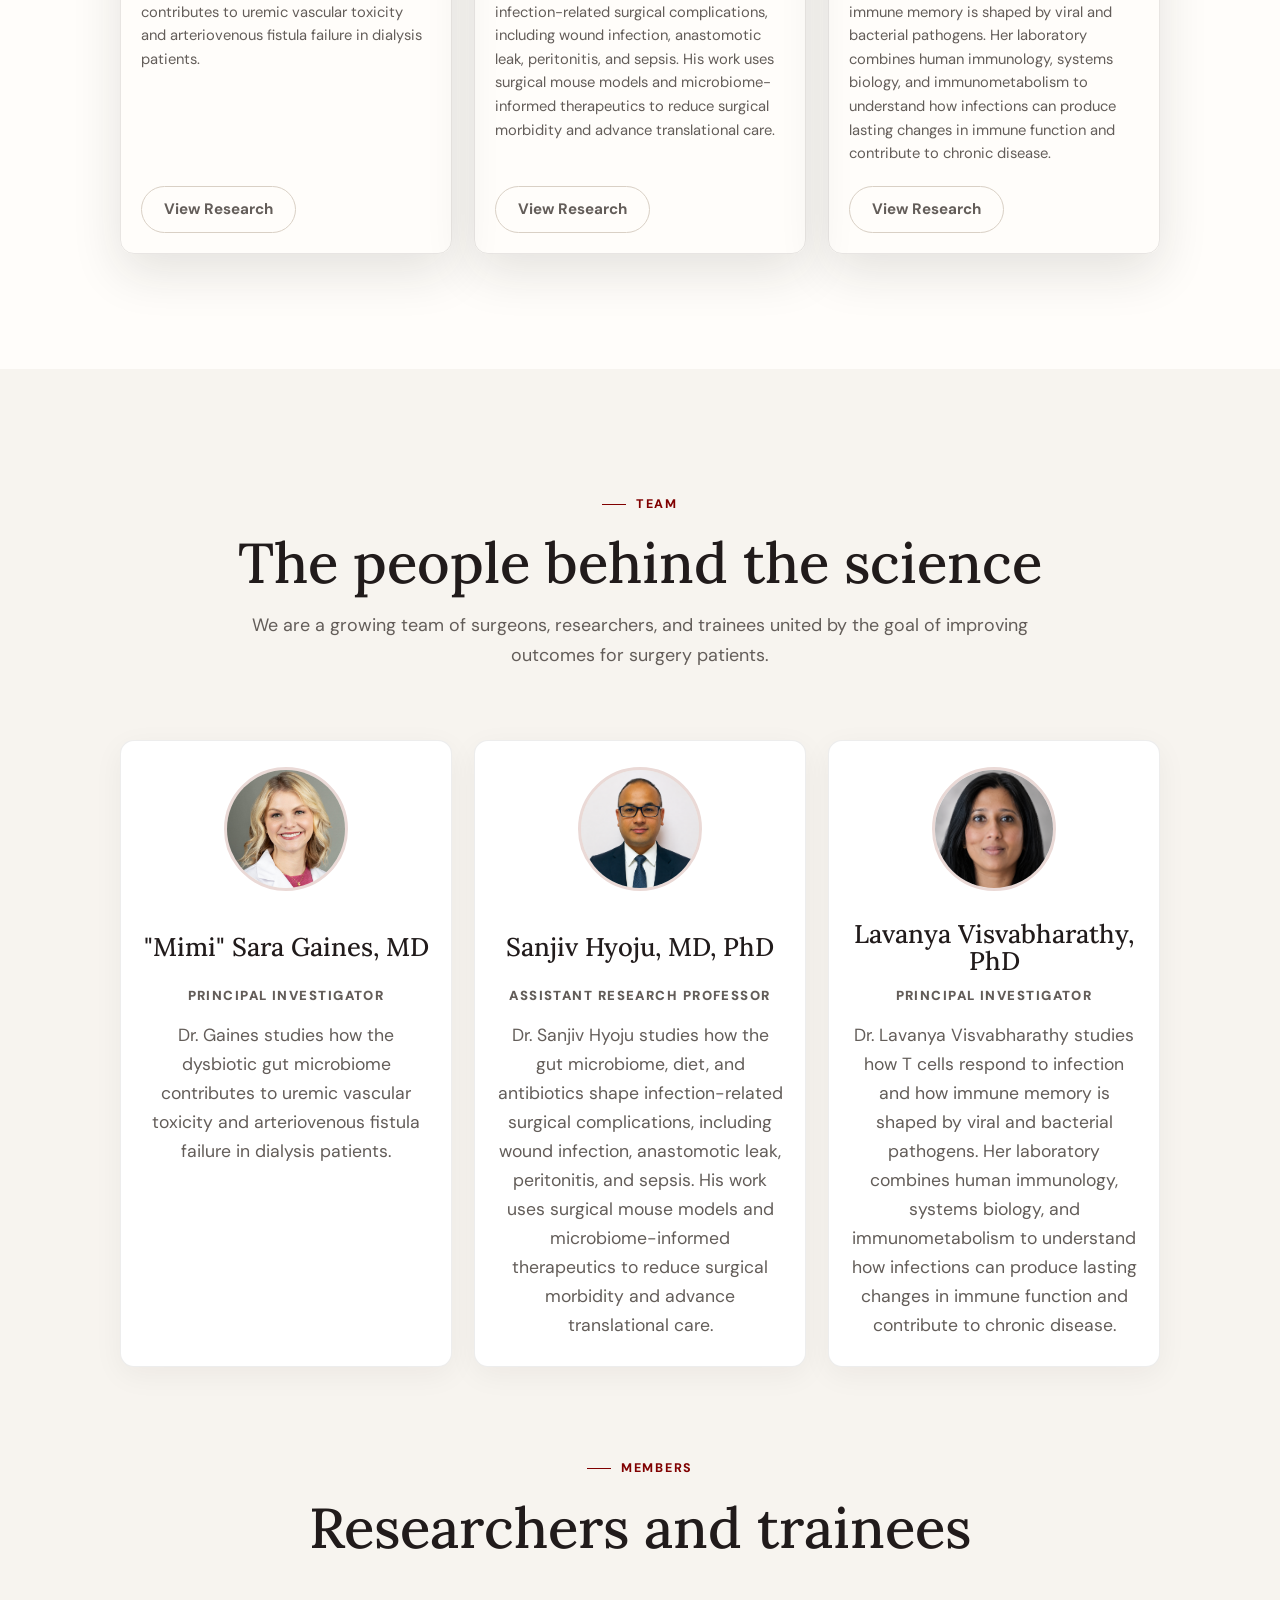
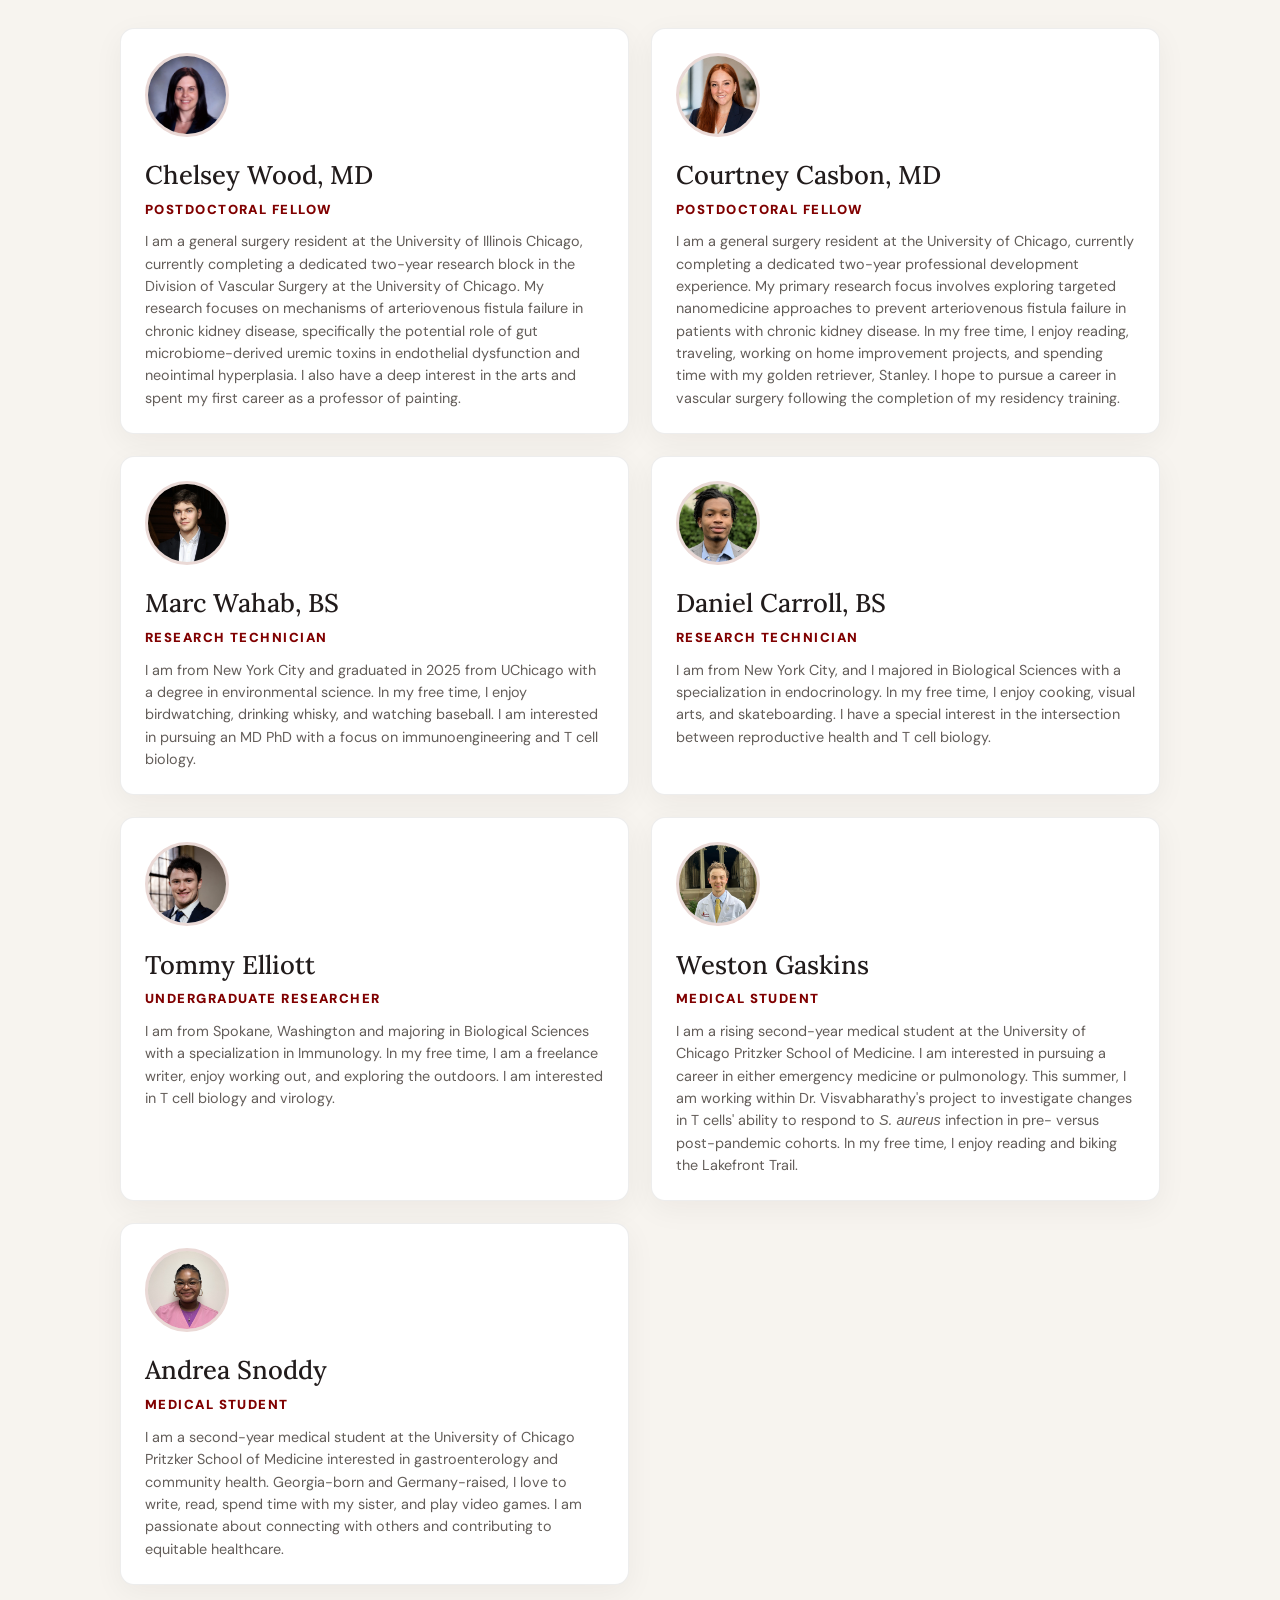
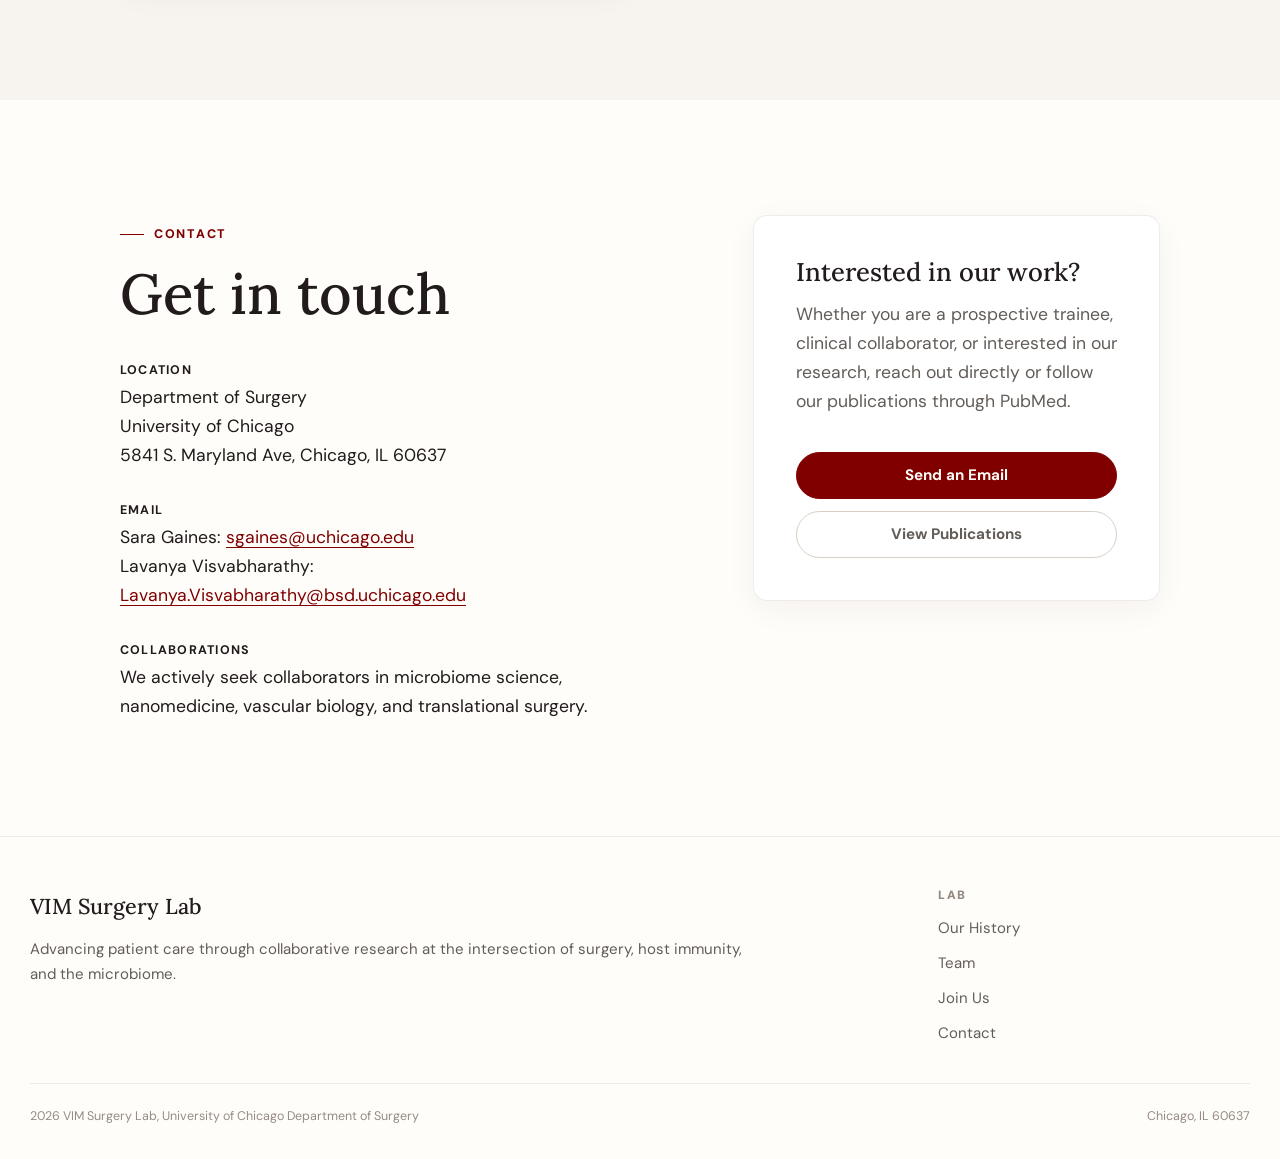
==== commit 6ef9a74a: "added Courtney's bio and Lavanya's research page" ====
--- a/index.html
+++ b/index.html
@@ -231,7 +231,7 @@
                 <p>
                   Dr. Lavanya Visvabharathy studies how T cells respond to infection and how immune memory is shaped by viral and bacterial pathogens. Her laboratory combines human immunology, systems biology, and immunometabolism to understand how infections can produce lasting changes in immune function and contribute to chronic disease.
                 </p>
-                <a class="button secondary card-button" href="research-pi-three.html">View Research</a>
+                <a class="button secondary card-button" href="/research-visvabharathy">View Research</a>
               </div>
             </article>
           </div>
@@ -275,6 +275,12 @@
               <h3>Chelsey Wood, MD</h3>
               <p class="person-title">Postdoctoral Fellow</p>
               <p class="member-bio">I am a general surgery resident at the University of Illinois Chicago, currently completing a dedicated two-year research block in the Division of Vascular Surgery at the University of Chicago. My research focuses on mechanisms of arteriovenous fistula failure in chronic kidney disease, specifically the potential role of gut microbiome-derived uremic toxins in endothelial dysfunction and neointimal hyperplasia. I also have a deep interest in the arts and spent my first career as a professor of painting.</p>
+            </article>
+            <article class="member-card reveal">
+              <img class="avatar avatar-img" src="Lab Website Materials/Headshots/Courtney Headshot.jpeg" alt="Courtney Casbon, MD">
+              <h3>Courtney Casbon, MD</h3>
+              <p class="person-title">Postdoctoral Fellow</p>
+              <p class="member-bio">I am a general surgery resident at the University of Chicago, currently completing a dedicated two-year professional development experience. My primary research focus involves exploring targeted nanomedicine approaches to prevent arteriovenous fistula failure in patients with chronic kidney disease. In my free time, I enjoy reading, traveling, working on home improvement projects, and spending time with my golden retriever, Stanley. I hope to pursue a career in vascular surgery following the completion of my residency training.</p>
             </article>
             <article class="member-card reveal">
               <img class="avatar avatar-img" src="Lab Website Materials/Headshots/Marc Wahab Headshot.jpg" alt="Marc Wahab, BS">
--- a/styles.css
+++ b/styles.css
@@ -867,6 +867,54 @@
   gap: clamp(24px, 4.5vw, 52px);
 }
 
+.project-detail-panel {
+  align-self: center;
+  min-width: 0;
+  padding: clamp(24px, 3.5vw, 38px);
+  border: 1px solid color-mix(in srgb, var(--text) 10%, transparent);
+  border-radius: 8px;
+  background: var(--surface-strong);
+  box-shadow: var(--shadow);
+}
+
+.project-detail-panel h3 {
+  margin-bottom: 22px;
+  font-size: clamp(1.3rem, 2vw, 1.75rem);
+}
+
+.project-detail-list {
+  display: grid;
+  gap: 18px;
+  margin: 0;
+  padding: 0;
+  list-style: none;
+}
+
+.project-detail-list li {
+  display: grid;
+  grid-template-columns: 34px minmax(0, 1fr);
+  gap: 12px;
+  align-items: start;
+}
+
+.project-detail-list li + li {
+  padding-top: 18px;
+  border-top: 1px solid color-mix(in srgb, var(--text) 9%, transparent);
+}
+
+.project-detail-list span {
+  color: var(--accent);
+  font-size: .76rem;
+  font-weight: 800;
+}
+
+.project-detail-list p {
+  margin: 0;
+  color: var(--muted);
+  font-size: .9rem;
+  line-height: 1.5;
+}
+
 .project.reverse {
   direction: rtl;
 }
@@ -915,6 +963,16 @@
   justify-self: center;
 }
 
+.project-visual.project-microscopy {
+  aspect-ratio: auto;
+  background: #000;
+}
+
+.project-microscopy img {
+  display: block;
+  height: auto;
+}
+
 .project-media-stack {
   display: grid;
   min-width: 0;
@@ -1028,6 +1086,16 @@
   margin-top: 10px;
   font-size: .96rem;
   line-height: 1.55;
+}
+
+.research-detail-section .project .project-detail-list p {
+  margin: 0;
+  font-size: .9rem;
+  line-height: 1.5;
+}
+
+.research-detail-section .project .project-detail-panel h3 {
+  margin-bottom: 22px;
 }
 
 .research-detail-section .project-tag {
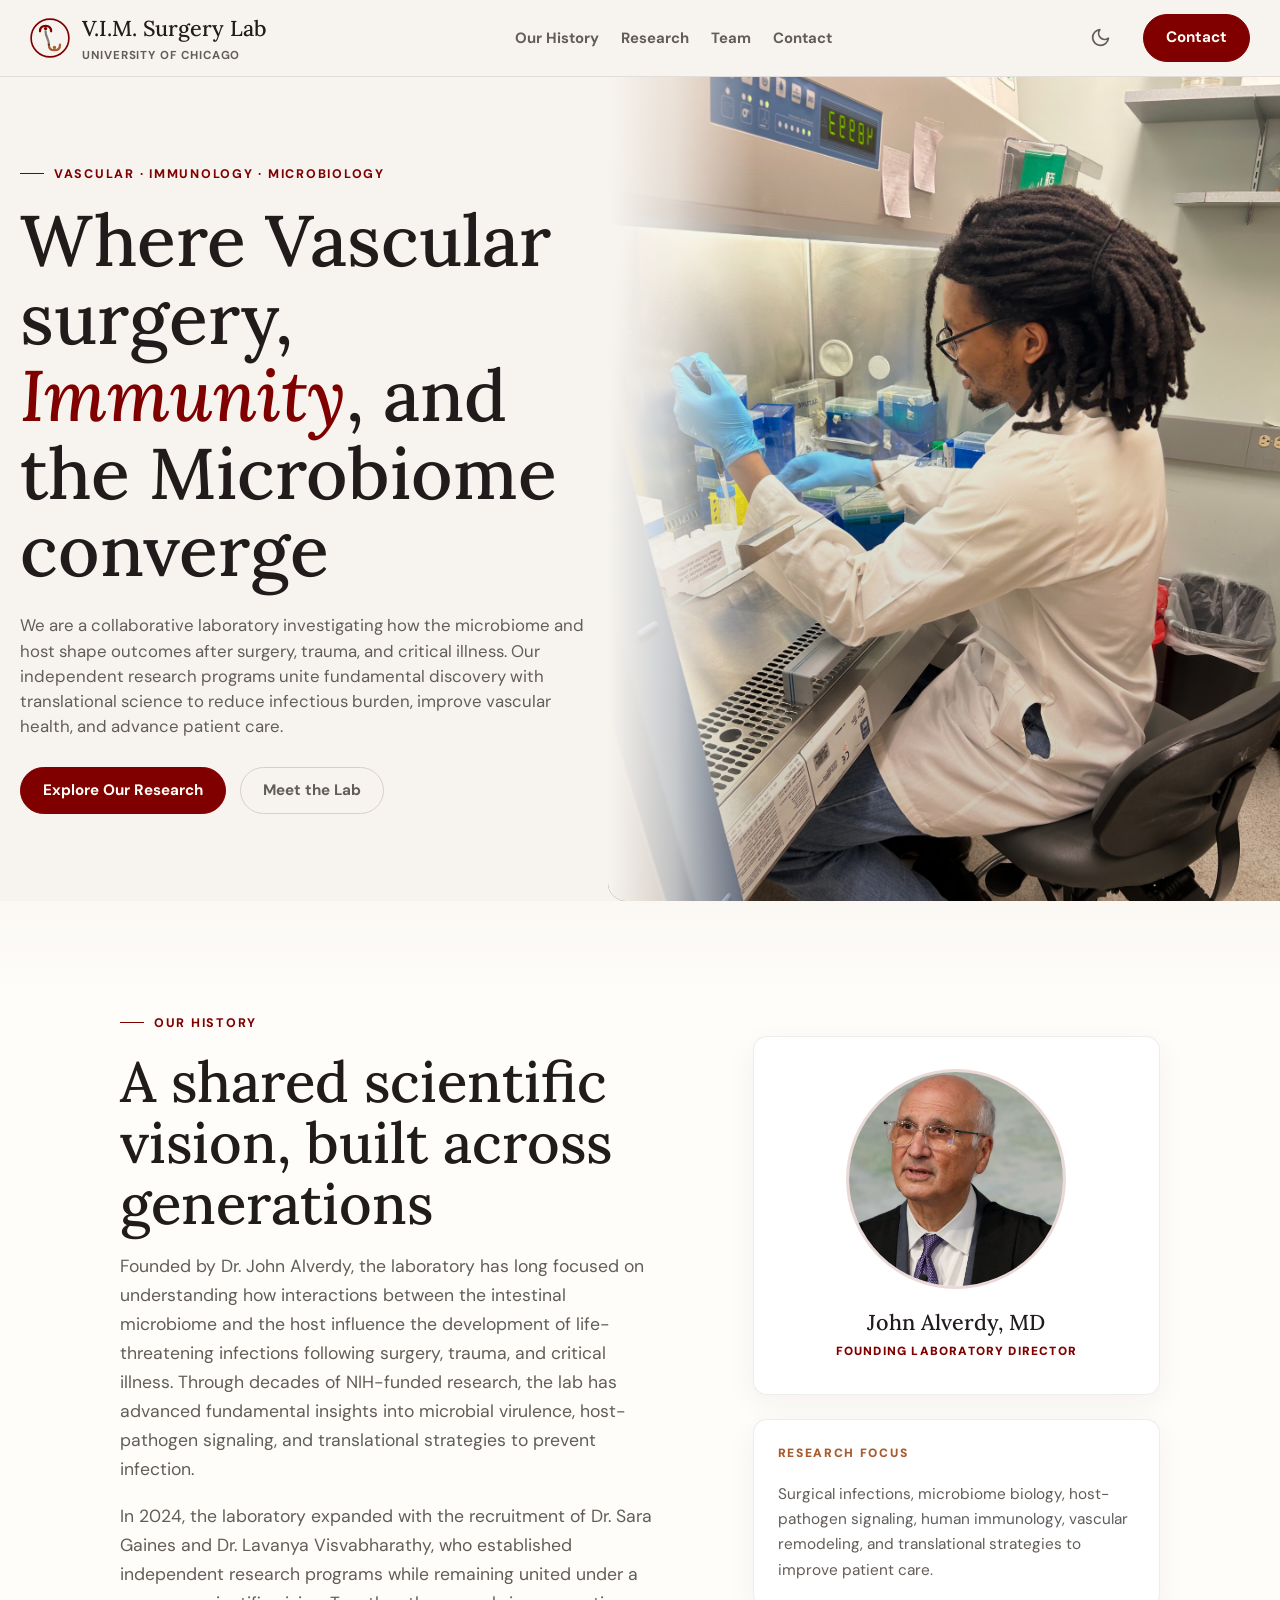
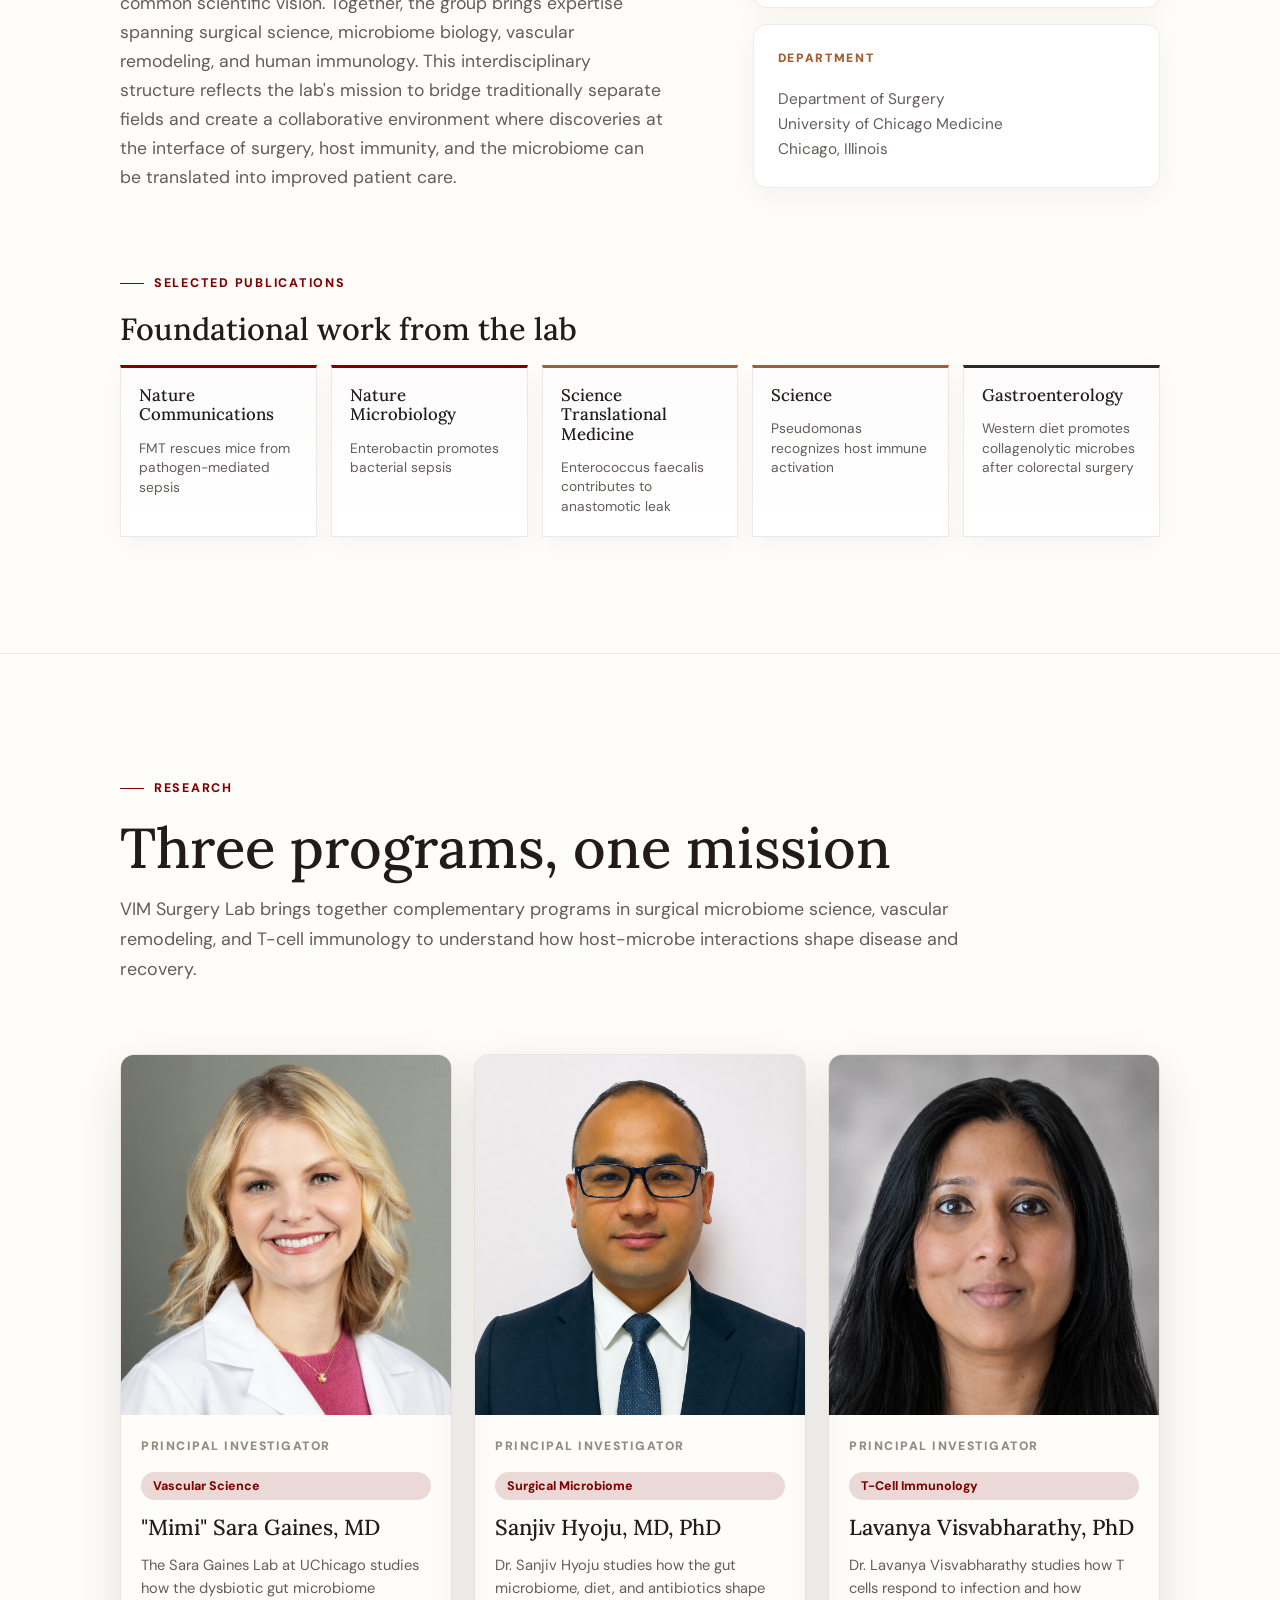
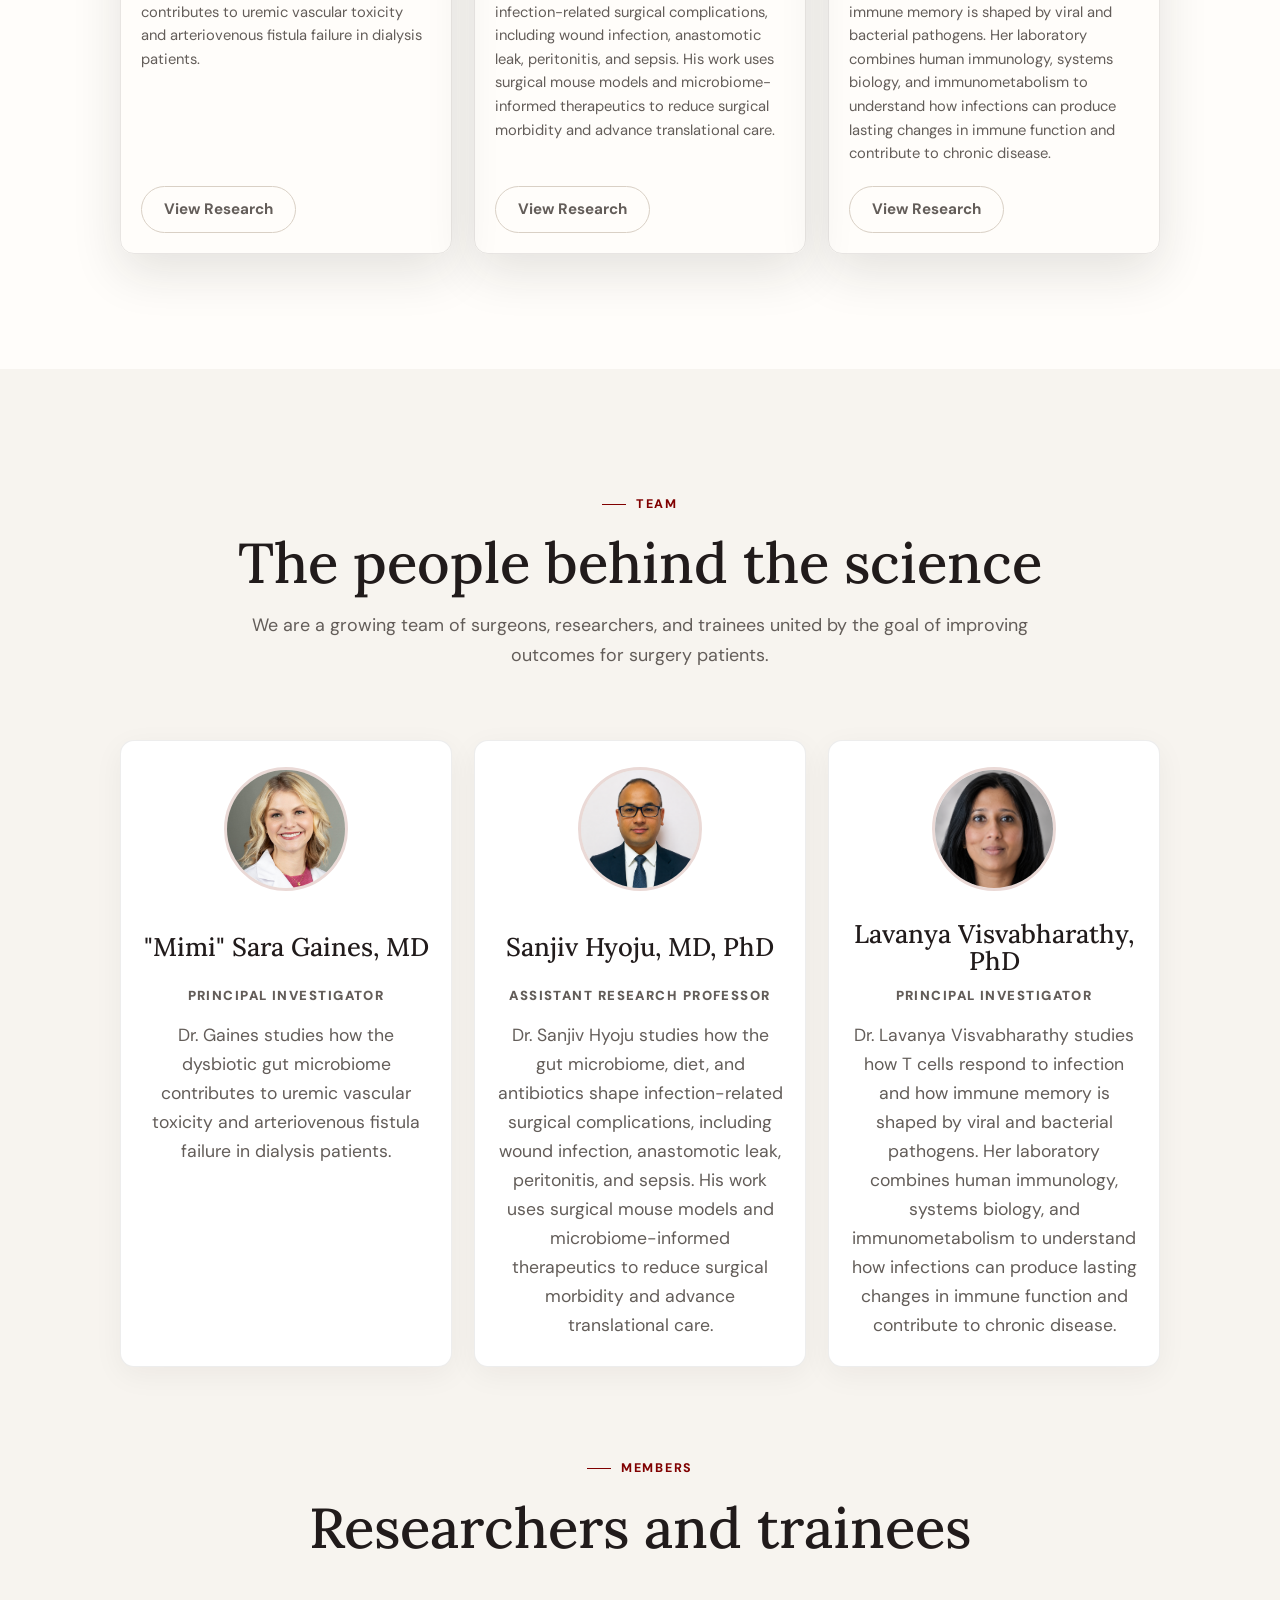
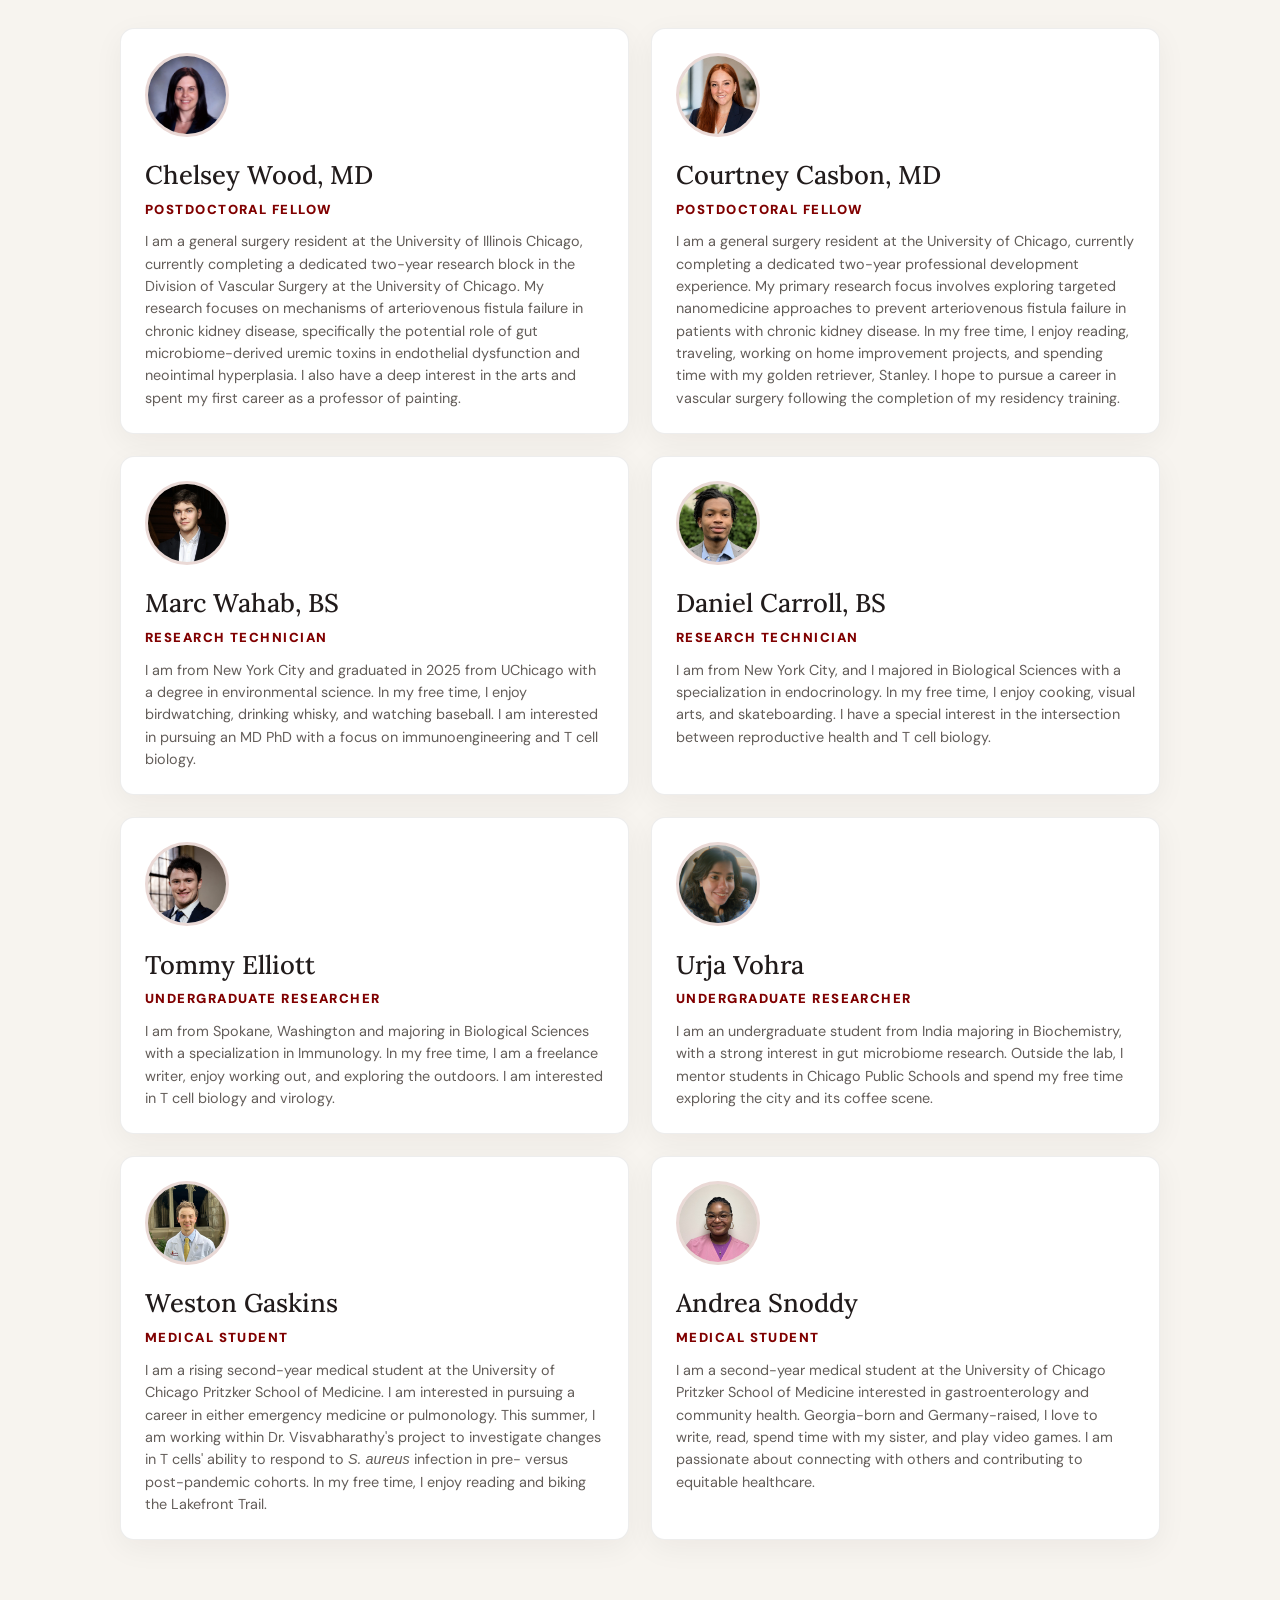
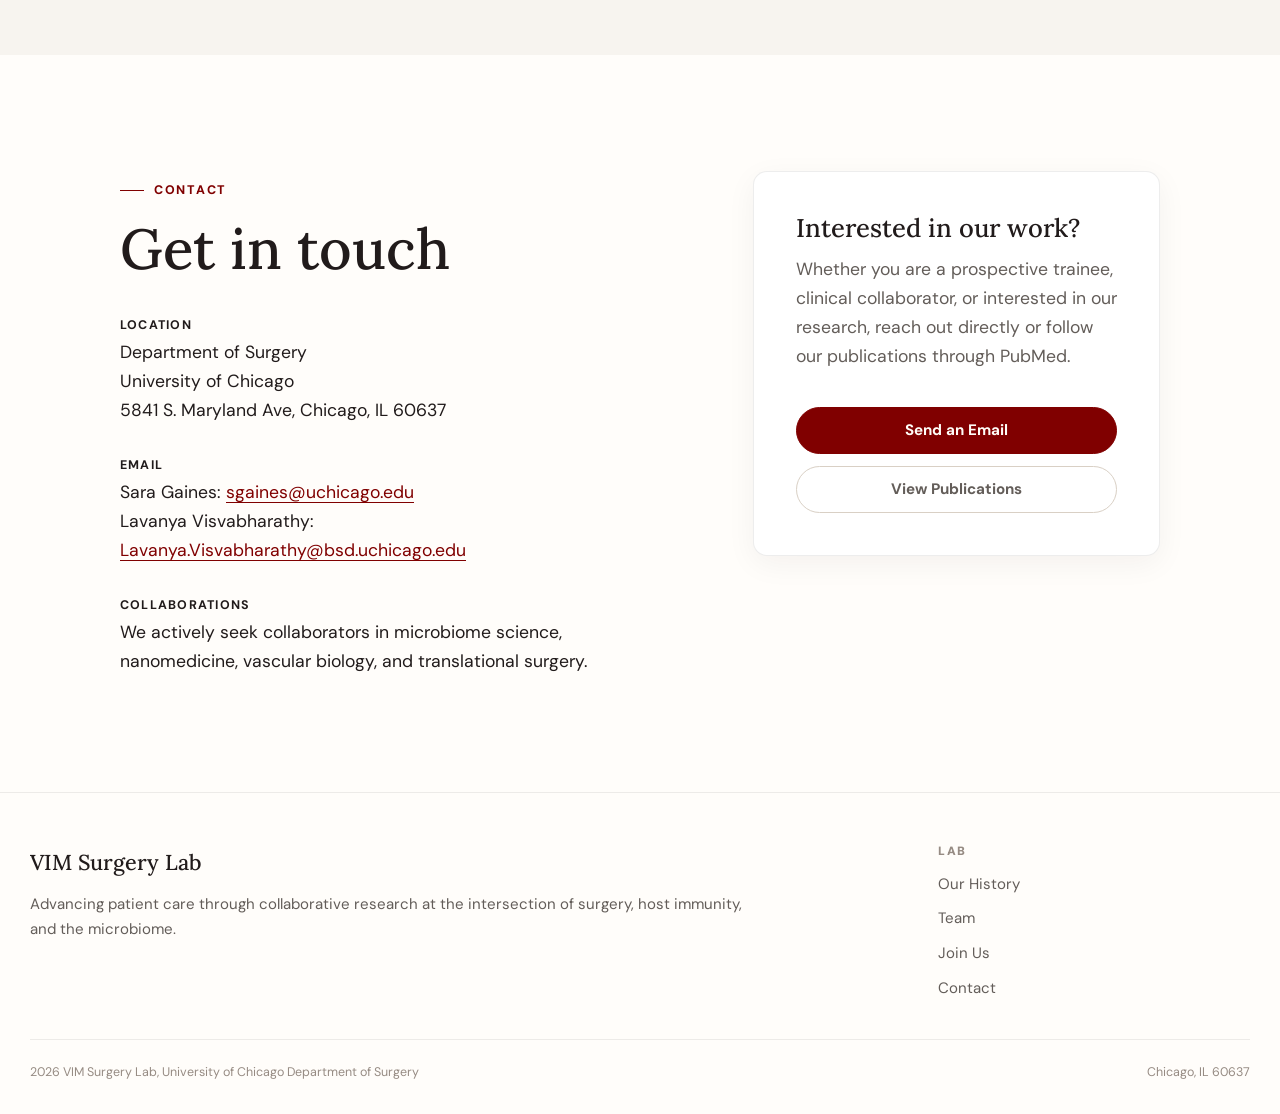
==== commit 24e07230: "adding urja's bio to the main page" ====
--- a/index.html
+++ b/index.html
@@ -301,6 +301,12 @@
               <p class="member-bio">I am from Spokane, Washington and majoring in Biological Sciences with a specialization in Immunology. In my free time, I am a freelance writer, enjoy working out, and exploring the outdoors. I am interested in T cell biology and virology.</p>
             </article>
             <article class="member-card reveal">
+              <img class="avatar avatar-img" src="Lab Website Materials/Headshots/Urja Headshot Upright.jpg" alt="Urja Vohra">
+              <h3>Urja Vohra</h3>
+              <p class="person-title">Undergraduate Researcher</p>
+              <p class="member-bio">I am an undergraduate student from India majoring in Biochemistry, with a strong interest in gut microbiome research. Outside the lab, I mentor students in Chicago Public Schools and spend my free time exploring the city and its coffee scene.</p>
+            </article>
+            <article class="member-card reveal">
               <img class="avatar avatar-img" src="Lab Website Materials/Headshots/Weston Headshot.jpg" alt="Weston Gaskins">
               <h3>Weston Gaskins</h3>
               <p class="person-title">Medical Student</p>
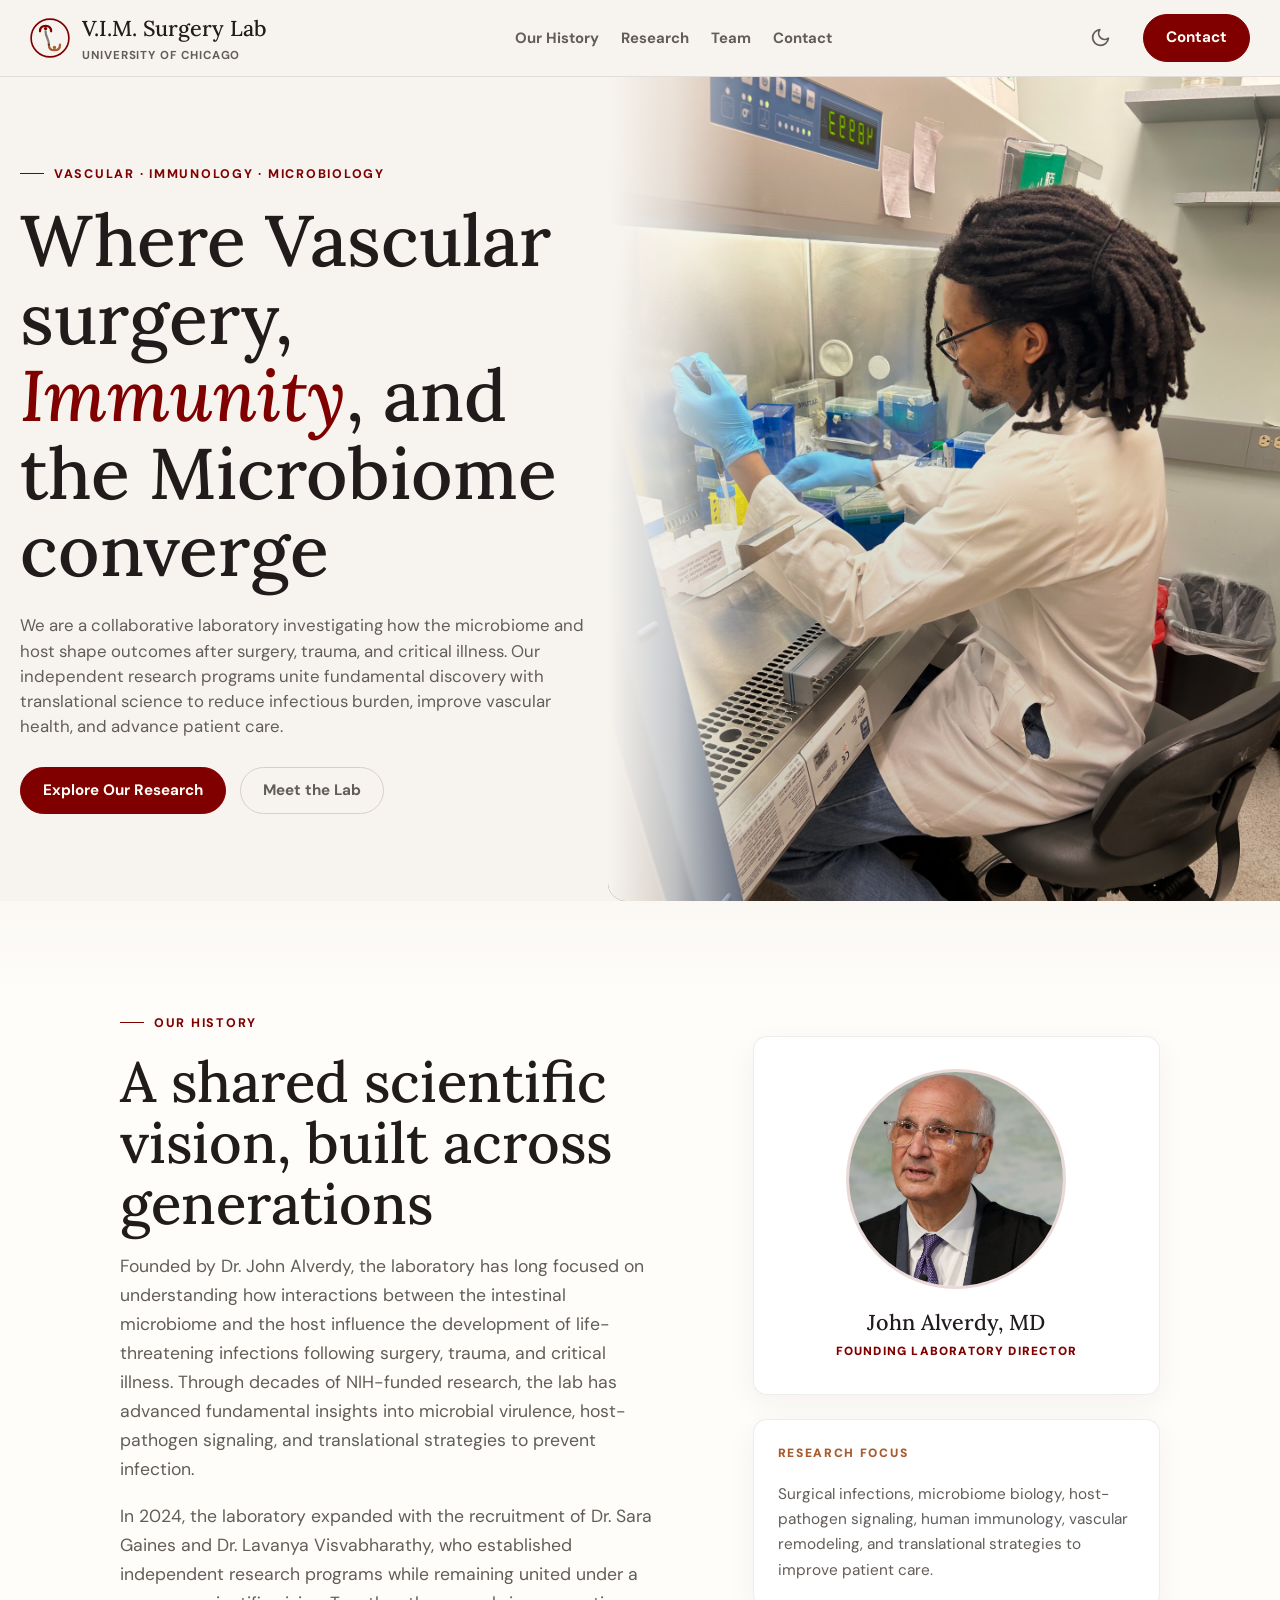
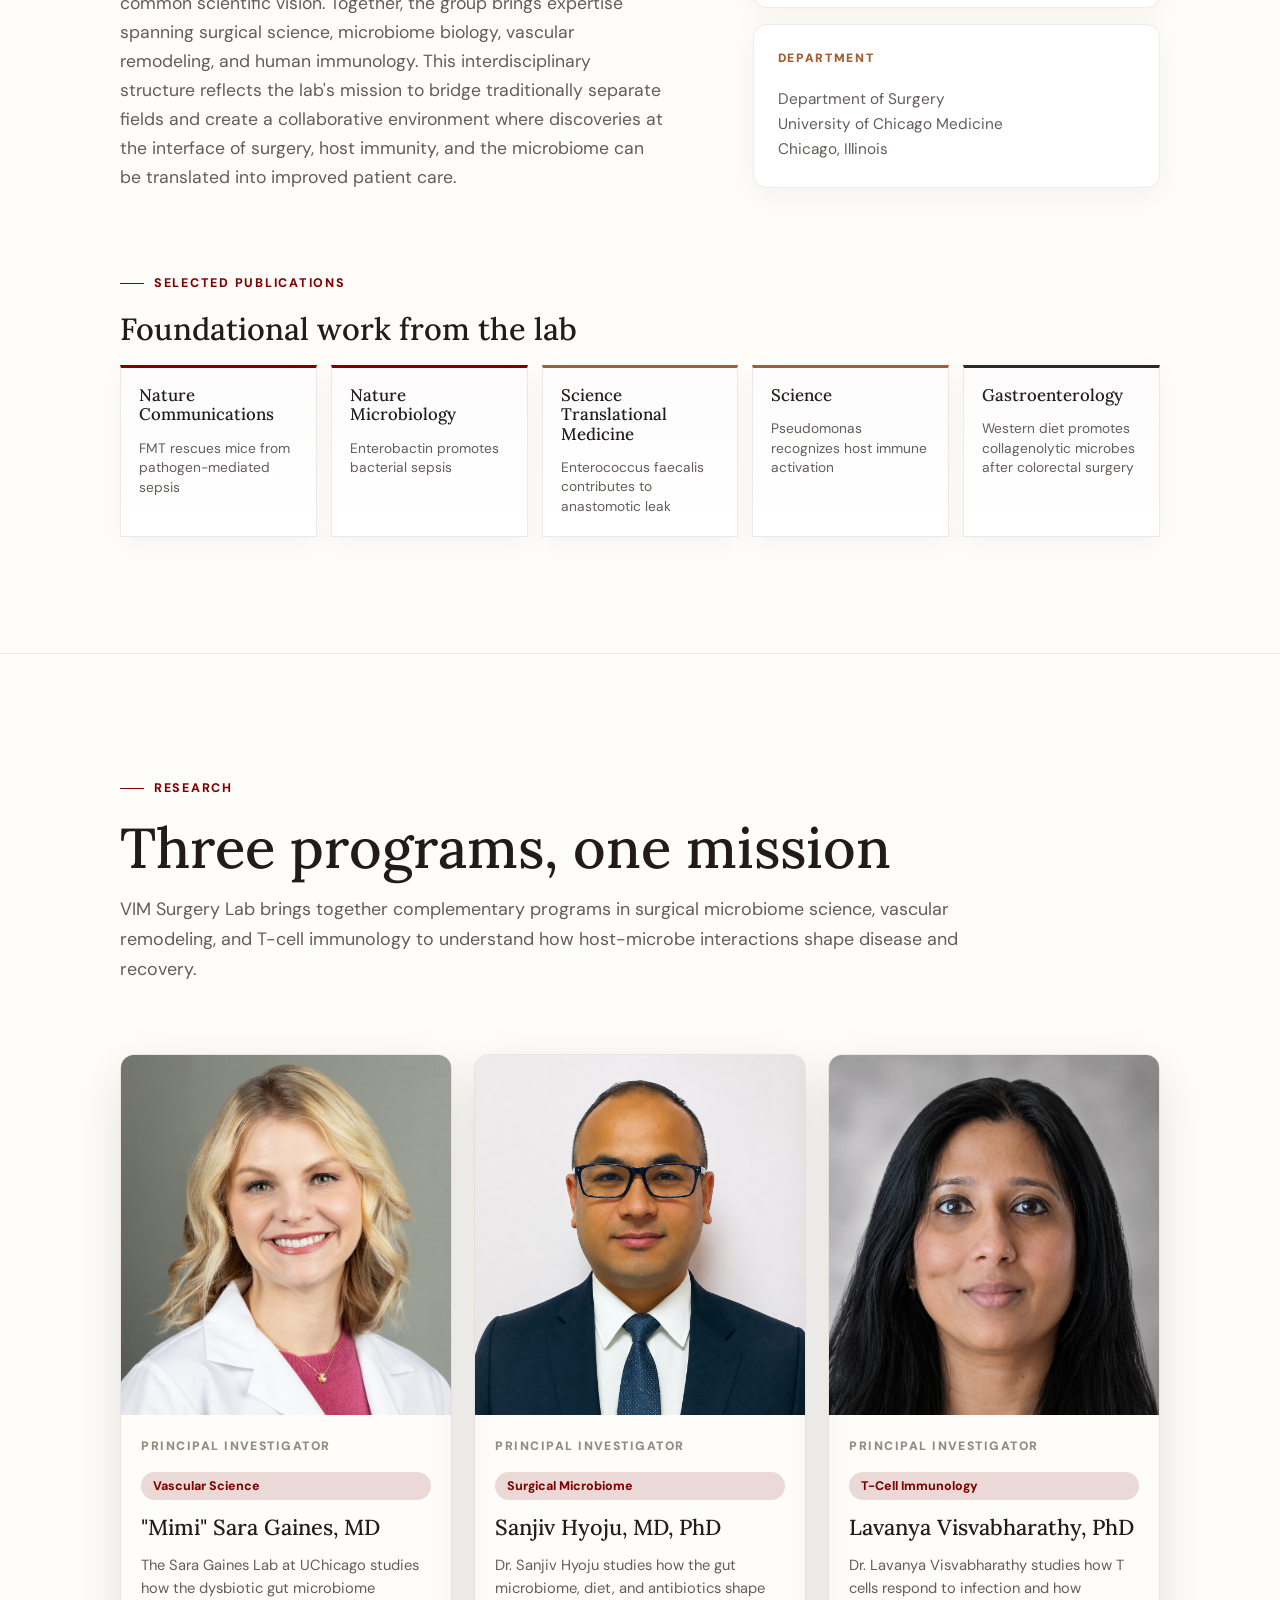
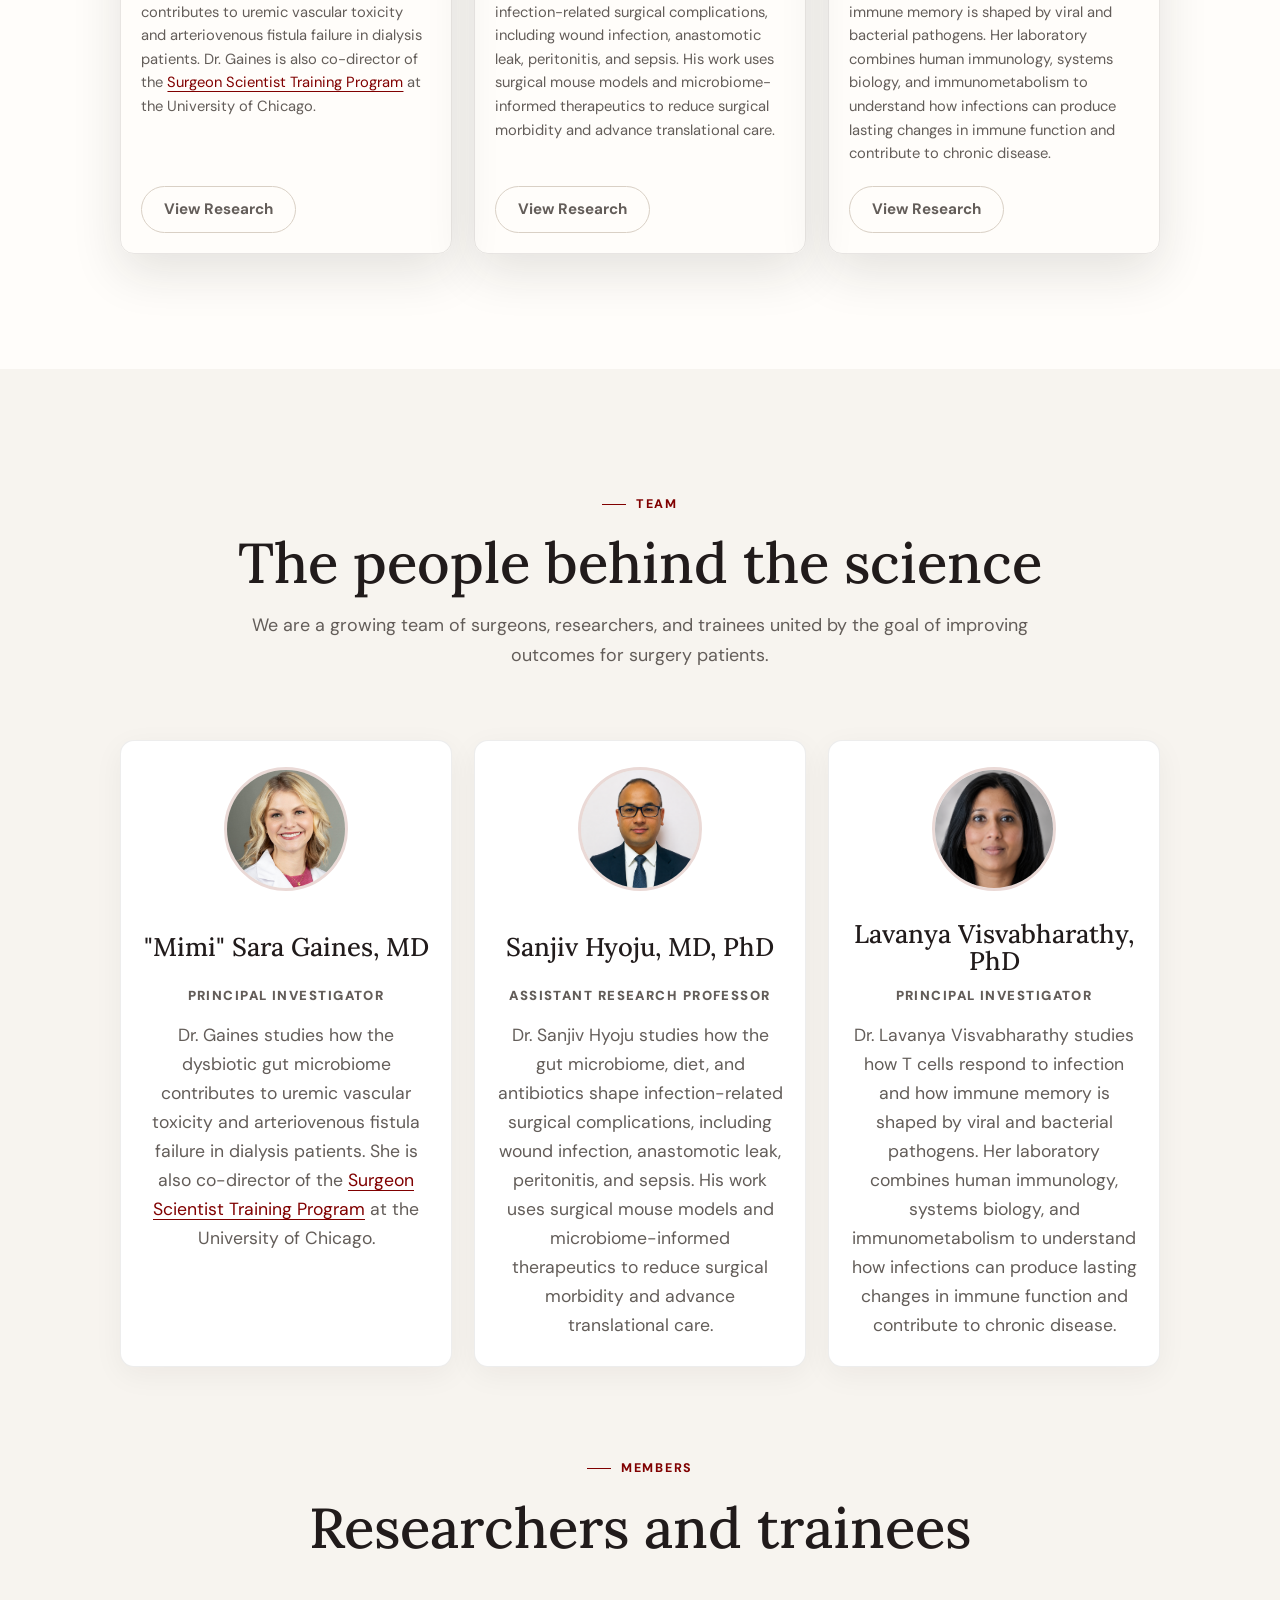
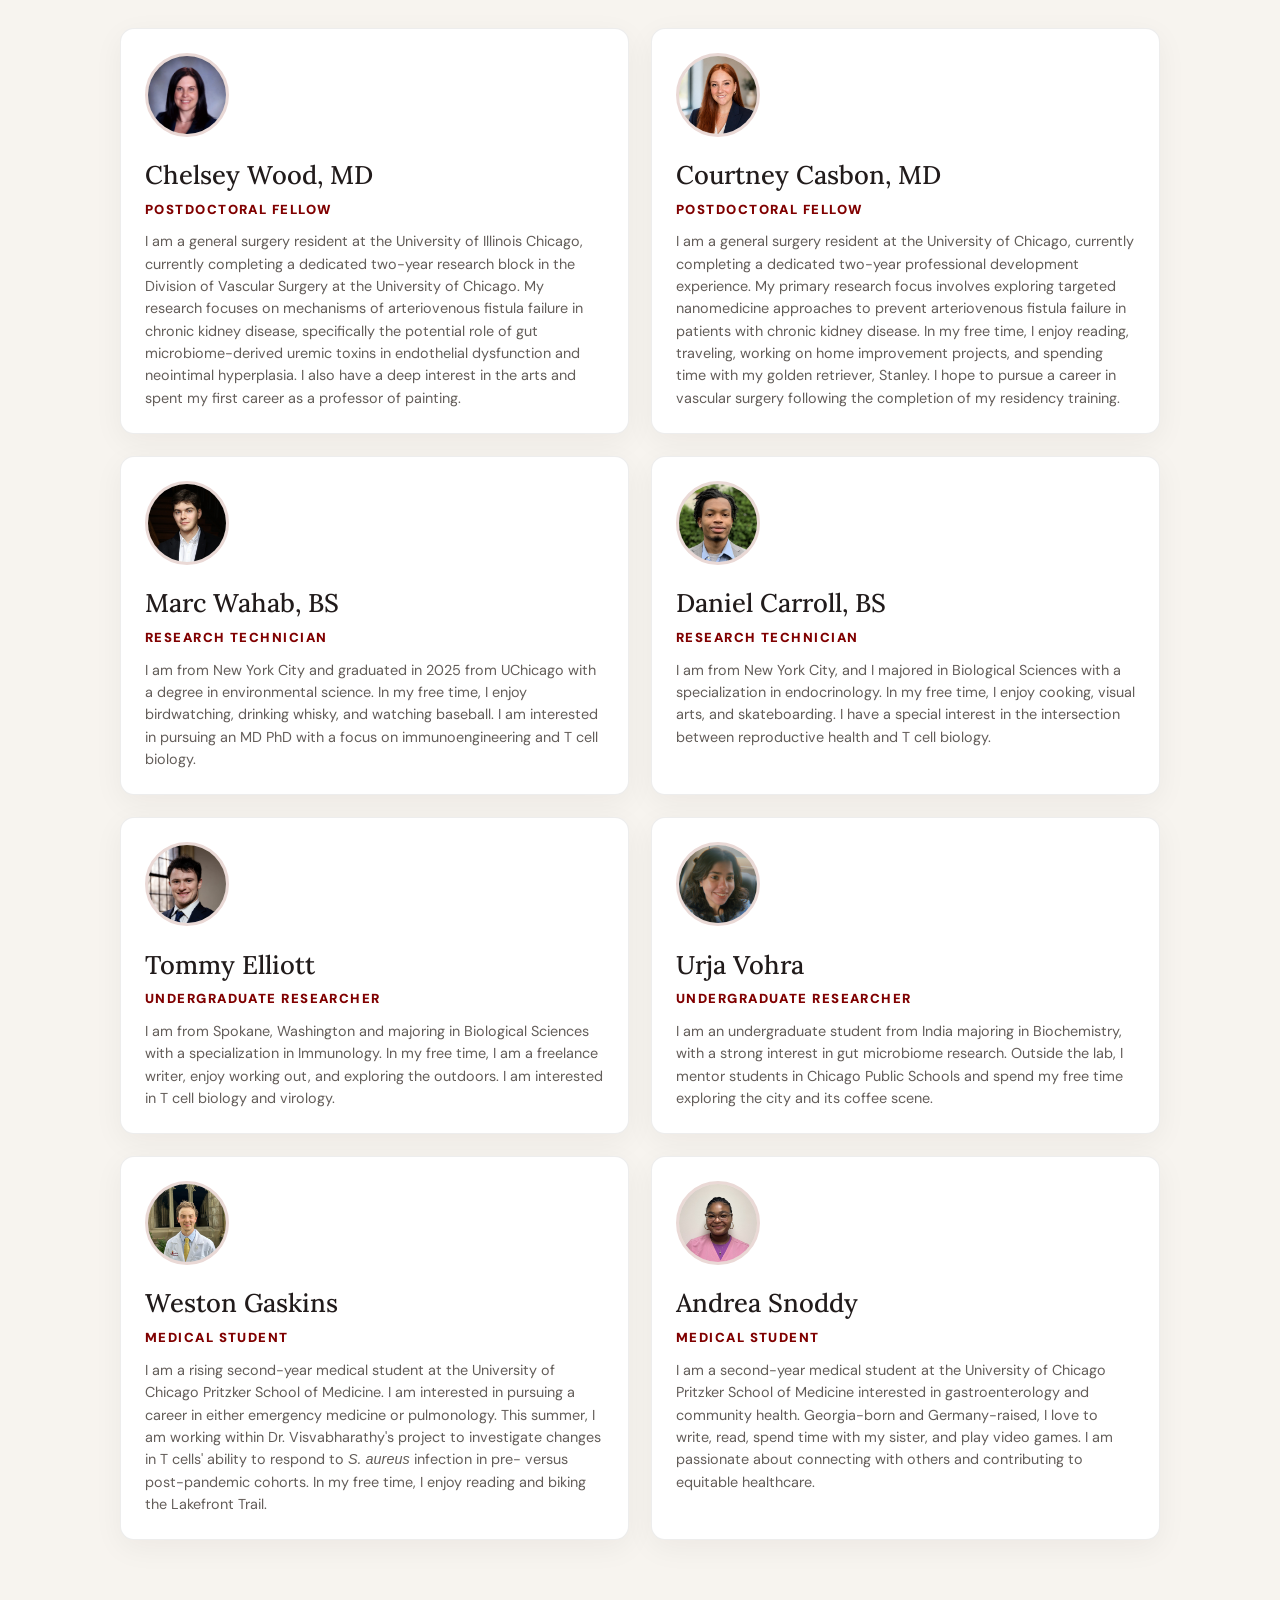
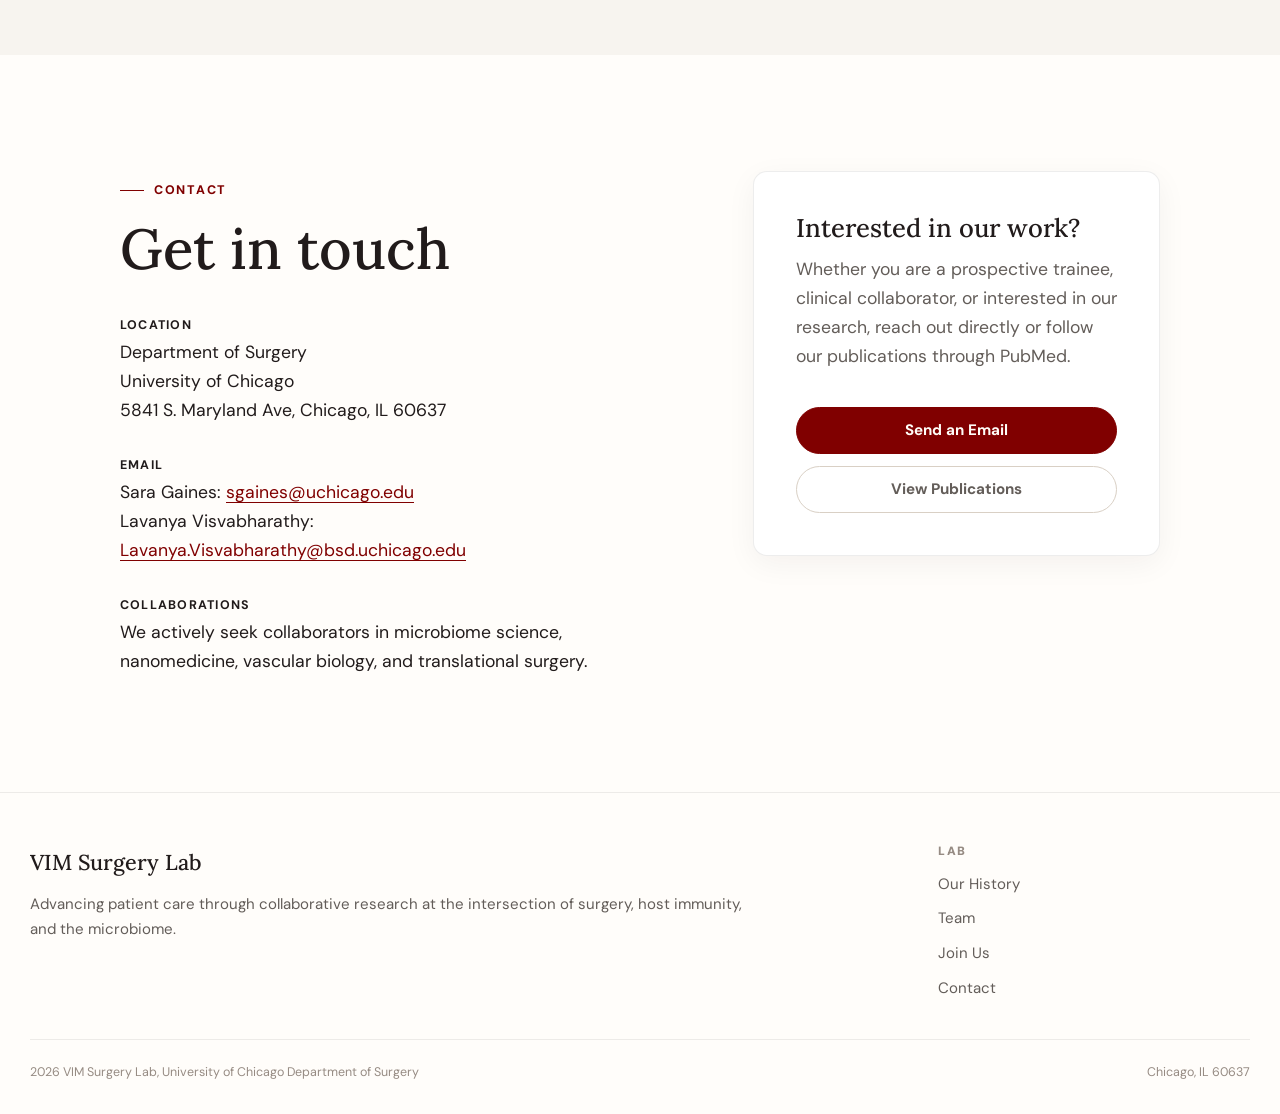
==== commit 9e63f8c6: "add sstp to mimi bio" ====
--- a/index.html
+++ b/index.html
@@ -197,7 +197,7 @@
                 <span class="project-tag">Vascular Science</span>
                 <h3>"Mimi" Sara Gaines, MD</h3>
                 <p>
-                  The Sara Gaines Lab at UChicago studies how the dysbiotic gut microbiome contributes to uremic vascular toxicity and arteriovenous fistula failure in dialysis patients.
+                  The Sara Gaines Lab at UChicago studies how the dysbiotic gut microbiome contributes to uremic vascular toxicity and arteriovenous fistula failure in dialysis patients. Dr. Gaines is also co-director of the <a href="https://surgery.uchicago.edu/research/surgeon-scientist-training-program" target="_blank" rel="noopener noreferrer">Surgeon Scientist Training Program</a> at the University of Chicago.
                 </p>
                 <a class="button secondary card-button" href="/research-gaines">View Research</a>
               </div>
@@ -250,7 +250,7 @@
               <img class="avatar avatar-img" src="Lab Website Materials/Headshots/Mimi-Headshot-2-1.jpeg" alt='"Mimi" Sara Gaines, MD'>
               <h3>"Mimi" Sara Gaines, MD</h3>
               <p class="person-title">Principal Investigator</p>
-              <p>Dr. Gaines studies how the dysbiotic gut microbiome contributes to uremic vascular toxicity and arteriovenous fistula failure in dialysis patients.</p>
+              <p>Dr. Gaines studies how the dysbiotic gut microbiome contributes to uremic vascular toxicity and arteriovenous fistula failure in dialysis patients. She is also co-director of the <a href="https://surgery.uchicago.edu/research/surgeon-scientist-training-program" target="_blank" rel="noopener noreferrer">Surgeon Scientist Training Program</a> at the University of Chicago.</p>
             </article>
             <article class="pi-card reveal">
               <img class="avatar avatar-img" src="Lab Website Materials/Headshots/Sanjiv AI Upscaled.png" alt="Sanjiv Hyoju headshot">
--- a/styles.css
+++ b/styles.css
@@ -1005,6 +1005,127 @@
   object-fit: contain;
 }
 
+.lab-gallery-section {
+  background: var(--bg);
+}
+
+.lab-carousel {
+  max-width: 980px;
+  margin-inline: auto;
+}
+
+.lab-carousel-viewport {
+  position: relative;
+  overflow: hidden;
+  border-radius: 8px;
+  background: var(--surface-offset);
+  box-shadow: var(--shadow);
+}
+
+.lab-carousel-track {
+  display: flex;
+  transition: transform .45s ease;
+}
+
+.lab-carousel-slide {
+  flex: 0 0 100%;
+  margin: 0;
+  aspect-ratio: 4 / 3;
+}
+
+.lab-carousel-slide img {
+  display: block;
+  width: 100%;
+  height: 100%;
+  object-fit: contain;
+  background: var(--surface-offset);
+}
+
+.carousel-button {
+  position: absolute;
+  top: 50%;
+  display: grid;
+  width: 44px;
+  height: 44px;
+  padding: 0;
+  border: 1px solid rgba(255, 255, 255, .38);
+  border-radius: 50%;
+  background: rgba(21, 17, 17, .78);
+  color: #fff;
+  cursor: pointer;
+  place-items: center;
+  transform: translateY(-50%);
+  transition: background .2s ease, transform .2s ease;
+}
+
+.carousel-button:hover {
+  background: var(--primary);
+  transform: translateY(-50%) scale(1.04);
+}
+
+.carousel-button:focus-visible,
+.carousel-dot:focus-visible {
+  outline: 3px solid var(--accent);
+  outline-offset: 3px;
+}
+
+.carousel-button svg {
+  width: 22px;
+  height: 22px;
+  fill: none;
+  stroke: currentColor;
+  stroke-linecap: round;
+  stroke-linejoin: round;
+  stroke-width: 2;
+}
+
+.carousel-button-prev {
+  left: 16px;
+}
+
+.carousel-button-next {
+  right: 16px;
+}
+
+.lab-carousel-footer {
+  display: flex;
+  min-height: 38px;
+  margin-top: 14px;
+  align-items: center;
+  justify-content: center;
+}
+
+.carousel-dots {
+  display: flex;
+  gap: 9px;
+}
+
+.carousel-dot {
+  width: 9px;
+  height: 9px;
+  padding: 0;
+  border: 0;
+  border-radius: 50%;
+  background: var(--line);
+  cursor: pointer;
+  transition: background .2s ease, transform .2s ease;
+}
+
+.carousel-dot.active {
+  background: var(--primary);
+  transform: scale(1.25);
+}
+
+.carousel-status {
+  position: absolute;
+  width: 1px;
+  height: 1px;
+  overflow: hidden;
+  clip: rect(0 0 0 0);
+  clip-path: inset(50%);
+  white-space: nowrap;
+}
+
 .research-motif {
   position: relative;
   width: 100%;
@@ -1063,7 +1184,9 @@
 }
 
 .collab a,
-.contact-list a {
+.contact-list a,
+.pi-research-content p a,
+.pi-card p a {
   color: var(--primary);
   text-decoration-thickness: 1px;
   text-underline-offset: 4px;
@@ -1552,6 +1675,23 @@
     border-radius: var(--radius-md);
   }
 
+  .lab-carousel-viewport {
+    border-radius: var(--radius-md);
+  }
+
+  .carousel-button {
+    width: 38px;
+    height: 38px;
+  }
+
+  .carousel-button-prev {
+    left: 10px;
+  }
+
+  .carousel-button-next {
+    right: 10px;
+  }
+
   .footer-grid {
     grid-template-columns: 1fr;
   }
